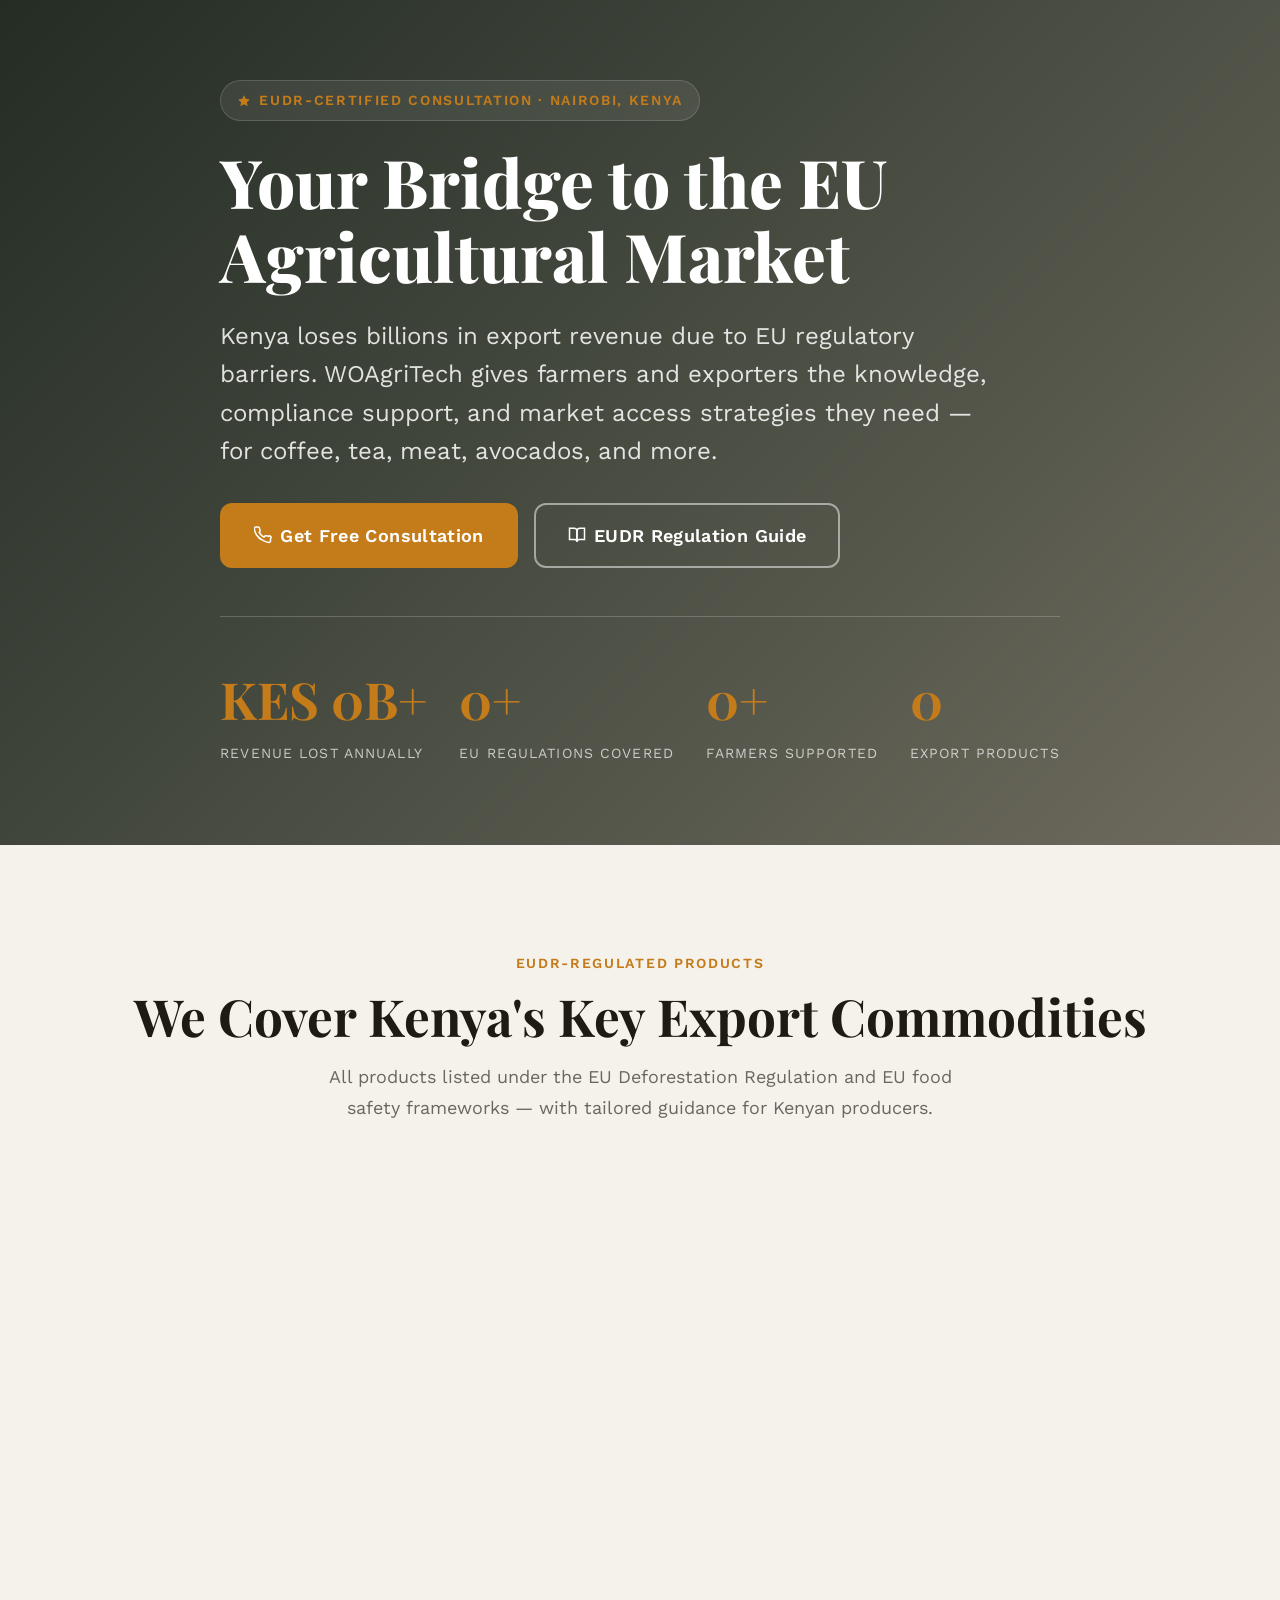
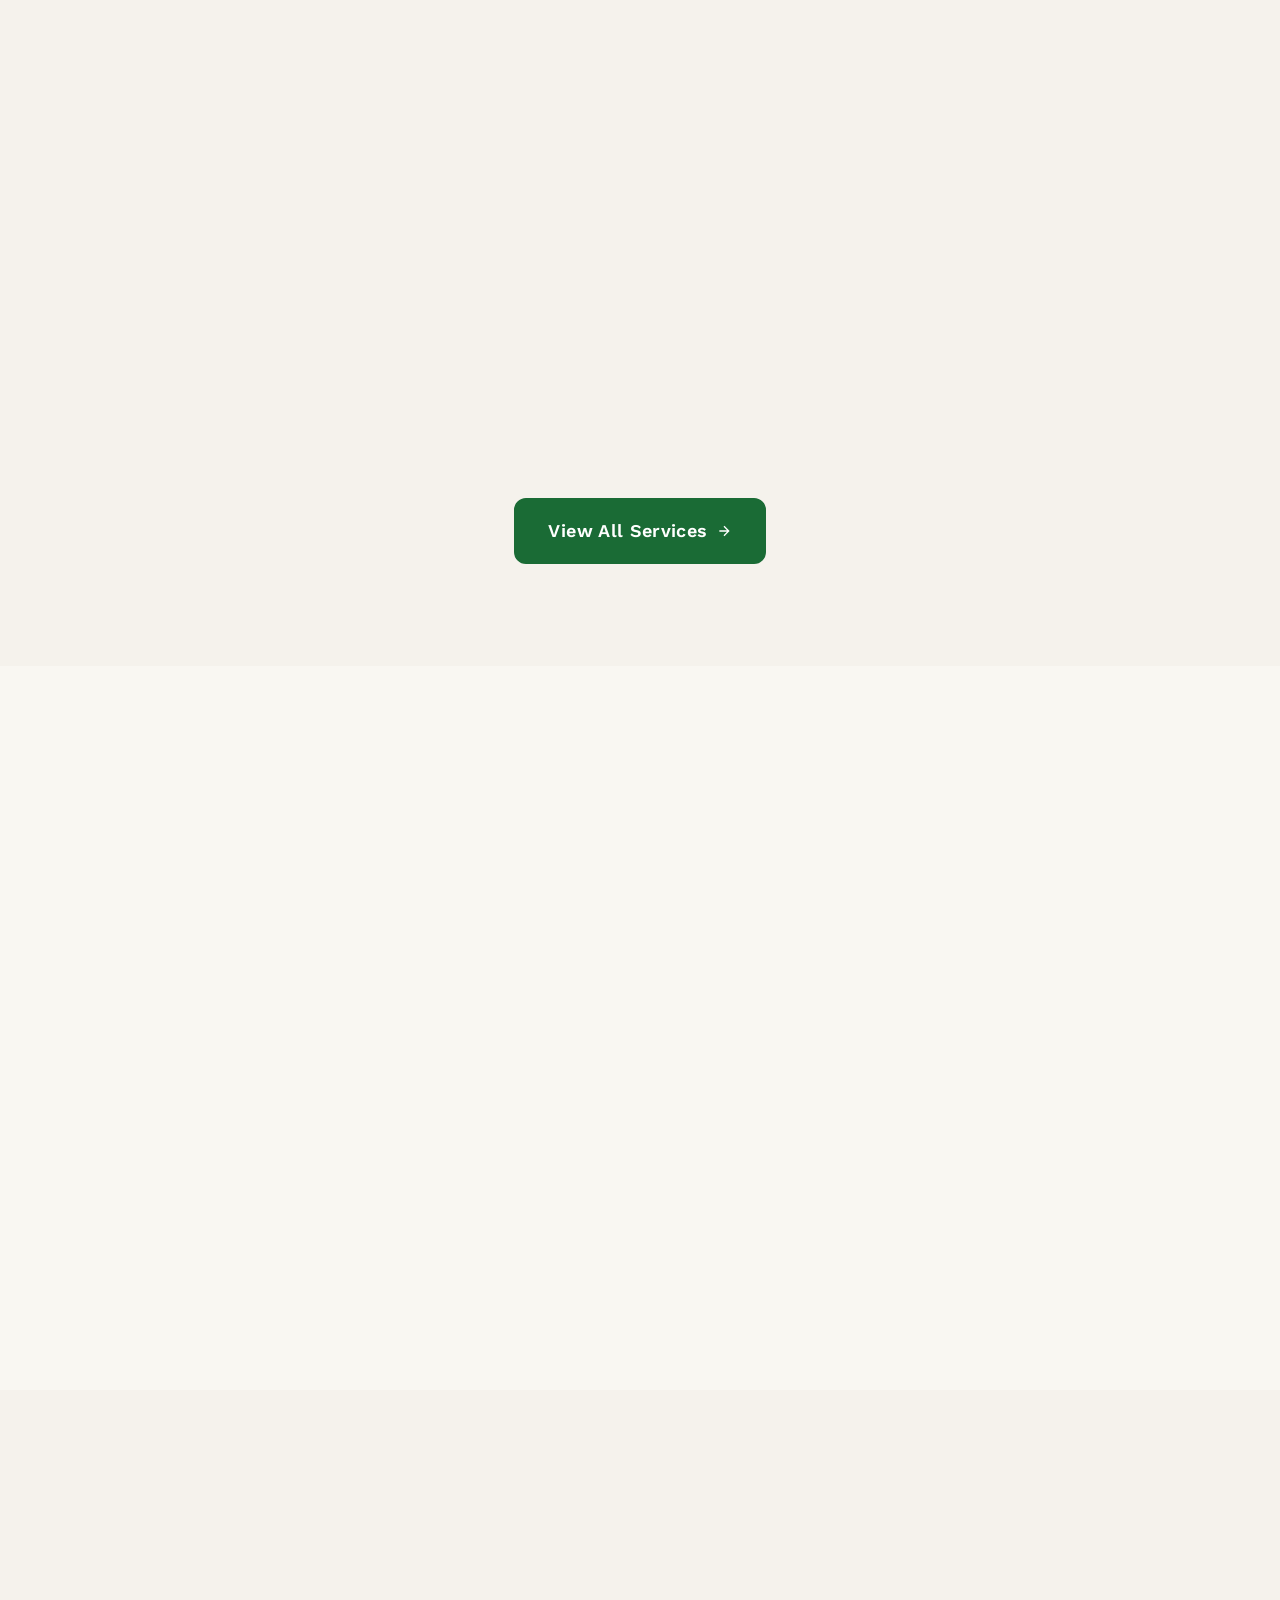
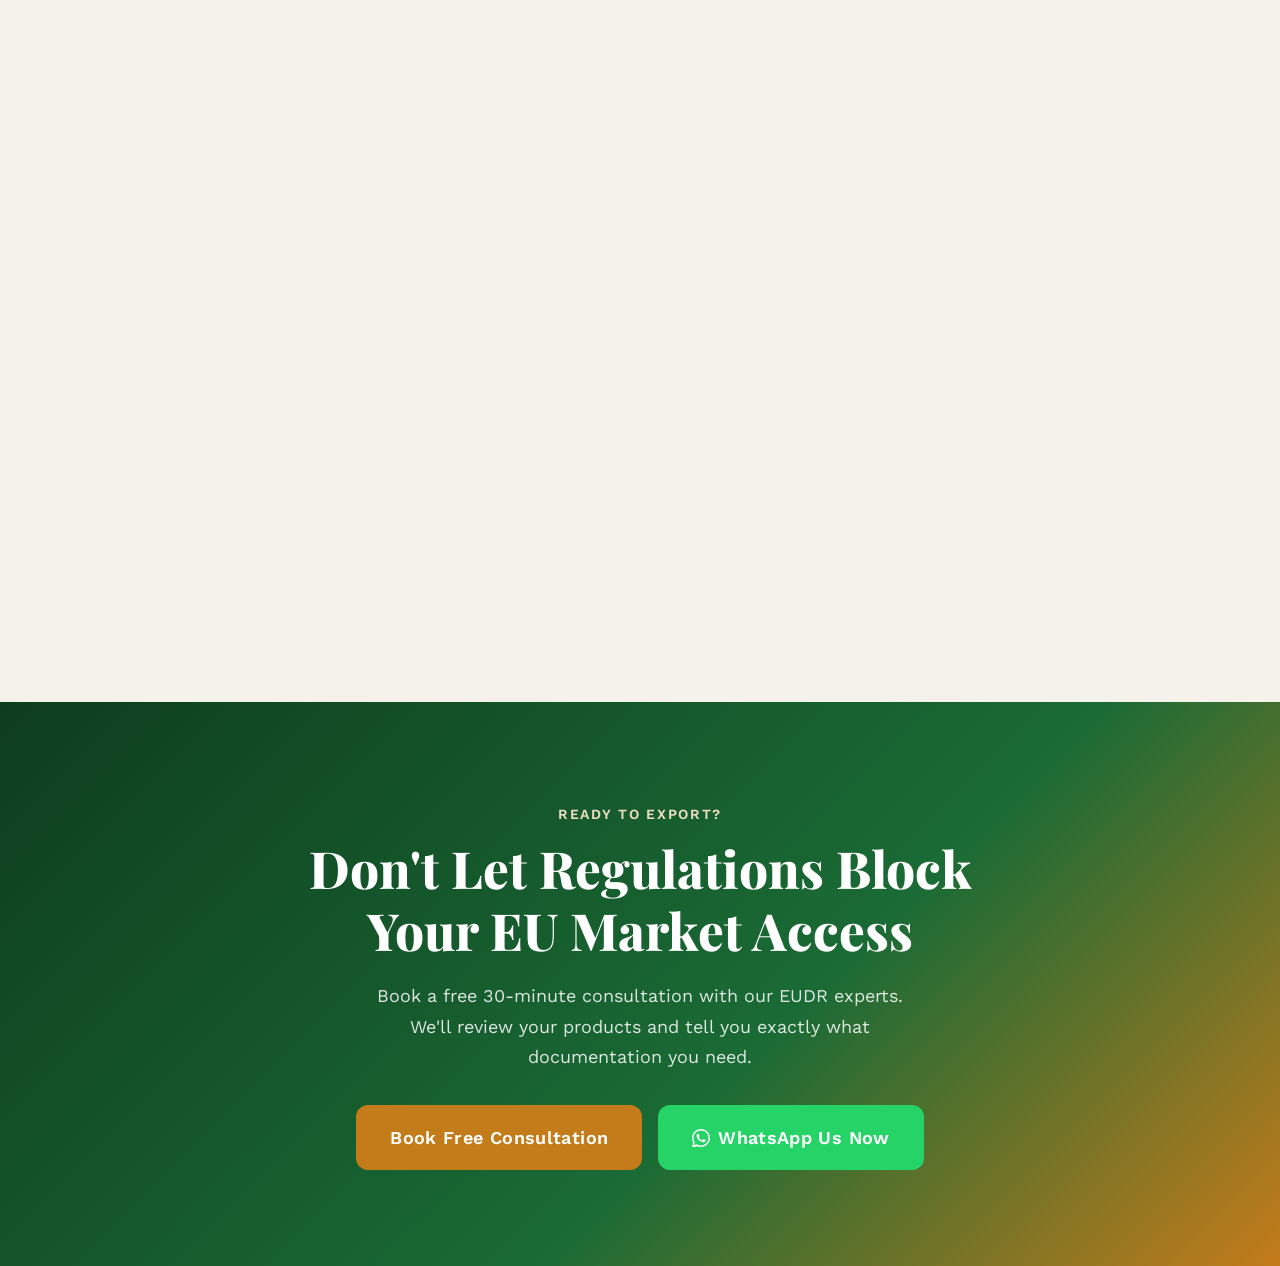
==== index.html @ 18e29d8b "Move index.html to repo root for GitHub Pages" ====
<!DOCTYPE html>
<!--
  ============================================================
  index.html — WOAgriTech Homepage
  ============================================================
  Page Sections:
    1. Hero — full-bleed with stats overlay
    2. Trusted By — partner/institution logos
    3. Why AgriEU — 3-col problem/solution intro
    4. Services Overview — 6-card grid
    5. EUDR Spotlight — split section
    6. Impact Stats Banner
    7. Featured Products — Coffee, Tea, Meat, Avocado
    8. Testimonials — farmer quotes
    9. Latest News
   10. CTA Banner — Get Consultation

  Maintenance:
    - Navigation/footer injected by js/nav.js
    - Styling via css/tokens.css, css/base.css, css/components.css
    - Interactions via js/main.js
  ============================================================
-->
<html lang="en">
<head>
  <meta charset="UTF-8"/>
  <meta name="viewport" content="width=device-width, initial-scale=1.0"/>
  <title>WOAgriTech — Kenya EU Market Access & EUDR Compliance</title>

  <!-- SEO Meta -->
  <meta name="description"
    content="WOAgriTech helps Kenyan farmers and exporters access the EU market by navigating EUDR regulations, food safety standards, and product certification for coffee, tea, meat, and more."/>
  <meta name="keywords"
    content="EUDR compliance Kenya, EU market access farmers, Kenya coffee export EU, deforestation regulation Kenya, agricultural export consultation"/>

  <!-- Open Graph -->
  <meta property="og:title" content="WOAgriTech — Kenya EU Market Access"/>
  <meta property="og:description"
    content="Expert consultation for Kenyan farmers on EU Deforestation Regulation (EUDR), food safety, and market entry."/>
  <meta property="og:type" content="website"/>
  <meta property="og:url" content="https://www.WOAgriTech.co.ke/"/>

  <!-- Favicon (inline SVG favicon) -->
  <link rel="icon" href="data:image/svg+xml,<svg xmlns='http://www.w3.org/2000/svg' viewBox='0 0 40 40'><circle cx='20' cy='20' r='20' fill='%231a6b35'/><path d='M20 8 C12 14 10 22 14 28 C18 34 26 32 28 24 C30 16 24 10 20 8Z' fill='white'/></svg>"/>

  <!-- Preconnect to font servers -->
  <link rel="preconnect" href="https://fonts.googleapis.com"/>
  <link rel="preconnect" href="https://fonts.gstatic.com" crossorigin/>

  <!-- Fonts: Playfair Display (display) + Work Sans (body) -->
  <link href="https://fonts.googleapis.com/css2?family=Playfair+Display:ital,wght@0,600;0,700;0,800;1,600&family=Work+Sans:wght@300;400;500;600;700&display=swap" rel="stylesheet"/>

  <!-- Stylesheets -->
  <link rel="stylesheet" href="css/tokens.css"/>
  <link rel="stylesheet" href="css/base.css"/>
  <link rel="stylesheet" href="css/components.css"/>

  <!-- JSON-LD Structured Data -->
  <script type="application/ld+json">
  {
    "@context": "https://schema.org",
    "@type": "Organization",
    "name": "WOAgriTech",
    "description": "Market consultation for Kenyan farmers exporting to the EU",
    "url": "https://www.WOAgriTech.co.ke",
    "telephone": "+254792818278",
    "address": { "@type": "PostalAddress", "addressLocality": "Nairobi", "addressCountry": "KE" },
    "sameAs": ["https://wa.me/254792818278"]
  }
  </script>

  <!-- nav.js runs first to inject shared navigation -->
  <script src="js/nav.js" defer></script>
  <script src="js/main.js" defer></script>
</head>

<body>
  <!--
    NOTE: The <header>, footer, and WhatsApp widget
    are injected by js/nav.js at runtime.
    All page-specific content is between here and <script data-pplx-inline-edit>
(function () {
  if (window === window.top) return;

  const allowedParentOrigins = ["https://www.perplexity.ai","https://perplexity.ai","https://testing.perplexity.ai","https://staging.perplexity.ai","https://*.preview.i.perplexity.ai","http://localhost:3000","http://127.0.0.1:3000","http://localhost:5173","http://127.0.0.1:5173"];
  const MAX_FONT_BYTES = 500 * 1024;
  const MAX_TOTAL_FONT_BYTES = 2 * 1024 * 1024;
  let scrollForwarding = false;
  let scrollRaf = 0;
  let trustedTopOrigin = null;

  // Allow entries like "https://*.preview.i.perplexity.ai" — the wildcard
  // matches a single DNS label (no dots), so "https://*.foo" cannot stretch
  // across multiple labels.
  function matchesAllowedOrigin(origin) {
    if (!origin) return false;
    for (const entry of allowedParentOrigins) {
      if (!entry.includes("*")) {
        if (entry === origin) return true;
        continue;
      }
      const pattern = new RegExp(
        "^" +
          entry.replace(/[.+?^${}()|[\]\\]/g, "\\$&").replace(/\*/g, "[^.]+") +
          "$",
      );
      if (pattern.test(origin)) return true;
    }
    return false;
  }

  // Trust decision: when the sender is same-origin-visible (event.origin is a
  // real origin like https://www.perplexity.ai) we trust event.origin directly.
  // When event.origin is "null" (opaque broker srcdoc), we fall back to the
  // broker's stamped `parentOrigin` to identify the top window. The fallback
  // is claim-only — we rely on the browser's native `targetOrigin` enforcement
  // on the response path (see postToTrustedTop) to ensure replies can't be
  // delivered to anyone but the actual top window of that claimed origin.
  function getTrustedParentOrigin(event) {
    const forwardedParentOrigin =
      typeof event.data.parentOrigin === "string" ? event.data.parentOrigin : null;
    const parentOrigin = event.origin === "null" ? forwardedParentOrigin : event.origin;
    return matchesAllowedOrigin(parentOrigin) ? parentOrigin : null;
  }

  // All responses go to window.top with targetOrigin = the allowlisted origin.
  // An attacker that iframes us inside their own null-origin broker can claim
  // any parentOrigin they like, but the browser will drop the reply whenever
  // the real top's origin doesn't match — so the screenshot never leaves.
  function postToTrustedTop(message) {
    if (!trustedTopOrigin) return;
    try {
      window.top.postMessage(message, trustedTopOrigin);
    } catch (_error) {}
  }

  function inlineAll(original, clone) {
    if (original.nodeType !== 1 || clone.nodeType !== 1) return;

    try {
      const computedStyle = getComputedStyle(original);
      // cssText on a computed style is the serialized declaration in modern
      // Chromium/Safari — a single read beats enumerating ~400 longhand
      // properties. Firefox returns "" here, so we fall back on empty.
      const serialized = computedStyle.cssText;
      if (serialized) {
        clone.style.cssText = serialized;
      } else {
        const parts = new Array(computedStyle.length);
        for (let index = 0; index < computedStyle.length; index += 1) {
          const property = computedStyle[index];
          parts[index] = `${property}:${computedStyle.getPropertyValue(property)};`;
        }
        clone.style.cssText = parts.join("");
      }
    } catch (_error) {}

    const originalChildren = original.children;
    const clonedChildren = clone.children;
    for (
      let index = 0;
      index < originalChildren.length && index < clonedChildren.length;
      index += 1
    ) {
      inlineAll(originalChildren[index], clonedChildren[index]);
    }
  }

  function extractFontUrl(srcValue) {
    const matches = [
      ...srcValue.matchAll(
        /url\(["']?([^"')]+)["']?\)(?:\s*format\(["']?([^"')]+)["']?\))?/gi,
      ),
    ];
    if (matches.length === 0) return null;
    const woff2 = matches.find((m) => m[2] && m[2].toLowerCase().includes("woff2"));
    if (woff2) return woff2[1];
    const woff = matches.find((m) => m[2] && m[2].toLowerCase().includes("woff"));
    if (woff) return woff[1];
    return matches[0][1];
  }

  // Cache resolved font URL -> data URI across captures. Fonts on a page
  // essentially never change, and a batch run emits multiple captures back to
  // back — without this we'd refetch + re-base64 every time.
  const fontDataUriCache = new Map();
  const SRC_DECLARATION_RE = /src\s*:\s*[^;}]+/i;

  async function fetchAsDataUri(url) {
    if (fontDataUriCache.has(url)) return fontDataUriCache.get(url);
    let dataUri = null;
    try {
      const response = await fetch(url, { mode: "cors", credentials: "omit" });
      if (response.ok) {
        const blob = await response.blob();
        if (blob.size <= MAX_FONT_BYTES) {
          dataUri = await new Promise((resolve) => {
            const reader = new FileReader();
            reader.onloadend = () =>
              resolve(typeof reader.result === "string" ? reader.result : null);
            reader.onerror = () => resolve(null);
            reader.readAsDataURL(blob);
          });
        }
      }
    } catch (_error) {
      dataUri = null;
    }
    fontDataUriCache.set(url, dataUri);
    return dataUri;
  }

  function collectFontFaceRuleTexts() {
    const rules = [];
    for (const sheet of document.styleSheets) {
      let cssRules;
      try {
        cssRules = sheet.cssRules;
      } catch (_error) {
        continue;
      }
      if (!cssRules) continue;
      for (const rule of cssRules) {
        const cssText = rule.cssText || "";
        if (cssText.startsWith("@font-face")) rules.push(cssText);
      }
    }
    return rules;
  }

  async function buildInlinedFontCss() {
    const ruleTexts = collectFontFaceRuleTexts();
    if (ruleTexts.length === 0) return null;

    const resolved = ruleTexts.map((cssText) => {
      if (!SRC_DECLARATION_RE.test(cssText)) return null;
      const srcMatch = cssText.match(/src\s*:\s*([^;}]+)[;}]/i);
      if (!srcMatch) return null;
      const url = extractFontUrl(srcMatch[1]);
      if (!url) return null;
      try {
        return { cssText, url: new URL(url, document.baseURI).href };
      } catch (_error) {
        return null;
      }
    });

    const dataUris = await Promise.all(
      resolved.map((entry) => (entry ? fetchAsDataUri(entry.url) : Promise.resolve(null))),
    );

    const inlined = [];
    let totalBytes = 0;
    for (let index = 0; index < resolved.length; index += 1) {
      const entry = resolved[index];
      const dataUri = dataUris[index];
      if (!entry || !dataUri) continue;
      const approxBytes = dataUri.length * 0.75;
      if (totalBytes + approxBytes > MAX_TOTAL_FONT_BYTES) break;
      totalBytes += approxBytes;
      inlined.push(entry.cssText.replace(SRC_DECLARATION_RE, `src: url("${dataUri}")`));
    }
    return inlined.length > 0 ? inlined.join("\n") : null;
  }

  function stripExternal(clone) {
    const images = clone.querySelectorAll("img");
    for (let index = 0; index < images.length; index += 1) {
      const src = images[index].getAttribute("src");
      if (src && !src.startsWith("data:")) images[index].removeAttribute("src");
    }

    const elements = clone.querySelectorAll("*");
    for (let index = 0; index < elements.length; index += 1) {
      const style = elements[index].style.cssText;
      if (style && style.includes("url(")) {
        elements[index].style.cssText = style.replace(
          /url\(["']?(?!data:)[^)"']*["']?\)/gi,
          "none",
        );
      }
    }
  }

  function emitScroll() {
    scrollRaf = 0;
    if (!scrollForwarding) return;
    postToTrustedTop({
      type: "INLINE_EDIT_SCROLL",
      scrollX: window.scrollX,
      scrollY: window.scrollY,
    });
  }

  window.addEventListener(
    "scroll",
    function () {
      if (!scrollForwarding || scrollRaf) return;
      scrollRaf = requestAnimationFrame(emitScroll);
    },
    { passive: true, capture: true },
  );

  async function handleCaptureRequest(event) {
    const requestId = event.data.requestId;
    const scrollX = window.scrollX;
    const scrollY = window.scrollY;
    const width = window.innerWidth;
    const height = window.innerHeight;

    function postResult(dataUrl) {
      postToTrustedTop({
        type: "INLINE_EDIT_SCREENSHOT_RESULT",
        requestId,
        dataUrl,
        scrollX,
        scrollY,
      });
    }

    try {
      // Wait for any pending web fonts to resolve so both inline metrics and
      // the @font-face inlining below see the same loaded faces.
      if (document.fonts && document.fonts.ready) {
        try {
          await document.fonts.ready;
        } catch (_error) {}
      }

      const clone = document.documentElement.cloneNode(true);
      inlineAll(document.documentElement, clone);

      const removedNodes = clone.querySelectorAll("script,link[rel=\"stylesheet\"],style");
      for (let index = 0; index < removedNodes.length; index += 1) {
        removedNodes[index].remove();
      }

      stripExternal(clone);

      // Re-embed web fonts as data-URI @font-face rules so the SVG rasterizer
      // can resolve them — external font URLs aren't fetched during
      // foreignObject rendering, which would otherwise force a fallback face
      // and change text metrics.
      const inlinedFontCss = await buildInlinedFontCss();
      if (inlinedFontCss) {
        const styleEl = document.createElement("style");
        styleEl.textContent = inlinedFontCss;
        const head = clone.querySelector("head");
        if (head) head.appendChild(styleEl);
        else clone.insertBefore(styleEl, clone.firstChild);
      }

      const html = new XMLSerializer().serializeToString(clone);
      const svg =
        `<svg xmlns="http://www.w3.org/2000/svg" width="${width}" height="${height}">` +
        '<foreignObject width="100%" height="100%">' +
        `<div xmlns="http://www.w3.org/1999/xhtml" style="width:${width}px;height:${height}px;overflow:hidden">` +
        `<div style="position:relative;left:-${scrollX}px;top:-${scrollY}px">` +
        html +
        "</div></div></foreignObject></svg>";
      const svgUrl = `data:image/svg+xml;charset=utf-8,${encodeURIComponent(svg)}`;
      const image = new Image();
      image.onload = function () {
        const canvas = document.createElement("canvas");
        canvas.width = width;
        canvas.height = height;
        canvas.getContext("2d").drawImage(image, 0, 0);
        postResult(canvas.toDataURL("image/png"));
      };
      image.onerror = function () {
        postResult(null);
      };
      image.src = svgUrl;
    } catch (_error) {
      postResult(null);
    }
  }

  window.addEventListener("message", function (event) {
    if (!event.data) return;
    // Only accept messages from the direct parent frame. Blocks sibling /
    // unrelated-window postMessage senders that could otherwise reach us.
    if (event.source !== window.parent) return;

    const trustedParentOrigin = getTrustedParentOrigin(event);
    if (!trustedParentOrigin) return;
    trustedTopOrigin = trustedParentOrigin;

    if (event.data.type === "INLINE_EDIT_SCROLL_START") {
      scrollForwarding = true;
      emitScroll();
      return;
    }

    if (event.data.type === "INLINE_EDIT_SCROLL_STOP") {
      scrollForwarding = false;
      if (scrollRaf) cancelAnimationFrame(scrollRaf);
      scrollRaf = 0;
      return;
    }

    if (event.data.type !== "INLINE_EDIT_CAPTURE_REQUEST") return;

    handleCaptureRequest(event);
  });
})();


</script></body>.
  -->

  <main id="main-content">

    <!-- ════════════════════════════════════════════════════
         SECTION 1: HERO
         Full-bleed with gradient overlay, headline, CTA and stats.
    ════════════════════════════════════════════════════════ -->
    <section class="hero" aria-label="Hero banner">
      <!-- Hero background: real Kenya coffee farm photograph -->
      <div class="hero-bg" style="
        position:absolute; inset:0; z-index:0;
        background-image: url('https://www.sustainableharvest.com/hubfs/_D9A5121-1.jpg');
        background-size: cover;
        background-position: center 40%;
        background-repeat: no-repeat;">
      </div>
      <div class="hero-overlay"></div>

      <!-- Hero Content -->
      <div class="hero-content container">
        <div class="hero-eyebrow">
          <svg width="14" height="14" viewBox="0 0 24 24" fill="currentColor">
            <path d="M12 2L15.09 8.26L22 9.27L17 14.14L18.18 21.02L12 17.77L5.82 21.02L7 14.14L2 9.27L8.91 8.26L12 2Z"/>
          </svg>
          EUDR-Certified Consultation · Nairobi, Kenya
        </div>

        <h1 class="hero-title">
          Your Bridge to the EU Agricultural Market
        </h1>

        <p class="hero-subtitle">
          Kenya loses billions in export revenue due to EU regulatory barriers. WOAgriTech gives farmers and exporters the knowledge, compliance support, and market access strategies they need — for coffee, tea, meat, avocados, and more.
        </p>

        <div class="hero-actions">
          <a href="pages/contact.html" class="btn btn-secondary btn-lg">
            <svg width="18" height="18" viewBox="0 0 24 24" fill="none" stroke="currentColor" stroke-width="2"><path d="M22 16.92v3a2 2 0 01-2.18 2 19.79 19.79 0 01-8.63-3.07A19.5 19.5 0 013.46 12 19.79 19.79 0 01.36 3.43 2 2 0 012.33 1.27h3a2 2 0 012 1.72 12.84 12.84 0 00.7 2.81 2 2 0 01-.45 2.11L6.91 8.4a16 16 0 006.29 6.29l1.2-1.2a2 2 0 012.11-.45 12.84 12.84 0 002.81.7A2 2 0 0122 16.92z"/></svg>
            Get Free Consultation
          </a>
          <a href="pages/library.html" class="btn btn-outline btn-lg"
             style="color:#fff;border-color:rgba(255,255,255,0.5)">
            <svg width="18" height="18" viewBox="0 0 24 24" fill="none" stroke="currentColor" stroke-width="2"><path d="M2 3h6a4 4 0 014 4v14a3 3 0 00-3-3H2z"/><path d="M22 3h-6a4 4 0 00-4 4v14a3 3 0 013-3h7z"/></svg>
            EUDR Regulation Guide
          </a>
        </div>

        <!-- Impact Stats -->
        <div class="hero-stats">
          <div>
            <div class="hero-stat-value">KES <span data-count="4000" data-suffix="B+">0B+</span></div>
            <div class="hero-stat-label">Revenue Lost Annually</div>
          </div>
          <div>
            <div class="hero-stat-value"><span data-count="47" data-suffix="+">0+</span></div>
            <div class="hero-stat-label">EU Regulations Covered</div>
          </div>
          <div>
            <div class="hero-stat-value"><span data-count="500" data-suffix="+">0+</span></div>
            <div class="hero-stat-label">Farmers Supported</div>
          </div>
          <div>
            <div class="hero-stat-value"><span data-count="8">0</span></div>
            <div class="hero-stat-label">Export Products</div>
          </div>
        </div>
      </div>
    </section>


    <!-- ════════════════════════════════════════════════════
         SECTION 2: PRODUCTS WE COVER
    ════════════════════════════════════════════════════════ -->
    <section class="section" aria-label="Products covered">
      <div class="container">
        <div class="section-header">
          <span class="section-overline">EUDR-Regulated Products</span>
          <h2 class="section-title">We Cover Kenya's Key Export Commodities</h2>
          <p class="section-subtitle">
            All products listed under the EU Deforestation Regulation and EU food safety frameworks — with tailored guidance for Kenyan producers.
          </p>
        </div>

        <!-- Product tiles grid — each card has a real photograph thumbnail -->
        <div class="grid-4 reveal-group">
          <!-- Coffee -->
          <div class="feature-card reveal" role="article">
            <!-- Card photo: Kenya coffee harvest -->
            <div class="feature-card-img" style="height:160px;overflow:hidden;border-radius:8px;margin-bottom:var(--space-4)">
              <img src="https://www.solaicoffee.com/web/image/12633-98e7b98e/Woman%20Picking%20Coffee.jpeg"
                   alt="Woman picking coffee in Kenya"
                   loading="lazy"
                   style="width:100%;height:100%;object-fit:cover;">
            </div>
            <div class="feature-icon" style="background:linear-gradient(135deg,#4e2800,#8b4513);color:#fff">
              <svg viewBox="0 0 24 24" fill="none" stroke="currentColor" stroke-width="1.5">
                <path d="M17 8h1a4 4 0 010 8h-1M3 8h14v9a4 4 0 01-4 4H7a4 4 0 01-4-4V8zM6 1v3M10 1v3M14 1v3"/>
              </svg>
            </div>
            <span class="badge badge-eu" style="margin-bottom:var(--space-3)">EUDR Listed</span>
            <h3 class="feature-title">Coffee</h3>
            <p class="feature-desc">
              Kenya Arabica and Robusta face strict deforestation-free sourcing requirements. We help producers obtain geo-location data, due diligence statements, and supply chain traceability documentation.
            </p>
            <a href="pages/library.html#coffee" class="btn btn-ghost" style="padding-left:0;margin-top:var(--space-3)">
              View requirements →
            </a>
          </div>

          <!-- Tea -->
          <div class="feature-card reveal" role="article">
            <!-- Card photo: African tea plantation -->
            <div class="feature-card-img" style="height:160px;overflow:hidden;border-radius:8px;margin-bottom:var(--space-4)">
              <img src="https://www.ahmadtea.com/wp-content/uploads/2020/07/Tea-plantation-Tanzania.jpg"
                   alt="Tea plantation in East Africa"
                   loading="lazy"
                   style="width:100%;height:100%;object-fit:cover;">
            </div>
            <div class="feature-icon" style="background:linear-gradient(135deg,#1a6b35,#4caf50);color:#fff">
              <svg viewBox="0 0 24 24" fill="none" stroke="currentColor" stroke-width="1.5">
                <path d="M17 8h1a4 4 0 010 8h-1M3 8h14v9a4 4 0 01-4 4H7a4 4 0 01-4-4V8z"/>
                <path d="M12 3C10 5 8 7 9 10c1 3 4 2 5 5"/>
              </svg>
            </div>
            <span class="badge badge-green" style="margin-bottom:var(--space-3)">EUDR Listed</span>
            <h3 class="feature-title">Tea</h3>
            <p class="feature-desc">
              The Kenyan tea sector — the world's largest black tea exporter — must now comply with deforestation-free evidence for EU buyers. We navigate Kenya Tea Development Agency requirements.
            </p>
            <a href="pages/library.html#tea" class="btn btn-ghost" style="padding-left:0;margin-top:var(--space-3)">
              View requirements →
            </a>
          </div>

          <!-- Meat -->
          <div class="feature-card reveal" role="article">
            <!-- Card photo: Kenya livestock farming -->
            <div class="feature-card-img" style="height:160px;overflow:hidden;border-radius:8px;margin-bottom:var(--space-4)">
              <img src="https://borgenproject.org/wp-content/uploads/sustainable_agriculture_in_Kenya-530x352.jpg"
                   alt="Sustainable agriculture in Kenya"
                   loading="lazy"
                   style="width:100%;height:100%;object-fit:cover;">
            </div>
            <div class="feature-icon" style="background:linear-gradient(135deg,#8b1a1a,#d32f2f);color:#fff">
              <svg viewBox="0 0 24 24" fill="none" stroke="currentColor" stroke-width="1.5">
                <circle cx="12" cy="12" r="10"/>
                <path d="M8 12s1-4 4-4 4 4 4 4-1 4-4 4-4-4-4-4z"/>
              </svg>
            </div>
            <span class="badge badge-red" style="margin-bottom:var(--space-3)">Strictly Regulated</span>
            <h3 class="feature-title">Meat &amp; Livestock</h3>
            <p class="feature-desc">
              Beef and other livestock products face both EUDR cattle grazing land requirements and EU veterinary health standards. We prepare export health certificates and audit farm documentation.
            </p>
            <a href="pages/library.html#meat" class="btn btn-ghost" style="padding-left:0;margin-top:var(--space-3)">
              View requirements →
            </a>
          </div>

          <!-- Avocado -->
          <div class="feature-card reveal" role="article">
            <!-- Card photo: Kenya avocado export farm -->
            <div class="feature-card-img" style="height:160px;overflow:hidden;border-radius:8px;margin-bottom:var(--space-4)">
              <img src="https://eu-images.contentstack.com/v3/assets/blt17bf506a5fa8d55b/blt0cf4f67b70203b4e/69f3eea34f86c99d6dc8f006/eosta-organic-raingrown-avocados-press-release-feature.png?width=800&auto=webp&quality=80"
                   alt="Organic avocados from Kenya"
                   loading="lazy"
                   style="width:100%;height:100%;object-fit:cover;">
            </div>
            <div class="feature-icon" style="background:linear-gradient(135deg,#1b4a1b,#388e3c);color:#fff">
              <svg viewBox="0 0 24 24" fill="none" stroke="currentColor" stroke-width="1.5">
                <ellipse cx="12" cy="13" rx="6" ry="8"/>
                <circle cx="12" cy="14" r="2.5" fill="none"/>
                <path d="M12 5 Q14 2 16 3"/>
              </svg>
            </div>
            <span class="badge badge-eu" style="margin-bottom:var(--space-3)">EUDR Listed</span>
            <h3 class="feature-title">Avocado</h3>
            <p class="feature-desc">
              Kenya is Africa's leading avocado exporter. EUDR requires proof that avocado farming does not drive deforestation. We map farms, gather satellite evidence, and prepare compliance reports.
            </p>
            <a href="pages/library.html#avocado" class="btn btn-ghost" style="padding-left:0;margin-top:var(--space-3)">
              View requirements →
            </a>
          </div>

          <!-- Soya / Palm -->
          <div class="feature-card reveal" role="article">
            <!-- Card photo: herb/spice farming for export Kenya -->
            <div class="feature-card-img" style="height:160px;overflow:hidden;border-radius:8px;margin-bottom:var(--space-4)">
              <img src="https://www.hortidaily.com/remote/https/agfstorage.blob.core.windows.net/misc/HD_com/2022/05/03/kenya2.jpg?preset=ContentFullSmall"
                   alt="Kenya herb farming for EU export"
                   loading="lazy"
                   style="width:100%;height:100%;object-fit:cover;">
            </div>
            <div class="feature-icon" style="background:linear-gradient(135deg,#c47b1a,#ff9800);color:#fff">
              <svg viewBox="0 0 24 24" fill="none" stroke="currentColor" stroke-width="1.5">
                <path d="M12 22V12M12 12C12 12 6 10 4 4c4 2 8 8 8 8zM12 12C12 12 18 10 20 4c-4 2-8 8-8 8z"/>
              </svg>
            </div>
            <span class="badge badge-amber" style="margin-bottom:var(--space-3)">EUDR Listed</span>
            <h3 class="feature-title">Soya &amp; Palm Oil</h3>
            <p class="feature-desc">
              Soy and palm products require full supply chain due diligence under EUDR Article 3. We help Kenyan processors and traders build their compliance documentation.
            </p>
            <a href="pages/library.html#soya" class="btn btn-ghost" style="padding-left:0;margin-top:var(--space-3)">
              View requirements →
            </a>
          </div>

          <!-- Cocoa -->
          <div class="feature-card reveal" role="article">
            <!-- Card photo: coffee farm (similar crop type) -->
            <div class="feature-card-img" style="height:160px;overflow:hidden;border-radius:8px;margin-bottom:var(--space-4)">
              <img src="https://assets-eu-01.kc-usercontent.com/4192440f-b944-0135-c768-e05d36ed3e93/5781e249-b267-4418-8d9d-8c6c4568de4e/KENYACOF18.jpg?w=800&h=600&fit=clip"
                   alt="Kenya agricultural produce for export"
                   loading="lazy"
                   style="width:100%;height:100%;object-fit:cover;">
            </div>
            <div class="feature-icon" style="background:linear-gradient(135deg,#3e1a00,#6d4c41);color:#fff">
              <svg viewBox="0 0 24 24" fill="none" stroke="currentColor" stroke-width="1.5">
                <rect x="3" y="3" width="18" height="18" rx="4"/>
                <path d="M3 9h18M3 15h18M9 3v18M15 3v18"/>
              </svg>
            </div>
            <span class="badge badge-eu" style="margin-bottom:var(--space-3)">EUDR Listed</span>
            <h3 class="feature-title">Cocoa</h3>
            <p class="feature-desc">
              Emerging Kenyan cocoa producers need early EUDR readiness. We provide farm mapping, certification guidance, and connections to EU buyers requiring compliant cocoa.
            </p>
            <a href="pages/library.html#cocoa" class="btn btn-ghost" style="padding-left:0;margin-top:var(--space-3)">
              View requirements →
            </a>
          </div>

          <!-- Wood & Timber -->
          <div class="feature-card reveal" role="article">
            <!-- Card photo: Kenyan agriculture export context -->
            <div class="feature-card-img" style="height:160px;overflow:hidden;border-radius:8px;margin-bottom:var(--space-4)">
              <img src="https://cdn.britannica.com/11/11-050-2F6A4D7A/workers-racks-coffee-Kenya-Nyeri.jpg"
                   alt="Workers processing coffee in Nyeri, Kenya"
                   loading="lazy"
                   style="width:100%;height:100%;object-fit:cover;">
            </div>
            <div class="feature-icon" style="background:linear-gradient(135deg,#3e2723,#795548);color:#fff">
              <svg viewBox="0 0 24 24" fill="none" stroke="currentColor" stroke-width="1.5">
                <path d="M12 22V2M12 2L4 10M12 2L20 10M8 22h8"/>
              </svg>
            </div>
            <span class="badge badge-eu" style="margin-bottom:var(--space-3)">EUDR Listed</span>
            <h3 class="feature-title">Wood &amp; Timber</h3>
            <p class="feature-desc">
              Kenyan timber exports to the EU require EUDR due diligence reports demonstrating legal and deforestation-free sourcing. We support forest concession documentation.
            </p>
            <a href="pages/library.html#wood" class="btn btn-ghost" style="padding-left:0;margin-top:var(--space-3)">
              View requirements →
            </a>
          </div>

          <!-- Horticulture -->
          <div class="feature-card reveal" role="article">
            <!-- Card photo: Kenya horticulture for export -->
            <div class="feature-card-img" style="height:160px;overflow:hidden;border-radius:8px;margin-bottom:var(--space-4)">
              <img src="https://www.hortidaily.com/remote/https/agfstorage.blob.core.windows.net/misc/HD_com/2022/05/03/kenya4.jpg?preset=ContentFullSmall"
                   alt="Horticulture crops for export in Kenya"
                   loading="lazy"
                   style="width:100%;height:100%;object-fit:cover;">
            </div>
            <div class="feature-icon" style="background:linear-gradient(135deg,#1a5c40,#26a69a);color:#fff">
              <svg viewBox="0 0 24 24" fill="none" stroke="currentColor" stroke-width="1.5">
                <path d="M12 22s-8-4.5-8-11.8A8 8 0 0112 2a8 8 0 018 8.2c0 7.3-8 11.8-8 11.8z"/>
              </svg>
            </div>
            <span class="badge badge-green" style="margin-bottom:var(--space-3)">Food Safety</span>
            <h3 class="feature-title">Horticulture &amp; Flowers</h3>
            <p class="feature-desc">
              Cut flowers, vegetables, and fresh produce face EU Maximum Residue Levels (MRL) and phytosanitary standards. We perform pre-export compliance checks and pesticide audits.
            </p>
            <a href="pages/library.html#horticulture" class="btn btn-ghost" style="padding-left:0;margin-top:var(--space-3)">
              View requirements →
            </a>
          </div>
        </div>
      </div>
    </section>


    <!-- ════════════════════════════════════════════════════
         SECTION 3: EUDR SPOTLIGHT — SPLIT SECTION
    ════════════════════════════════════════════════════════ -->
    <section class="section section--alt" aria-label="About EUDR">
      <div class="container">
        <div class="split-section">
          <!-- Text side -->
          <div class="reveal">
            <span class="section-overline">EU Deforestation Regulation</span>
            <h2 style="font-size:var(--text-xl);font-weight:800;margin-bottom:var(--space-5);line-height:1.15">
              What is EUDR and Why Does It Affect Kenyan Exporters?
            </h2>
            <p style="color:var(--color-text-muted);line-height:1.75;margin-bottom:var(--space-4)">
              The EU Deforestation Regulation (EU 2023/1115) — effective since June 2023 — requires that all products placed on the EU market are produced on land that has <strong>not been subject to deforestation or forest degradation</strong> after December 31, 2020.
            </p>
            <p style="color:var(--color-text-muted);line-height:1.75;margin-bottom:var(--space-6)">
              This affects 7 key commodity groups: cattle, cocoa, coffee, palm oil, soya, wood, and rubber — plus derived products. Kenyan exporters who fail to meet these requirements risk <strong>shipment rejection, financial penalties, and permanent market bans</strong> from the EU.
            </p>

            <!-- Key requirements list -->
            <ul style="list-style:none;display:flex;flex-direction:column;gap:var(--space-3);margin-bottom:var(--space-6)">
              <li style="display:flex;gap:var(--space-3);align-items:flex-start">
                <span style="color:var(--color-primary);flex-shrink:0;margin-top:2px">
                  <svg width="18" height="18" viewBox="0 0 24 24" fill="none" stroke="currentColor" stroke-width="2.5"><polyline points="20 6 9 17 4 12"/></svg>
                </span>
                <span style="font-size:var(--text-sm);color:var(--color-text-muted)">
                  <strong style="color:var(--color-text)">Geo-location data</strong> — exact GPS coordinates of the land where products were grown
                </span>
              </li>
              <li style="display:flex;gap:var(--space-3);align-items:flex-start">
                <span style="color:var(--color-primary);flex-shrink:0;margin-top:2px">
                  <svg width="18" height="18" viewBox="0 0 24 24" fill="none" stroke="currentColor" stroke-width="2.5"><polyline points="20 6 9 17 4 12"/></svg>
                </span>
                <span style="font-size:var(--text-sm);color:var(--color-text-muted)">
                  <strong style="color:var(--color-text)">Due diligence statement</strong> — submitted through the EU TRACES NT portal
                </span>
              </li>
              <li style="display:flex;gap:var(--space-3);align-items:flex-start">
                <span style="color:var(--color-primary);flex-shrink:0;margin-top:2px">
                  <svg width="18" height="18" viewBox="0 0 24 24" fill="none" stroke="currentColor" stroke-width="2.5"><polyline points="20 6 9 17 4 12"/></svg>
                </span>
                <span style="font-size:var(--text-sm);color:var(--color-text-muted)">
                  <strong style="color:var(--color-text)">Supply chain traceability</strong> — from farm to final product
                </span>
              </li>
              <li style="display:flex;gap:var(--space-3);align-items:flex-start">
                <span style="color:var(--color-primary);flex-shrink:0;margin-top:2px">
                  <svg width="18" height="18" viewBox="0 0 24 24" fill="none" stroke="currentColor" stroke-width="2.5"><polyline points="20 6 9 17 4 12"/></svg>
                </span>
                <span style="font-size:var(--text-sm);color:var(--color-text-muted)">
                  <strong style="color:var(--color-text)">Risk assessment</strong> — mitigation measures if risk of non-compliance is detected
                </span>
              </li>
            </ul>

            <a href="pages/library.html" class="btn btn-primary">
              Read Full EUDR Guide
              <svg width="16" height="16" viewBox="0 0 24 24" fill="none" stroke="currentColor" stroke-width="2"><path d="M5 12h14M12 5l7 7-7 7"/></svg>
            </a>
          </div>

          <!-- Visual side — EU Flag + Kenya Flag info card -->
          <div class="reveal" style="display:flex;flex-direction:column;gap:var(--space-4)">
            <!-- Alert box -->
            <div style="background:var(--color-eu-blue-highlight);border:2px solid var(--color-eu-blue);border-radius:var(--radius-xl);padding:var(--space-6)">
              <div style="display:flex;align-items:center;gap:var(--space-3);margin-bottom:var(--space-4)">
                <span style="font-size:1.8rem">🇪🇺</span>
                <div>
                  <p style="font-weight:700;font-size:var(--text-sm);color:var(--color-eu-blue)">EU Regulation 2023/1115</p>
                  <p style="font-size:var(--text-xs);color:var(--color-text-muted)">EU Deforestation Regulation (EUDR)</p>
                </div>
              </div>
              <p style="font-size:var(--text-sm);color:var(--color-text-muted);line-height:1.6;margin-bottom:var(--space-3)">
                Entered into force: <strong style="color:var(--color-text)">29 June 2023</strong><br/>
                Compliance deadline for large operators: <strong style="color:var(--color-text)">30 December 2024</strong><br/>
                For small operators: <strong style="color:var(--color-text)">30 June 2025</strong>
              </p>
              <div style="background:var(--color-error-highlight);border-radius:var(--radius-md);padding:var(--space-3) var(--space-4)">
                <p style="font-size:var(--text-xs);color:var(--color-error);font-weight:600">
                  ⚠ Non-compliance penalties: up to 4% of EU annual turnover + product seizure
                </p>
              </div>
            </div>

            <!-- Kenya impact card -->
            <div style="background:var(--color-surface);border:1px solid var(--color-border);border-radius:var(--radius-xl);padding:var(--space-6)">
              <div style="display:flex;align-items:center;gap:var(--space-3);margin-bottom:var(--space-4)">
                <span style="font-size:1.8rem">🇰🇪</span>
                <div>
                  <p style="font-weight:700;font-size:var(--text-sm)">Kenya's EU Export Exposure</p>
                  <p style="font-size:var(--text-xs);color:var(--color-text-muted)">At-risk product categories</p>
                </div>
              </div>
              <div style="display:grid;grid-template-columns:1fr 1fr;gap:var(--space-3)">
                <div style="background:var(--color-surface-offset);border-radius:var(--radius-md);padding:var(--space-3);text-align:center">
                  <p style="font-family:var(--font-display);font-size:var(--text-lg);font-weight:700;color:var(--color-primary)">42%</p>
                  <p style="font-size:var(--text-xs);color:var(--color-text-muted)">of tea exports to EU</p>
                </div>
                <div style="background:var(--color-surface-offset);border-radius:var(--radius-md);padding:var(--space-3);text-align:center">
                  <p style="font-family:var(--font-display);font-size:var(--text-lg);font-weight:700;color:var(--color-accent)">67%</p>
                  <p style="font-size:var(--text-xs);color:var(--color-text-muted)">of coffee exports to EU</p>
                </div>
                <div style="background:var(--color-surface-offset);border-radius:var(--radius-md);padding:var(--space-3);text-align:center">
                  <p style="font-family:var(--font-display);font-size:var(--text-lg);font-weight:700;color:var(--color-error)">89%</p>
                  <p style="font-size:var(--text-xs);color:var(--color-text-muted)">of avocados to EU</p>
                </div>
                <div style="background:var(--color-surface-offset);border-radius:var(--radius-md);padding:var(--space-3);text-align:center">
                  <p style="font-family:var(--font-display);font-size:var(--text-lg);font-weight:700;color:var(--color-warning)">31%</p>
                  <p style="font-size:var(--text-xs);color:var(--color-text-muted)">of flowers to EU</p>
                </div>
              </div>
            </div>
          </div>
        </div>
      </div>
    </section>


    <!-- ════════════════════════════════════════════════════
         SECTION 4: IMPACT STATS BANNER
    ════════════════════════════════════════════════════════ -->
    <div class="stats-banner" aria-label="Impact statistics">
      <div class="stats-grid">
        <div class="reveal">
          <span class="stat-number" data-count="500" data-suffix="+">0+</span>
          <span class="stat-label">Farmers Served</span>
        </div>
        <div class="reveal">
          <span class="stat-number" data-count="47" data-suffix="">0</span>
          <span class="stat-label">EU Regulations Tracked</span>
        </div>
        <div class="reveal">
          <span class="stat-number" data-count="12">0</span>
          <span class="stat-label">EU Member Markets</span>
        </div>
        <div class="reveal">
          <span class="stat-number" data-count="98" data-suffix="%">0%</span>
          <span class="stat-label">Client Compliance Rate</span>
        </div>
        <div class="reveal">
          <span class="stat-number" data-count="8">0</span>
          <span class="stat-label">Product Categories</span>
        </div>
      </div>
    </div>


    <!-- ════════════════════════════════════════════════════
         SECTION 5: SERVICES OVERVIEW
    ════════════════════════════════════════════════════════ -->
    <section class="section" aria-label="Our services">
      <div class="container">
        <div class="section-header reveal">
          <span class="section-overline">What We Do</span>
          <h2 class="section-title">Comprehensive EU Market Consultation</h2>
          <p class="section-subtitle">
            From EUDR compliance to food safety certifications — we provide end-to-end support for Kenyan agricultural exporters.
          </p>
        </div>

        <div class="grid-3 reveal-group">
          <div class="feature-card reveal">
            <div class="feature-icon">
              <svg viewBox="0 0 24 24" fill="none" stroke="currentColor" stroke-width="1.5"><path d="M9 12l2 2 4-4M7.835 4.697a3.42 3.42 0 001.946-.806 3.42 3.42 0 014.438 0 3.42 3.42 0 001.946.806 3.42 3.42 0 013.138 3.138 3.42 3.42 0 00.806 1.946 3.42 3.42 0 010 4.438 3.42 3.42 0 00-.806 1.946 3.42 3.42 0 01-3.138 3.138 3.42 3.42 0 00-1.946.806 3.42 3.42 0 01-4.438 0 3.42 3.42 0 00-1.946-.806 3.42 3.42 0 01-3.138-3.138 3.42 3.42 0 00-.806-1.946 3.42 3.42 0 010-4.438 3.42 3.42 0 00.806-1.946 3.42 3.42 0 013.138-3.138z"/></svg>
            </div>
            <h3 class="feature-title">EUDR Compliance Audit</h3>
            <p class="feature-desc">
              Full assessment of your farm or business against EUDR requirements. We identify compliance gaps and create a tailored action plan.
            </p>
          </div>

          <div class="feature-card reveal">
            <div class="feature-icon">
              <svg viewBox="0 0 24 24" fill="none" stroke="currentColor" stroke-width="1.5"><path d="M9 20l-5.447-2.724A1 1 0 013 16.382V5.618a1 1 0 011.447-.894L9 7m0 13l6-3m-6 3V7m6 10l4.553 2.276A1 1 0 0021 18.382V7.618a1 1 0 00-.553-.894L15 4m0 13V4m0 0L9 7"/></svg>
            </div>
            <h3 class="feature-title">Farm Geo-Mapping</h3>
            <p class="feature-desc">
              GPS polygon mapping of your agricultural land against satellite deforestation datasets (Hansen Global Forest Watch, Copernicus).
            </p>
          </div>

          <div class="feature-card reveal">
            <div class="feature-icon">
              <svg viewBox="0 0 24 24" fill="none" stroke="currentColor" stroke-width="1.5"><path d="M19 21H5a2 2 0 01-2-2V5a2 2 0 012-2h11l5 5v11a2 2 0 01-2 2z"/><polyline points="17 21 17 13 7 13 7 21"/><polyline points="7 3 7 8 15 8"/></svg>
            </div>
            <h3 class="feature-title">Due Diligence Statements</h3>
            <p class="feature-desc">
              We prepare and submit EUDR due diligence statements through the official EU Information System on behalf of your buyers.
            </p>
          </div>

          <div class="feature-card reveal">
            <div class="feature-icon" style="background:var(--color-accent-highlight);color:var(--color-accent)">
              <svg viewBox="0 0 24 24" fill="none" stroke="currentColor" stroke-width="1.5"><path d="M12 14l9-5-9-5-9 5 9 5z"/><path d="M12 14l6.16-3.422a12.083 12.083 0 01.665 6.479A11.952 11.952 0 0012 20.055a11.952 11.952 0 00-6.824-2.998 12.078 12.078 0 01.665-6.479L12 14z"/></svg>
            </div>
            <h3 class="feature-title">Farmer Training Programs</h3>
            <p class="feature-desc">
              Practical workshops — in English and Swahili — on EU regulations, sustainable farming practices, and documentation requirements.
            </p>
          </div>

          <div class="feature-card reveal">
            <div class="feature-icon" style="background:var(--color-accent-highlight);color:var(--color-accent)">
              <svg viewBox="0 0 24 24" fill="none" stroke="currentColor" stroke-width="1.5"><path d="M21 16V8a2 2 0 00-1-1.73l-7-4a2 2 0 00-2 0l-7 4A2 2 0 003 8v8a2 2 0 001 1.73l7 4a2 2 0 002 0l7-4A2 2 0 0021 16z"/><polyline points="3.27 6.96 12 12.01 20.73 6.96"/><line x1="12" y1="22.08" x2="12" y2="12"/></svg>
            </div>
            <h3 class="feature-title">Supply Chain Traceability</h3>
            <p class="feature-desc">
              Digital traceability system setup — from farm gate to port — using QR codes, batch tracking, and verified chain-of-custody records.
            </p>
          </div>

          <div class="feature-card reveal">
            <div class="feature-icon">
              <svg viewBox="0 0 24 24" fill="none" stroke="currentColor" stroke-width="1.5"><circle cx="12" cy="12" r="10"/><path d="M2 12h20M12 2a15.3 15.3 0 014 10 15.3 15.3 0 01-4 10 15.3 15.3 0 01-4-10 15.3 15.3 0 014-10z"/></svg>
            </div>
            <h3 class="feature-title">EU Buyer Matchmaking</h3>
            <p class="feature-desc">
              Connect with verified EU importers actively seeking EUDR-compliant Kenyan produce. We facilitate introductions and support contract negotiations.
            </p>
          </div>
        </div>

        <div style="text-align:center;margin-top:var(--space-10)">
          <a href="pages/services.html" class="btn btn-primary btn-lg">
            View All Services
            <svg width="16" height="16" viewBox="0 0 24 24" fill="none" stroke="currentColor" stroke-width="2"><path d="M5 12h14M12 5l7 7-7 7"/></svg>
          </a>
        </div>
      </div>
    </section>


    <!-- ════════════════════════════════════════════════════
         SECTION 6: TESTIMONIALS
    ════════════════════════════════════════════════════════ -->
    <section class="section section--alt" aria-label="Farmer testimonials">
      <div class="container">
        <div class="section-header reveal">
          <span class="section-overline">Farmer Stories</span>
          <h2 class="section-title">What Kenyan Farmers Say</h2>
        </div>

        <div class="grid-3 reveal-group">
          <div class="testimonial-card reveal">
            <p class="testimonial-text">
              "Before WOAgriTech, my coffee shipments were rejected twice at Rotterdam port. After their EUDR compliance training and geo-mapping service, I've been exporting successfully for 14 months."
            </p>
            <div class="testimonial-author">
              <div class="testimonial-author-img" style="display:flex;align-items:center;justify-content:center;font-weight:700;color:var(--color-primary)">JM</div>
              <div>
                <p class="testimonial-author-name">James Mwangi</p>
                <p class="testimonial-author-location">Coffee Farmer · Kiambu County</p>
              </div>
            </div>
          </div>

          <div class="testimonial-card reveal">
            <p class="testimonial-text">
              "The team explained the EUDR requirements in Swahili — that made all the difference. They prepared all our documentation and we passed the EU inspection with zero issues."
            </p>
            <div class="testimonial-author">
              <div class="testimonial-author-img" style="display:flex;align-items:center;justify-content:center;font-weight:700;color:var(--color-primary)">FW</div>
              <div>
                <p class="testimonial-author-name">Fatuma Wanjiru</p>
                <p class="testimonial-author-location">Tea Producer · Kericho County</p>
              </div>
            </div>
          </div>

          <div class="testimonial-card reveal">
            <p class="testimonial-text">
              "I export avocados to Germany. WOAgriTech's farm polygon mapping and their support with the EUDR due diligence statement saved my entire season. Highly recommended."
            </p>
            <div class="testimonial-author">
              <div class="testimonial-author-img" style="display:flex;align-items:center;justify-content:center;font-weight:700;color:var(--color-primary)">PK</div>
              <div>
                <p class="testimonial-author-name">Peter Kamau</p>
                <p class="testimonial-author-location">Avocado Exporter · Murang'a County</p>
              </div>
            </div>
          </div>
        </div>
      </div>
    </section>


    <!-- ════════════════════════════════════════════════════
         SECTION 7: LATEST NEWS
    ════════════════════════════════════════════════════════ -->
    <section class="section" aria-label="Latest news">
      <div class="container">
        <div style="display:flex;align-items:flex-end;justify-content:space-between;flex-wrap:wrap;gap:var(--space-4);margin-bottom:var(--space-10)">
          <div class="reveal">
            <span class="section-overline">News &amp; Updates</span>
            <h2 class="section-title" style="margin-bottom:0">Latest Regulatory News</h2>
          </div>
          <a href="pages/news.html" class="btn btn-outline reveal">View All News</a>
        </div>

        <div class="grid-3 reveal-group">
          <article class="card reveal">
            <!-- News card image: EU trade compliance -->
            <div class="card-img" style="overflow:hidden">
              <img src="https://images.newsfilecorp.com/files/8814/299674_8146815f74343a92_002full.jpg"
                   alt="EU DPP Registry for African Exporters"
                   loading="lazy"
                   style="width:100%;height:100%;object-fit:cover;">
            </div>
            <div class="card-body">
              <span class="card-tag">EUDR Update</span>
              <h3 class="card-title">EU Extends EUDR Deadline for Small Operators to June 2025</h3>
              <p class="card-excerpt">The European Commission has granted small and medium operators an additional 6-month grace period for EUDR compliance, effective from December 2024.</p>
              <div class="card-meta">
                <span>15 Nov 2024</span>
                <span>·</span>
                <span>3 min read</span>
              </div>
            </div>
          </article>

          <article class="card reveal">
            <!-- News card image: Kenya coffee harvest -->
            <div class="card-img" style="overflow:hidden">
              <img src="https://perfectdailygrind.com/wp-content/uploads/2022/07/image5-5.jpg"
                   alt="Kenya coffee farming"
                   loading="lazy"
                   style="width:100%;height:100%;object-fit:cover;">
            </div>
            <div class="card-body">
              <span class="card-tag">Coffee</span>
              <h3 class="card-title">Kenya Coffee Board Issues EUDR Guidance for Smallholder Farmers</h3>
              <p class="card-excerpt">The Kenya Coffee Board has released new guidelines to help smallholder farmers in Central Kenya meet EU Deforestation Regulation traceability requirements.</p>
              <div class="card-meta">
                <span>02 Dec 2024</span>
                <span>·</span>
                <span>4 min read</span>
              </div>
            </div>
          </article>

          <article class="card reveal">
            <!-- News card image: Kenya avocado export -->
            <div class="card-img" style="overflow:hidden">
              <img src="https://farmbizafrica.com/wp-content/uploads/2019/06/Avocado_photo_by_mt-kenya-avocado-farmer-1.jpg"
                   alt="Avocado farming in Kenya"
                   loading="lazy"
                   style="width:100%;height:100%;object-fit:cover;">
            </div>
            <div class="card-body">
              <span class="card-tag">Avocado</span>
              <h3 class="card-title">Kenyan Avocado Exporters Face First EUDR Compliance Checks in 2025</h3>
              <p class="card-excerpt">German and Dutch importers of Kenyan avocados have begun requesting EUDR due diligence documentation, putting pressure on exporters to prepare now.</p>
              <div class="card-meta">
                <span>18 Jan 2025</span>
                <span>·</span>
                <span>5 min read</span>
              </div>
            </div>
          </article>
        </div>
      </div>
    </section>


    <!-- ════════════════════════════════════════════════════
         SECTION 8: FINAL CTA BANNER
    ════════════════════════════════════════════════════════ -->
    <section style="
      background: linear-gradient(135deg, var(--color-primary-active) 0%, var(--color-primary) 60%, var(--color-accent) 100%);
      padding: clamp(var(--space-12), 8vw, var(--space-24)) var(--space-6);
      text-align: center;
      color: #fff;" aria-label="Call to action">
      <div class="container--narrow">
        <span class="section-overline" style="color:var(--color-accent-highlight)">Ready to Export?</span>
        <h2 style="font-size:var(--text-2xl);font-weight:800;color:#fff;margin-bottom:var(--space-5);max-width:20ch;margin-inline:auto">
          Don't Let Regulations Block Your EU Market Access
        </h2>
        <p style="font-size:var(--text-base);color:rgba(255,255,255,0.85);max-width:52ch;margin:0 auto var(--space-8);line-height:1.7">
          Book a free 30-minute consultation with our EUDR experts. We'll review your products and tell you exactly what documentation you need.
        </p>
        <div style="display:flex;flex-wrap:wrap;justify-content:center;gap:var(--space-4)">
          <a href="pages/contact.html" class="btn btn-secondary btn-lg">
            Book Free Consultation
          </a>
          <a href="https://wa.me/254792818278?text=Hello!%20I%20want%20a%20free%20EU%20market%20consultation."
             target="_blank" rel="noopener noreferrer"
             class="btn btn-lg" style="background:#25d366;color:#fff;border-color:#25d366">
            <svg width="18" height="18" viewBox="0 0 24 24" fill="currentColor"><path d="M17.472 14.382c-.297-.149-1.758-.867-2.03-.967-.273-.099-.471-.148-.67.15-.197.297-.767.966-.94 1.164-.173.199-.347.223-.644.075-.297-.15-1.255-.463-2.39-1.475-.883-.788-1.48-1.761-1.653-2.059-.173-.297-.018-.458.13-.606.134-.133.298-.347.446-.52.149-.174.198-.298.298-.497.099-.198.05-.371-.025-.52-.075-.149-.669-1.612-.916-2.207-.242-.579-.487-.5-.669-.51-.173-.008-.371-.01-.57-.01-.198 0-.52.074-.792.372-.272.297-1.04 1.016-1.04 2.479 0 1.462 1.065 2.875 1.213 3.074.149.198 2.096 3.2 5.077 4.487.709.306 1.262.489 1.694.625.712.227 1.36.195 1.871.118.571-.085 1.758-.719 2.006-1.413.248-.694.248-1.289.173-1.413-.074-.124-.272-.198-.57-.347zM12 0C5.373 0 0 5.373 0 12c0 2.124.558 4.122 1.535 5.856L.057 23.7a.75.75 0 00.916.917l5.896-1.476A11.954 11.954 0 0012 24c6.627 0 12-5.373 12-12S18.627 0 12 0zm0 22a9.96 9.96 0 01-5.186-1.449l-.371-.22-3.847.963.98-3.787-.242-.391A9.96 9.96 0 012 12c0-5.514 4.486-10 10-10s10 4.486 10 10-4.486 10-10 10z"/></svg>
            WhatsApp Us Now
          </a>
        </div>
      </div>
    </section>

  </main>

</body>
</html>
---- css/tokens.css ----
/*
 * ============================================================
 * tokens.css — WOAgriTech Design Tokens
 * ------------------------------------------------------------
 * Contains all CSS custom properties for the design system:
 * typography scale, spacing system, color palette (light+dark),
 * shadows, radii, transitions, and content widths.
 *
 * Maintenance: Update ONLY these tokens to rebrand the site.
 * Do NOT hardcode values anywhere else in the CSS.
 * ============================================================
 */

/* ── TYPE SCALE (fluid clamp) ─────────────────────────────── */
:root {
  --text-xs:   clamp(0.75rem, 0.7rem + 0.25vw, 0.875rem);  /* 12→14px */
  --text-sm:   clamp(0.875rem, 0.8rem + 0.35vw, 1rem);     /* 14→16px */
  --text-base: clamp(1rem, 0.95rem + 0.25vw, 1.125rem);    /* 16→18px */
  --text-lg:   clamp(1.125rem, 1rem + 0.75vw, 1.5rem);     /* 18→24px */
  --text-xl:   clamp(1.5rem, 1.2rem + 1.25vw, 2.25rem);    /* 24→36px */
  --text-2xl:  clamp(2rem, 1.2rem + 2.5vw, 3.5rem);        /* 32→56px */
  --text-3xl:  clamp(2.5rem, 1rem + 4vw, 5rem);            /* 40→80px */
  --text-hero: clamp(3rem, 0.5rem + 7vw, 8rem);            /* 48→128px */
}

/* ── SPACING (4px base unit) ──────────────────────────────── */
:root {
  --space-1:  0.25rem;  /*  4px */
  --space-2:  0.5rem;   /*  8px */
  --space-3:  0.75rem;  /* 12px */
  --space-4:  1rem;     /* 16px */
  --space-5:  1.25rem;  /* 20px */
  --space-6:  1.5rem;   /* 24px */
  --space-8:  2rem;     /* 32px */
  --space-10: 2.5rem;   /* 40px */
  --space-12: 3rem;     /* 48px */
  --space-16: 4rem;     /* 64px */
  --space-20: 5rem;     /* 80px */
  --space-24: 6rem;     /* 96px */
  --space-32: 8rem;     /* 128px */
}

/* ── BORDER RADIUS ────────────────────────────────────────── */
:root {
  --radius-sm:   0.375rem;
  --radius-md:   0.5rem;
  --radius-lg:   0.75rem;
  --radius-xl:   1rem;
  --radius-full: 9999px;
}

/* ── TRANSITIONS ──────────────────────────────────────────── */
:root {
  --transition-interactive: 180ms cubic-bezier(0.16, 1, 0.3, 1);
  --transition-slow: 400ms cubic-bezier(0.16, 1, 0.3, 1);
}

/* ── CONTENT WIDTHS ───────────────────────────────────────── */
:root {
  --content-narrow:  640px;
  --content-default: 960px;
  --content-wide:    1200px;
  --content-full:    100%;
}

/* ── FONTS ────────────────────────────────────────────────── */
:root {
  --font-display: 'Playfair Display', 'Georgia', serif;
  --font-body:    'Work Sans', 'Helvetica Neue', sans-serif;
}

/* ════════════════════════════════════════════════════════════
   LIGHT MODE PALETTE
   Primary green (#1a6b35) — Kenyan forest/agriculture signal
   Accent amber (#c47b1a)  — Coffee/wheat warmth
   Neutral warm beige surfaces
   ════════════════════════════════════════════════════════════ */
:root,
[data-theme='light'] {
  /* Surfaces */
  --color-bg:              #f5f2ec;
  --color-surface:         #f9f7f2;
  --color-surface-2:       #fdfcfa;
  --color-surface-offset:  #ede9e1;
  --color-surface-offset-2:#e5e0d6;
  --color-surface-dynamic: #dcd6ca;
  --color-divider:         #d3cdc3;
  --color-border:          #c8c2b6;

  /* Text */
  --color-text:        #1e1b14;
  --color-text-muted:  #6b6760;
  --color-text-faint:  #b0aca4;
  --color-text-inverse:#f8f5ef;

  /* Primary — Deep Forest Green */
  --color-primary:          #1a6b35;
  --color-primary-hover:    #145429;
  --color-primary-active:   #0e3d1e;
  --color-primary-highlight:#c8ddd0;

  /* Accent — Amber/Gold (coffee tones) */
  --color-accent:           #c47b1a;
  --color-accent-hover:     #a86315;
  --color-accent-active:    #8a4d10;
  --color-accent-highlight: #f0dfc3;

  /* Semantic */
  --color-success:          #2e7d32;
  --color-success-hover:    #1b5e20;
  --color-success-highlight:#c8e6c9;
  --color-warning:          #e65100;
  --color-warning-hover:    #bf360c;
  --color-warning-highlight:#ffe0b2;
  --color-error:            #b71c1c;
  --color-error-hover:      #7f0000;
  --color-error-highlight:  #ffcdd2;

  /* EU Blue (for EU flag/regulation callouts) */
  --color-eu-blue:          #003399;
  --color-eu-blue-highlight:#dce8ff;

  /* Shadows */
  --shadow-sm:  0 1px 2px oklch(0.2 0.02 80 / 0.06);
  --shadow-md:  0 4px 12px oklch(0.2 0.02 80 / 0.09);
  --shadow-lg:  0 12px 32px oklch(0.2 0.02 80 / 0.13);
  --shadow-xl:  0 24px 64px oklch(0.2 0.02 80 / 0.16);
}

/* ════════════════════════════════════════════════════════════
   DARK MODE PALETTE
   ════════════════════════════════════════════════════════════ */
[data-theme='dark'] {
  --color-bg:              #111410;
  --color-surface:         #161912;
  --color-surface-2:       #1a1e15;
  --color-surface-offset:  #1c2016;
  --color-surface-offset-2:#20241a;
  --color-surface-dynamic: #2a2f22;
  --color-divider:         #242920;
  --color-border:          #333928;
  --color-text:            #d4d9cc;
  --color-text-muted:      #7a7f70;
  --color-text-faint:      #585d50;
  --color-text-inverse:    #1a1d16;
  --color-primary:          #4fa96e;
  --color-primary-hover:    #2d8f51;
  --color-primary-active:   #1d6e3a;
  --color-primary-highlight:#1e3529;
  --color-accent:           #e8a04a;
  --color-accent-hover:     #d4882e;
  --color-accent-active:    #b86c1a;
  --color-accent-highlight: #3d2d14;
  --color-success:          #66bb6a;
  --color-success-hover:    #43a047;
  --color-success-highlight:#1b3a1c;
  --color-warning:          #ffa726;
  --color-warning-hover:    #fb8c00;
  --color-warning-highlight:#3d2200;
  --color-error:            #ef5350;
  --color-error-hover:      #e53935;
  --color-error-highlight:  #3d1010;
  --color-eu-blue:          #6b9fff;
  --color-eu-blue-highlight:#0d1e40;
  --shadow-sm:  0 1px 2px oklch(0 0 0 / 0.22);
  --shadow-md:  0 4px 12px oklch(0 0 0 / 0.32);
  --shadow-lg:  0 12px 32px oklch(0 0 0 / 0.42);
  --shadow-xl:  0 24px 64px oklch(0 0 0 / 0.52);
}

/* System preference auto-switch (fallback for no manual toggle) */
@media (prefers-color-scheme: dark) {
  :root:not([data-theme]) {
    --color-bg:              #111410;
    --color-surface:         #161912;
    --color-surface-2:       #1a1e15;
    --color-surface-offset:  #1c2016;
    --color-surface-offset-2:#20241a;
    --color-surface-dynamic: #2a2f22;
    --color-divider:         #242920;
    --color-border:          #333928;
    --color-text:            #d4d9cc;
    --color-text-muted:      #7a7f70;
    --color-text-faint:      #585d50;
    --color-text-inverse:    #1a1d16;
    --color-primary:          #4fa96e;
    --color-primary-hover:    #2d8f51;
    --color-primary-active:   #1d6e3a;
    --color-primary-highlight:#1e3529;
    --color-accent:           #e8a04a;
    --color-accent-hover:     #d4882e;
    --color-accent-active:    #b86c1a;
    --color-accent-highlight: #3d2d14;
    --color-eu-blue:          #6b9fff;
    --color-eu-blue-highlight:#0d1e40;
    --shadow-sm:  0 1px 2px oklch(0 0 0 / 0.22);
    --shadow-md:  0 4px 12px oklch(0 0 0 / 0.32);
    --shadow-lg:  0 12px 32px oklch(0 0 0 / 0.42);
    --shadow-xl:  0 24px 64px oklch(0 0 0 / 0.52);
  }
}
---- css/base.css ----
/*
 * ============================================================
 * base.css — WOAgriTech Global Reset & Base Styles
 * ------------------------------------------------------------
 * Universal reset, typography base, accessibility utilities,
 * and scroll behaviour. Loaded on every page.
 *
 * Maintenance: Avoid editing unless changing global behaviour.
 * Component-level styles live in components.css.
 * ============================================================
 */

/* ── BOX MODEL RESET ──────────────────────────────────────── */
*,
*::before,
*::after {
  box-sizing: border-box;
  margin: 0;
  padding: 0;
}

/* ── HTML ROOT ────────────────────────────────────────────── */
html {
  -moz-text-size-adjust: none;
  -webkit-text-size-adjust: none;
  text-size-adjust: none;
  -webkit-font-smoothing: antialiased;
  -moz-osx-font-smoothing: grayscale;
  text-rendering: optimizeLegibility;
  scroll-behavior: smooth;
  hanging-punctuation: first last;
  scroll-padding-top: var(--space-16);
}

/* ── BODY ─────────────────────────────────────────────────── */
body {
  min-height: 100dvh;
  line-height: 1.65;
  font-family: var(--font-body, sans-serif);
  font-size: var(--text-base);
  color: var(--color-text);
  background-color: var(--color-bg);
  transition: background-color var(--transition-slow),
              color var(--transition-slow);
}

/* ── MEDIA ────────────────────────────────────────────────── */
img, picture, video, canvas, svg {
  display: block;
  max-width: 100%;
  height: auto;
}

/* ── TYPOGRAPHY ───────────────────────────────────────────── */
h1, h2, h3, h4, h5, h6 {
  font-family: var(--font-display);
  text-wrap: balance;
  line-height: 1.2;
  color: var(--color-text);
}

p, li, figcaption {
  text-wrap: pretty;
  max-width: 72ch;
}

/* ── LINKS ────────────────────────────────────────────────── */
a {
  color: var(--color-primary);
  text-decoration: none;
  transition: color var(--transition-interactive);
}
a:hover { color: var(--color-primary-hover); }

/* ── LISTS ────────────────────────────────────────────────── */
ul[role='list'],
ol[role='list'] {
  list-style: none;
}

/* ── FORM ELEMENTS ────────────────────────────────────────── */
input, button, textarea, select {
  font: inherit;
  color: inherit;
}

/* ── BUTTONS ──────────────────────────────────────────────── */
button {
  cursor: pointer;
  background: none;
  border: none;
}

/* ── TABLE ────────────────────────────────────────────────── */
table {
  border-collapse: collapse;
  width: 100%;
}

/* ── INTERACTIVE TRANSITIONS ──────────────────────────────── */
a, button, [role='button'], [role='link'],
input, textarea, select {
  transition:
    color var(--transition-interactive),
    background var(--transition-interactive),
    border-color var(--transition-interactive),
    box-shadow var(--transition-interactive),
    opacity var(--transition-interactive);
}

/* ── FOCUS VISIBLE ────────────────────────────────────────── */
:focus-visible {
  outline: 2px solid var(--color-primary);
  outline-offset: 3px;
  border-radius: var(--radius-sm);
}

/* ── TEXT SELECTION ───────────────────────────────────────── */
::selection {
  background: var(--color-primary-highlight);
  color: var(--color-text);
}

/* ── REDUCED MOTION ───────────────────────────────────────── */
@media (prefers-reduced-motion: reduce) {
  *, *::before, *::after {
    animation-duration: 0.01ms !important;
    animation-iteration-count: 1 !important;
    transition-duration: 0.01ms !important;
    scroll-behavior: auto !important;
  }
}

/* ── SCREEN READER ONLY ───────────────────────────────────── */
/* Use .sr-only on text that describes elements visually for  */
/* screen readers but should not appear on screen.           */
.sr-only {
  position: absolute;
  width: 1px;
  height: 1px;
  padding: 0;
  margin: -1px;
  overflow: hidden;
  clip: rect(0, 0, 0, 0);
  white-space: nowrap;
  border-width: 0;
}
---- css/components.css ----
/*
 * ============================================================
 * components.css — WOAgriTech Shared UI Components
 * ------------------------------------------------------------
 * Reusable components used across all pages:
 *   - Navigation header & mobile menu
 *   - Footer
 *   - Buttons (primary, secondary, outline)
 *   - Cards
 *   - Badges & tags
 *   - Section wrappers
 *   - Hero section
 *   - Feature grid
 *   - Testimonials
 *   - WhatsApp chatbot widget
 *   - Breadcrumb
 *   - Dividers
 *
 * Maintenance: Each component block is clearly labelled.
 * Add new components at the bottom with a matching comment.
 * ============================================================
 */

/* ═══════════════════════════════════════════════════════════
   NAVIGATION
   ═══════════════════════════════════════════════════════════ */

/* Sticky header with blur backdrop */
.site-header {
  position: sticky;
  top: 0;
  z-index: 100;
  background: color-mix(in oklab, var(--color-bg) 90%, transparent);
  backdrop-filter: blur(14px);
  -webkit-backdrop-filter: blur(14px);
  border-bottom: 1px solid var(--color-divider);
  transition:
    box-shadow var(--transition-slow),
    transform var(--transition-slow);
}

.site-header.scrolled {
  box-shadow: var(--shadow-md);
}

/* Header inner layout */
.header-inner {
  display: flex;
  align-items: center;
  justify-content: space-between;
  max-width: var(--content-wide);
  margin: 0 auto;
  padding: var(--space-4) var(--space-6);
  gap: var(--space-4);
}

/* ── Logo ─────────────────────────────────────────────────── */
.site-logo {
  display: flex;
  align-items: center;
  gap: var(--space-3);
  text-decoration: none;
  color: var(--color-text);
  flex-shrink: 0;
}

.site-logo svg {
  width: 40px;
  height: 40px;
  flex-shrink: 0;
}

.logo-text {
  display: flex;
  flex-direction: column;
  line-height: 1;
}

.logo-name {
  font-family: var(--font-display);
  font-size: var(--text-lg);
  font-weight: 700;
  color: var(--color-primary);
  letter-spacing: -0.02em;
}

.logo-tagline {
  font-size: var(--text-xs);
  color: var(--color-text-muted);
  letter-spacing: 0.05em;
  text-transform: uppercase;
}

/* ── Primary Nav ──────────────────────────────────────────── */
.primary-nav {
  display: flex;
  align-items: center;
  gap: var(--space-1);
  list-style: none;
}

.primary-nav a {
  display: block;
  padding: var(--space-2) var(--space-3);
  font-size: var(--text-sm);
  font-weight: 500;
  color: var(--color-text-muted);
  border-radius: var(--radius-md);
  letter-spacing: 0.01em;
}

.primary-nav a:hover,
.primary-nav a.active {
  color: var(--color-primary);
  background: var(--color-primary-highlight);
}

/* ── Header Actions ───────────────────────────────────────── */
.header-actions {
  display: flex;
  align-items: center;
  gap: var(--space-3);
}

/* Dark mode toggle */
.theme-toggle {
  width: 36px;
  height: 36px;
  display: flex;
  align-items: center;
  justify-content: center;
  border-radius: var(--radius-full);
  color: var(--color-text-muted);
  background: transparent;
  border: 1px solid var(--color-border);
}

.theme-toggle:hover {
  color: var(--color-primary);
  border-color: var(--color-primary);
  background: var(--color-primary-highlight);
}

/* Mobile hamburger */
.nav-toggle {
  display: none;
  width: 40px;
  height: 40px;
  align-items: center;
  justify-content: center;
  border-radius: var(--radius-md);
  color: var(--color-text);
  background: transparent;
  border: 1px solid var(--color-border);
}

/* ── Mobile Nav ───────────────────────────────────────────── */
@media (max-width: 768px) {
  .nav-toggle { display: flex; }

  .primary-nav {
    display: none;
    position: absolute;
    top: 100%;
    left: 0;
    right: 0;
    flex-direction: column;
    background: var(--color-surface);
    border-bottom: 1px solid var(--color-border);
    padding: var(--space-4);
    gap: var(--space-1);
    box-shadow: var(--shadow-lg);
  }

  .primary-nav.open {
    display: flex;
  }

  .primary-nav a {
    width: 100%;
    padding: var(--space-3) var(--space-4);
    font-size: var(--text-base);
  }

  /* Hide CTA button on mobile nav — keep it in hamburger menu */
  .header-actions .btn-primary {
    display: none;
  }
}


/* ═══════════════════════════════════════════════════════════
   BUTTONS
   ═══════════════════════════════════════════════════════════ */

/* Base button styles shared by all variants */
.btn {
  display: inline-flex;
  align-items: center;
  justify-content: center;
  gap: var(--space-2);
  padding: var(--space-3) var(--space-6);
  font-size: var(--text-sm);
  font-weight: 600;
  border-radius: var(--radius-md);
  letter-spacing: 0.02em;
  text-decoration: none;
  border: 2px solid transparent;
  cursor: pointer;
  white-space: nowrap;
  transition:
    background var(--transition-interactive),
    color var(--transition-interactive),
    border-color var(--transition-interactive),
    box-shadow var(--transition-interactive),
    transform var(--transition-interactive);
}

.btn:hover { transform: translateY(-1px); }
.btn:active { transform: translateY(0); }

/* Primary — filled green */
.btn-primary {
  background: var(--color-primary);
  color: #fff;
  border-color: var(--color-primary);
}
.btn-primary:hover {
  background: var(--color-primary-hover);
  border-color: var(--color-primary-hover);
  box-shadow: var(--shadow-md);
  color: #fff;
}

/* Secondary — filled amber */
.btn-secondary {
  background: var(--color-accent);
  color: #fff;
  border-color: var(--color-accent);
}
.btn-secondary:hover {
  background: var(--color-accent-hover);
  border-color: var(--color-accent-hover);
  box-shadow: var(--shadow-md);
  color: #fff;
}

/* Outline — green border, transparent fill */
.btn-outline {
  background: transparent;
  color: var(--color-primary);
  border-color: var(--color-primary);
}
.btn-outline:hover {
  background: var(--color-primary-highlight);
  color: var(--color-primary-hover);
}

/* Ghost — no border, subtle hover */
.btn-ghost {
  background: transparent;
  color: var(--color-text-muted);
  border-color: transparent;
}
.btn-ghost:hover {
  background: var(--color-surface-offset);
  color: var(--color-text);
}

/* Size modifiers */
.btn-sm {
  padding: var(--space-2) var(--space-4);
  font-size: var(--text-xs);
}

.btn-lg {
  padding: var(--space-4) var(--space-8);
  font-size: var(--text-base);
  border-radius: var(--radius-lg);
}


/* ═══════════════════════════════════════════════════════════
   SECTION WRAPPER
   ═══════════════════════════════════════════════════════════ */

/* Standard section wrapper used on every page section */
.section {
  padding-block: clamp(var(--space-12), 8vw, var(--space-32));
}

/* Constrained content container */
.container {
  max-width: var(--content-wide);
  margin: 0 auto;
  padding-inline: var(--space-6);
}

.container--narrow {
  max-width: var(--content-default);
  margin: 0 auto;
  padding-inline: var(--space-6);
}

/* Section header with overline + title + subtitle */
.section-header {
  text-align: center;
  margin-bottom: clamp(var(--space-10), 5vw, var(--space-20));
}

.section-overline {
  display: inline-block;
  font-size: var(--text-xs);
  font-weight: 600;
  letter-spacing: 0.12em;
  text-transform: uppercase;
  color: var(--color-accent);
  margin-bottom: var(--space-3);
}

.section-title {
  font-size: var(--text-2xl);
  font-weight: 700;
  line-height: 1.15;
  color: var(--color-text);
  margin-bottom: var(--space-4);
}

.section-subtitle {
  font-size: var(--text-base);
  color: var(--color-text-muted);
  max-width: 60ch;
  margin: 0 auto;
  line-height: 1.7;
}

/* Alternate surface sections (for visual rhythm) */
.section--alt {
  background: var(--color-surface);
}

.section--dark {
  background: var(--color-primary);
  color: #fff;
}

.section--dark .section-title,
.section--dark .section-subtitle {
  color: #fff;
}

.section--dark .section-overline {
  color: var(--color-accent-highlight);
}


/* ═══════════════════════════════════════════════════════════
   CARDS
   ═══════════════════════════════════════════════════════════ */

/* Base card */
.card {
  background: var(--color-surface);
  border: 1px solid var(--color-border);
  border-radius: var(--radius-lg);
  overflow: hidden;
  transition:
    box-shadow var(--transition-interactive),
    transform var(--transition-interactive),
    border-color var(--transition-interactive);
}

.card:hover {
  box-shadow: var(--shadow-lg);
  transform: translateY(-3px);
  border-color: var(--color-primary-highlight);
}

.card-img {
  width: 100%;
  aspect-ratio: 16 / 9;
  object-fit: cover;
}

.card-body {
  padding: var(--space-6);
}

.card-tag {
  display: inline-block;
  font-size: var(--text-xs);
  font-weight: 600;
  letter-spacing: 0.08em;
  text-transform: uppercase;
  color: var(--color-accent);
  margin-bottom: var(--space-2);
}

.card-title {
  font-size: var(--text-lg);
  font-weight: 700;
  margin-bottom: var(--space-3);
  line-height: 1.3;
}

.card-excerpt {
  font-size: var(--text-sm);
  color: var(--color-text-muted);
  line-height: 1.65;
  margin-bottom: var(--space-4);
}

.card-meta {
  display: flex;
  align-items: center;
  gap: var(--space-3);
  font-size: var(--text-xs);
  color: var(--color-text-faint);
}

/* Feature icon card (services page) */
.feature-card {
  background: var(--color-surface);
  border: 1px solid var(--color-border);
  border-radius: var(--radius-xl);
  padding: var(--space-8);
  transition:
    box-shadow var(--transition-interactive),
    transform var(--transition-interactive),
    border-color var(--transition-interactive);
}

.feature-card:hover {
  box-shadow: var(--shadow-lg);
  transform: translateY(-4px);
  border-color: var(--color-primary);
}

.feature-icon {
  width: 56px;
  height: 56px;
  background: var(--color-primary-highlight);
  border-radius: var(--radius-lg);
  display: flex;
  align-items: center;
  justify-content: center;
  margin-bottom: var(--space-5);
  color: var(--color-primary);
}

.feature-icon svg {
  width: 28px;
  height: 28px;
}

.feature-title {
  font-size: var(--text-lg);
  font-weight: 700;
  margin-bottom: var(--space-3);
}

.feature-desc {
  font-size: var(--text-sm);
  color: var(--color-text-muted);
  line-height: 1.7;
}


/* ═══════════════════════════════════════════════════════════
   BADGES & TAGS
   ═══════════════════════════════════════════════════════════ */

.badge {
  display: inline-flex;
  align-items: center;
  gap: var(--space-1);
  padding: var(--space-1) var(--space-3);
  font-size: var(--text-xs);
  font-weight: 600;
  border-radius: var(--radius-full);
  letter-spacing: 0.05em;
}

.badge-green {
  background: var(--color-success-highlight);
  color: var(--color-success);
}

.badge-amber {
  background: var(--color-accent-highlight);
  color: var(--color-accent);
}

.badge-eu {
  background: var(--color-eu-blue-highlight);
  color: var(--color-eu-blue);
}

.badge-red {
  background: var(--color-error-highlight);
  color: var(--color-error);
}


/* ═══════════════════════════════════════════════════════════
   HERO SECTION
   ═══════════════════════════════════════════════════════════ */

/* Full-height hero with background overlay */
.hero {
  position: relative;
  min-height: 80vh;
  display: flex;
  align-items: center;
  overflow: hidden;
}

.hero-bg {
  position: absolute;
  inset: 0;
  object-fit: cover;
  width: 100%;
  height: 100%;
  z-index: 0;
}

/* Dark gradient overlay for text legibility */
.hero-overlay {
  position: absolute;
  inset: 0;
  background: linear-gradient(
    135deg,
    oklch(0.12 0.05 140 / 0.85) 0%,
    oklch(0.18 0.04 100 / 0.60) 100%
  );
  z-index: 1;
}

.hero-content {
  position: relative;
  z-index: 2;
  max-width: var(--content-wide);
  margin: 0 auto;
  padding: var(--space-20) var(--space-6);
  color: #fff;
}

.hero-eyebrow {
  display: inline-flex;
  align-items: center;
  gap: var(--space-2);
  font-size: var(--text-xs);
  font-weight: 600;
  letter-spacing: 0.12em;
  text-transform: uppercase;
  color: var(--color-accent);
  background: oklch(1 0 0 / 0.08);
  border: 1px solid oklch(1 0 0 / 0.15);
  padding: var(--space-2) var(--space-4);
  border-radius: var(--radius-full);
  margin-bottom: var(--space-6);
}

.hero-title {
  font-size: var(--text-3xl);
  font-weight: 800;
  line-height: 1.1;
  color: #fff;
  margin-bottom: var(--space-6);
  max-width: 18ch;
}

.hero-subtitle {
  font-size: var(--text-lg);
  color: oklch(1 0 0 / 0.85);
  max-width: 52ch;
  line-height: 1.6;
  margin-bottom: var(--space-8);
}

.hero-actions {
  display: flex;
  flex-wrap: wrap;
  gap: var(--space-4);
}

/* Stats row inside hero */
.hero-stats {
  display: flex;
  flex-wrap: wrap;
  gap: var(--space-8);
  margin-top: var(--space-12);
  padding-top: var(--space-10);
  border-top: 1px solid oklch(1 0 0 / 0.2);
}

.hero-stat-value {
  font-family: var(--font-display);
  font-size: var(--text-2xl);
  font-weight: 700;
  color: var(--color-accent);
}

.hero-stat-label {
  font-size: var(--text-xs);
  color: oklch(1 0 0 / 0.7);
  text-transform: uppercase;
  letter-spacing: 0.08em;
}


/* ═══════════════════════════════════════════════════════════
   PAGE HERO (interior pages — smaller than full hero)
   ═══════════════════════════════════════════════════════════ */

.page-hero {
  /* Base: gradient — overridden per-page via inline background-image.
     Pseudo-element overlay keeps text legible on top of photos. */
  position: relative;
  background: linear-gradient(135deg, var(--color-primary) 0%, var(--color-primary-active) 100%);
  background-size: cover;
  background-position: center;
  color: #fff;
  padding: clamp(var(--space-12), 6vw, var(--space-20)) var(--space-6);
  text-align: center;
  overflow: hidden;
}

/* Dark overlay so text remains readable over photos */
.page-hero::before {
  content: '';
  position: absolute;
  inset: 0;
  background: linear-gradient(135deg,
    rgba(10, 61, 31, 0.78) 0%,
    rgba(26, 107, 53, 0.70) 100%);
  z-index: 0;
}

/* All child content floats above the overlay */
.page-hero > * {
  position: relative;
  z-index: 1;
}

.page-hero-title {
  font-size: var(--text-2xl);
  font-weight: 800;
  color: #fff;
  margin-bottom: var(--space-3);
}

.page-hero-subtitle {
  font-size: var(--text-base);
  color: oklch(1 0 0 / 0.82);
  max-width: 60ch;
  margin: 0 auto;
}


/* ═══════════════════════════════════════════════════════════
   GRID LAYOUTS
   ═══════════════════════════════════════════════════════════ */

/* 3-column auto-fit card grid */
.grid-3 {
  display: grid;
  grid-template-columns: repeat(auto-fit, minmax(280px, 1fr));
  gap: var(--space-6);
}

/* 2-column grid for larger items */
.grid-2 {
  display: grid;
  grid-template-columns: repeat(auto-fit, minmax(340px, 1fr));
  gap: var(--space-8);
}

/* 4-column stats or icon grid */
.grid-4 {
  display: grid;
  grid-template-columns: repeat(auto-fit, minmax(200px, 1fr));
  gap: var(--space-6);
}

/* Two-col split (text + image) */
.split-section {
  display: grid;
  grid-template-columns: 1fr 1fr;
  gap: clamp(var(--space-8), 5vw, var(--space-16));
  align-items: center;
}

.split-section.reverse {
  direction: rtl;
}

.split-section.reverse > * {
  direction: ltr;
}

@media (max-width: 768px) {
  .split-section,
  .split-section.reverse {
    grid-template-columns: 1fr;
    direction: ltr;
  }
}


/* ═══════════════════════════════════════════════════════════
   TEAM MEMBER CARD
   ═══════════════════════════════════════════════════════════ */

.team-card {
  background: var(--color-surface);
  border: 1px solid var(--color-border);
  border-radius: var(--radius-xl);
  overflow: hidden;
  text-align: center;
  transition:
    box-shadow var(--transition-interactive),
    transform var(--transition-interactive);
}

.team-card:hover {
  box-shadow: var(--shadow-lg);
  transform: translateY(-4px);
}

.team-avatar {
  width: 100%;
  aspect-ratio: 3 / 4;
  object-fit: cover;
  background: var(--color-surface-offset);
}

.team-avatar-placeholder {
  width: 100%;
  aspect-ratio: 3 / 4;
  background: linear-gradient(135deg, var(--color-primary-highlight), var(--color-surface-offset));
  display: flex;
  align-items: center;
  justify-content: center;
}

.team-avatar-initials {
  font-family: var(--font-display);
  font-size: var(--text-2xl);
  font-weight: 700;
  color: var(--color-primary);
}

.team-info {
  padding: var(--space-5) var(--space-5) var(--space-6);
}

.team-name {
  font-size: var(--text-lg);
  font-weight: 700;
  margin-bottom: var(--space-1);
}

.team-role {
  font-size: var(--text-xs);
  font-weight: 600;
  color: var(--color-accent);
  text-transform: uppercase;
  letter-spacing: 0.08em;
  margin-bottom: var(--space-3);
}

.team-bio {
  font-size: var(--text-sm);
  color: var(--color-text-muted);
  line-height: 1.6;
}


/* ═══════════════════════════════════════════════════════════
   TESTIMONIALS
   ═══════════════════════════════════════════════════════════ */

.testimonial-card {
  background: var(--color-surface);
  border: 1px solid var(--color-border);
  border-radius: var(--radius-xl);
  padding: var(--space-8);
  position: relative;
}

.testimonial-card::before {
  content: '"';
  font-family: var(--font-display);
  font-size: 5rem;
  line-height: 1;
  color: var(--color-primary);
  opacity: 0.15;
  position: absolute;
  top: var(--space-4);
  left: var(--space-6);
}

.testimonial-text {
  font-size: var(--text-base);
  line-height: 1.75;
  color: var(--color-text-muted);
  margin-bottom: var(--space-5);
  font-style: italic;
}

.testimonial-author {
  display: flex;
  align-items: center;
  gap: var(--space-3);
}

.testimonial-author-img {
  width: 44px;
  height: 44px;
  border-radius: var(--radius-full);
  object-fit: cover;
  background: var(--color-primary-highlight);
}

.testimonial-author-name {
  font-size: var(--text-sm);
  font-weight: 700;
}

.testimonial-author-location {
  font-size: var(--text-xs);
  color: var(--color-text-muted);
}


/* ═══════════════════════════════════════════════════════════
   STATS BANNER
   ═══════════════════════════════════════════════════════════ */

.stats-banner {
  background: var(--color-primary);
  color: #fff;
  padding: clamp(var(--space-10), 6vw, var(--space-20)) var(--space-6);
}

.stats-grid {
  display: grid;
  grid-template-columns: repeat(auto-fit, minmax(160px, 1fr));
  gap: var(--space-8);
  max-width: var(--content-wide);
  margin: 0 auto;
  text-align: center;
}

.stat-number {
  font-family: var(--font-display);
  font-size: var(--text-2xl);
  font-weight: 800;
  color: var(--color-accent);
  display: block;
}

.stat-label {
  font-size: var(--text-xs);
  color: oklch(1 0 0 / 0.75);
  text-transform: uppercase;
  letter-spacing: 0.1em;
  margin-top: var(--space-1);
}


/* ═══════════════════════════════════════════════════════════
   BREADCRUMB
   ═══════════════════════════════════════════════════════════ */

.breadcrumb {
  display: flex;
  align-items: center;
  flex-wrap: wrap;
  gap: var(--space-2);
  list-style: none;
  font-size: var(--text-xs);
  color: var(--color-text-muted);
  padding: var(--space-3) 0;
}

.breadcrumb li + li::before {
  content: '/';
  color: var(--color-text-faint);
  margin-right: var(--space-2);
}

.breadcrumb a {
  color: var(--color-text-muted);
}

.breadcrumb a:hover {
  color: var(--color-primary);
}


/* ═══════════════════════════════════════════════════════════
   WHATSAPP CHATBOT WIDGET
   ═══════════════════════════════════════════════════════════ */

/* Floating launcher button (bottom-right fixed) */
.whatsapp-widget {
  position: fixed;
  bottom: var(--space-6);
  right: var(--space-6);
  z-index: 999;
  display: flex;
  flex-direction: column;
  align-items: flex-end;
  gap: var(--space-3);
}

/* Tooltip label */
.whatsapp-label {
  background: var(--color-surface);
  color: var(--color-text);
  border: 1px solid var(--color-border);
  border-radius: var(--radius-lg);
  padding: var(--space-2) var(--space-4);
  font-size: var(--text-xs);
  font-weight: 600;
  box-shadow: var(--shadow-md);
  white-space: nowrap;
  opacity: 0;
  transform: translateX(8px);
  transition:
    opacity var(--transition-interactive),
    transform var(--transition-interactive);
  pointer-events: none;
}

.whatsapp-widget:hover .whatsapp-label {
  opacity: 1;
  transform: translateX(0);
}

/* The circular green button */
.whatsapp-btn {
  width: 60px;
  height: 60px;
  background: #25d366;
  border-radius: var(--radius-full);
  display: flex;
  align-items: center;
  justify-content: center;
  box-shadow: 0 4px 16px rgba(37, 211, 102, 0.45);
  text-decoration: none;
  color: #fff;
  transition:
    transform var(--transition-interactive),
    box-shadow var(--transition-interactive);
  animation: whatsapp-pulse 2.5s infinite;
}

.whatsapp-btn:hover {
  transform: scale(1.1);
  box-shadow: 0 6px 24px rgba(37, 211, 102, 0.6);
  color: #fff;
}

.whatsapp-btn svg {
  width: 32px;
  height: 32px;
}

/* Subtle pulse ring */
@keyframes whatsapp-pulse {
  0%, 100% { box-shadow: 0 4px 16px rgba(37, 211, 102, 0.45), 0 0 0 0 rgba(37, 211, 102, 0.3); }
  50% { box-shadow: 0 4px 16px rgba(37, 211, 102, 0.45), 0 0 0 12px rgba(37, 211, 102, 0); }
}

/* Notification dot (unread indicator) */
.whatsapp-dot {
  position: absolute;
  top: 2px;
  right: 2px;
  width: 16px;
  height: 16px;
  background: #f44336;
  border-radius: var(--radius-full);
  border: 2px solid var(--color-bg);
  font-size: 9px;
  font-weight: 700;
  color: #fff;
  display: flex;
  align-items: center;
  justify-content: center;
}

/* Chat popup window */
.whatsapp-popup {
  position: absolute;
  bottom: calc(100% + var(--space-3));
  right: 0;
  width: 320px;
  background: var(--color-surface);
  border: 1px solid var(--color-border);
  border-radius: var(--radius-xl);
  box-shadow: var(--shadow-xl);
  overflow: hidden;
  display: none;
  flex-direction: column;
}

.whatsapp-popup.open {
  display: flex;
}

.wp-header {
  background: #128c7e;
  color: #fff;
  padding: var(--space-4) var(--space-5);
  display: flex;
  align-items: center;
  gap: var(--space-3);
}

.wp-avatar {
  width: 42px;
  height: 42px;
  background: #25d366;
  border-radius: var(--radius-full);
  display: flex;
  align-items: center;
  justify-content: center;
  flex-shrink: 0;
}

.wp-name {
  font-weight: 700;
  font-size: var(--text-sm);
  line-height: 1.2;
}

.wp-status {
  font-size: var(--text-xs);
  opacity: 0.85;
}

.wp-close {
  margin-left: auto;
  color: #fff;
  opacity: 0.8;
  background: transparent;
  border: none;
  font-size: 1.2rem;
  line-height: 1;
  cursor: pointer;
}

.wp-close:hover { opacity: 1; }

.wp-body {
  padding: var(--space-5);
  background: #e5ddd5;
  flex: 1;
}

.wp-bubble {
  background: #fff;
  border-radius: var(--radius-lg);
  border-bottom-left-radius: 4px;
  padding: var(--space-3) var(--space-4);
  font-size: var(--text-sm);
  line-height: 1.55;
  color: #111;
  box-shadow: 0 1px 2px rgba(0,0,0,0.08);
  max-width: 85%;
}

.wp-time {
  font-size: 10px;
  color: #888;
  text-align: right;
  margin-top: var(--space-1);
}

.wp-footer {
  padding: var(--space-4) var(--space-5);
  border-top: 1px solid var(--color-divider);
}

.wp-footer a {
  display: flex;
  align-items: center;
  justify-content: center;
  gap: var(--space-2);
  width: 100%;
  background: #25d366;
  color: #fff;
  font-size: var(--text-sm);
  font-weight: 700;
  padding: var(--space-3) var(--space-4);
  border-radius: var(--radius-md);
  text-decoration: none;
  transition: background var(--transition-interactive);
}

.wp-footer a:hover {
  background: #128c7e;
  color: #fff;
}


/* ═══════════════════════════════════════════════════════════
   FOOTER
   ═══════════════════════════════════════════════════════════ */

.site-footer {
  background: var(--color-surface-offset);
  border-top: 1px solid var(--color-border);
  padding-top: clamp(var(--space-12), 6vw, var(--space-20));
}

.footer-grid {
  display: grid;
  grid-template-columns: 2fr repeat(3, 1fr);
  gap: var(--space-10);
  max-width: var(--content-wide);
  margin: 0 auto;
  padding-inline: var(--space-6);
  padding-bottom: var(--space-12);
}

.footer-brand p {
  font-size: var(--text-sm);
  color: var(--color-text-muted);
  line-height: 1.7;
  margin-top: var(--space-4);
  max-width: 32ch;
}

.footer-heading {
  font-size: var(--text-xs);
  font-weight: 700;
  letter-spacing: 0.1em;
  text-transform: uppercase;
  color: var(--color-text-faint);
  margin-bottom: var(--space-4);
}

.footer-links {
  list-style: none;
  display: flex;
  flex-direction: column;
  gap: var(--space-2);
}

.footer-links a {
  font-size: var(--text-sm);
  color: var(--color-text-muted);
}

.footer-links a:hover {
  color: var(--color-primary);
}

.footer-contact-item {
  display: flex;
  align-items: flex-start;
  gap: var(--space-3);
  font-size: var(--text-sm);
  color: var(--color-text-muted);
  margin-bottom: var(--space-3);
}

.footer-contact-item svg {
  flex-shrink: 0;
  color: var(--color-primary);
  margin-top: 2px;
}

/* Footer bottom bar */
.footer-bottom {
  border-top: 1px solid var(--color-border);
  padding: var(--space-5) var(--space-6);
  max-width: var(--content-wide);
  margin: 0 auto;
  display: flex;
  align-items: center;
  justify-content: space-between;
  flex-wrap: wrap;
  gap: var(--space-3);
}

.footer-copy {
  font-size: var(--text-xs);
  color: var(--color-text-faint);
}

.footer-social {
  display: flex;
  gap: var(--space-3);
}

.footer-social a {
  width: 34px;
  height: 34px;
  border-radius: var(--radius-full);
  border: 1px solid var(--color-border);
  display: flex;
  align-items: center;
  justify-content: center;
  color: var(--color-text-muted);
}

.footer-social a:hover {
  color: var(--color-primary);
  border-color: var(--color-primary);
  background: var(--color-primary-highlight);
}

@media (max-width: 768px) {
  .footer-grid {
    grid-template-columns: 1fr 1fr;
  }

  .footer-brand {
    grid-column: 1 / -1;
  }
}

@media (max-width: 480px) {
  .footer-grid {
    grid-template-columns: 1fr;
  }
}


/* ═══════════════════════════════════════════════════════════
   ALERT BANNER (EU regulation notice)
   ═══════════════════════════════════════════════════════════ */

.alert-banner {
  background: var(--color-eu-blue);
  color: #fff;
  text-align: center;
  padding: var(--space-2) var(--space-6);
  font-size: var(--text-xs);
  font-weight: 600;
  letter-spacing: 0.03em;
}

.alert-banner a {
  color: #ffd700;
  text-decoration: underline;
}


/* ═══════════════════════════════════════════════════════════
   FORMS
   ═══════════════════════════════════════════════════════════ */

.form-group {
  display: flex;
  flex-direction: column;
  gap: var(--space-2);
  margin-bottom: var(--space-5);
}

.form-label {
  font-size: var(--text-sm);
  font-weight: 600;
  color: var(--color-text);
}

.form-input,
.form-select,
.form-textarea {
  width: 100%;
  padding: var(--space-3) var(--space-4);
  font-size: var(--text-sm);
  background: var(--color-surface);
  border: 1.5px solid var(--color-border);
  border-radius: var(--radius-md);
  color: var(--color-text);
  transition:
    border-color var(--transition-interactive),
    box-shadow var(--transition-interactive);
}

.form-input:focus,
.form-select:focus,
.form-textarea:focus {
  outline: none;
  border-color: var(--color-primary);
  box-shadow: 0 0 0 3px var(--color-primary-highlight);
}

.form-textarea {
  min-height: 120px;
  resize: vertical;
}

.form-hint {
  font-size: var(--text-xs);
  color: var(--color-text-muted);
}


/* ═══════════════════════════════════════════════════════════
   ACCORDION (FAQ / Library)
   ═══════════════════════════════════════════════════════════ */

.accordion-item {
  border: 1px solid var(--color-border);
  border-radius: var(--radius-lg);
  overflow: hidden;
  margin-bottom: var(--space-3);
  background: var(--color-surface);
}

.accordion-trigger {
  width: 100%;
  text-align: left;
  padding: var(--space-5) var(--space-6);
  font-size: var(--text-base);
  font-weight: 600;
  color: var(--color-text);
  background: transparent;
  display: flex;
  align-items: center;
  justify-content: space-between;
  gap: var(--space-3);
  cursor: pointer;
  border: none;
}

.accordion-trigger:hover {
  background: var(--color-surface-offset);
  color: var(--color-primary);
}

.accordion-icon {
  flex-shrink: 0;
  width: 20px;
  height: 20px;
  color: var(--color-text-muted);
  transition: transform var(--transition-interactive);
}

.accordion-item.open .accordion-icon {
  transform: rotate(180deg);
  color: var(--color-primary);
}

.accordion-body {
  display: none;
  padding: 0 var(--space-6) var(--space-5);
  font-size: var(--text-sm);
  color: var(--color-text-muted);
  line-height: 1.7;
}

.accordion-item.open .accordion-body {
  display: block;
}


/* ═══════════════════════════════════════════════════════════
   PRODUCT COMPLIANCE TABLE (library / services)
   ═══════════════════════════════════════════════════════════ */

.compliance-table-wrapper {
  overflow-x: auto;
  border-radius: var(--radius-lg);
  border: 1px solid var(--color-border);
}

.compliance-table {
  width: 100%;
  border-collapse: collapse;
  font-size: var(--text-sm);
  min-width: 600px;
}

.compliance-table th {
  background: var(--color-surface-offset);
  color: var(--color-text-muted);
  font-size: var(--text-xs);
  font-weight: 700;
  letter-spacing: 0.08em;
  text-transform: uppercase;
  padding: var(--space-4) var(--space-5);
  text-align: left;
  border-bottom: 2px solid var(--color-border);
}

.compliance-table td {
  padding: var(--space-4) var(--space-5);
  border-bottom: 1px solid var(--color-divider);
  color: var(--color-text);
}

.compliance-table tr:last-child td {
  border-bottom: none;
}

.compliance-table tr:hover td {
  background: var(--color-surface-offset);
}


/* ═══════════════════════════════════════════════════════════
   SCROLL ANIMATION UTILITY
   ═══════════════════════════════════════════════════════════ */

/* Elements with .reveal start invisible and animate in on scroll */
.reveal {
  opacity: 0;
  transform: translateY(24px);
  transition:
    opacity 0.6s cubic-bezier(0.16, 1, 0.3, 1),
    transform 0.6s cubic-bezier(0.16, 1, 0.3, 1);
}

.reveal.visible {
  opacity: 1;
  transform: translateY(0);
}

/* Stagger child reveals with CSS delays */
.reveal-group .reveal:nth-child(1) { transition-delay: 0ms; }
.reveal-group .reveal:nth-child(2) { transition-delay: 100ms; }
.reveal-group .reveal:nth-child(3) { transition-delay: 200ms; }
.reveal-group .reveal:nth-child(4) { transition-delay: 300ms; }
.reveal-group .reveal:nth-child(5) { transition-delay: 400ms; }
.reveal-group .reveal:nth-child(6) { transition-delay: 500ms; }
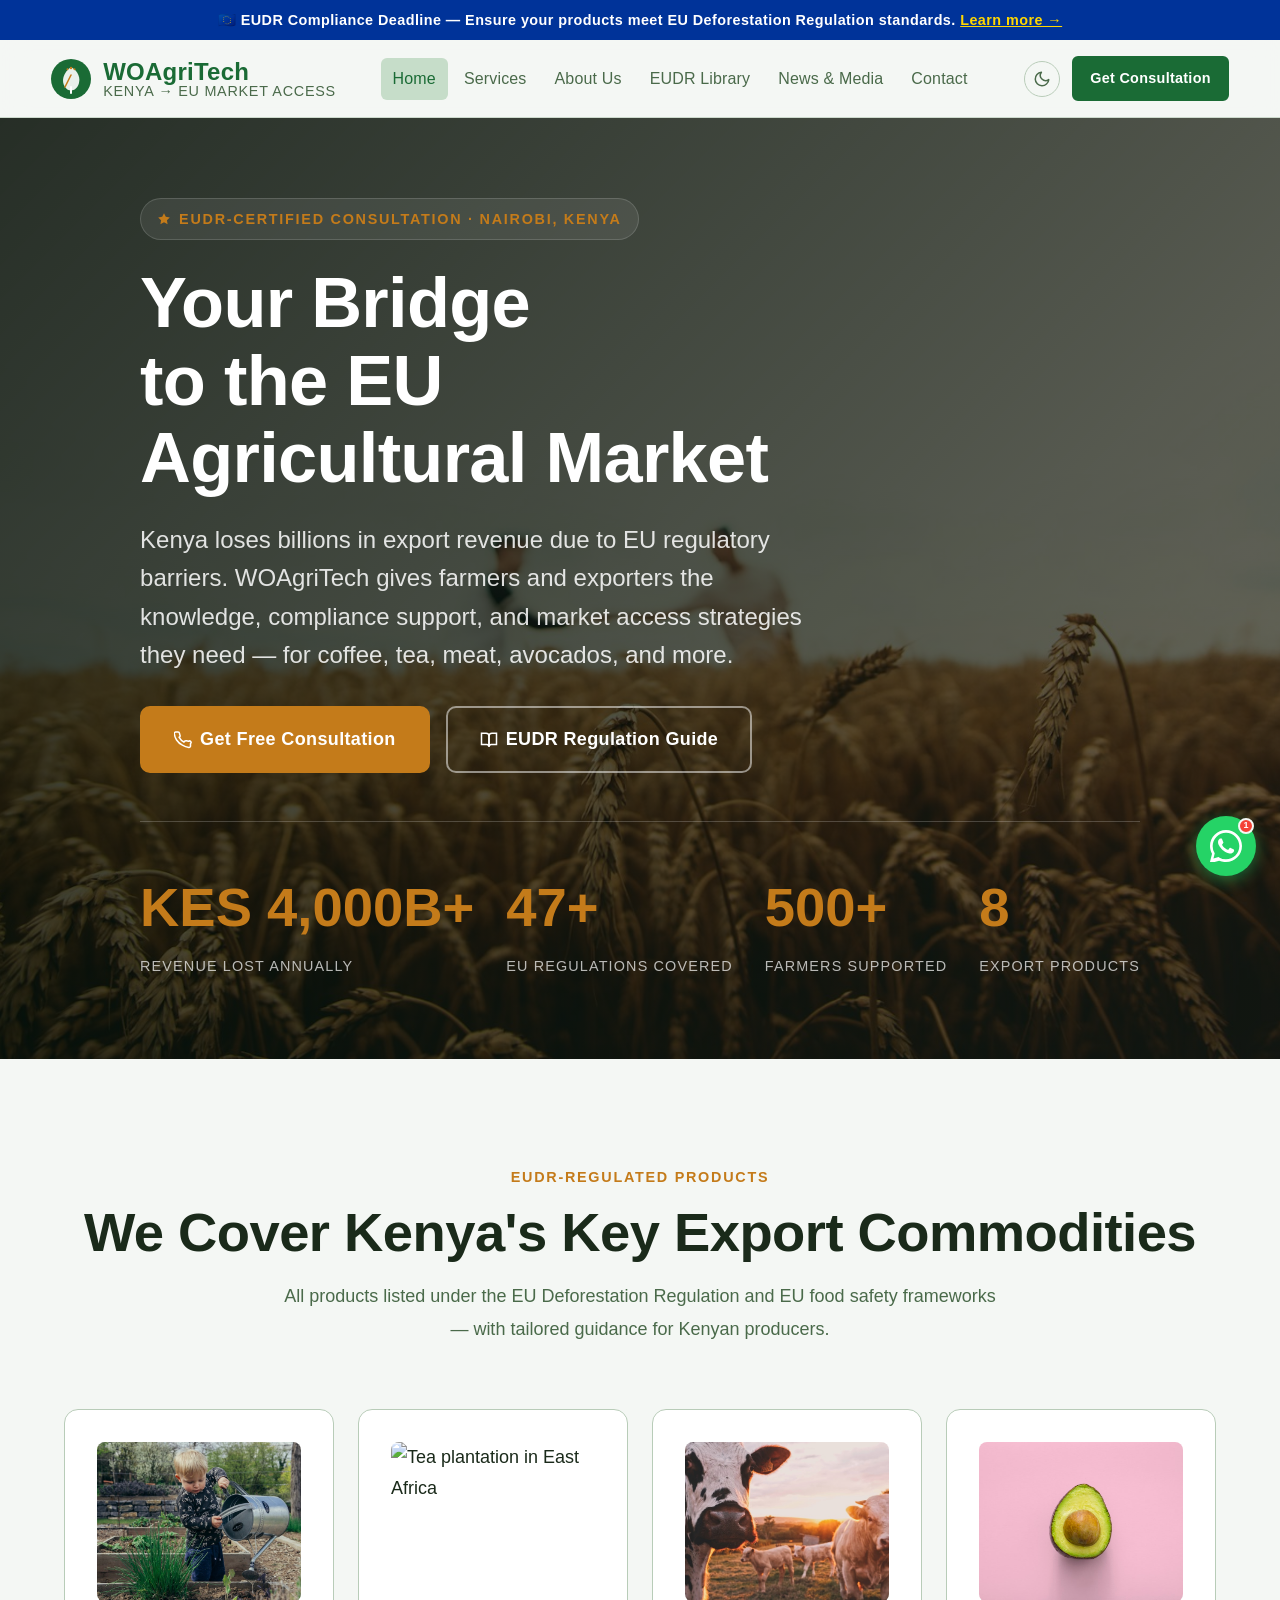
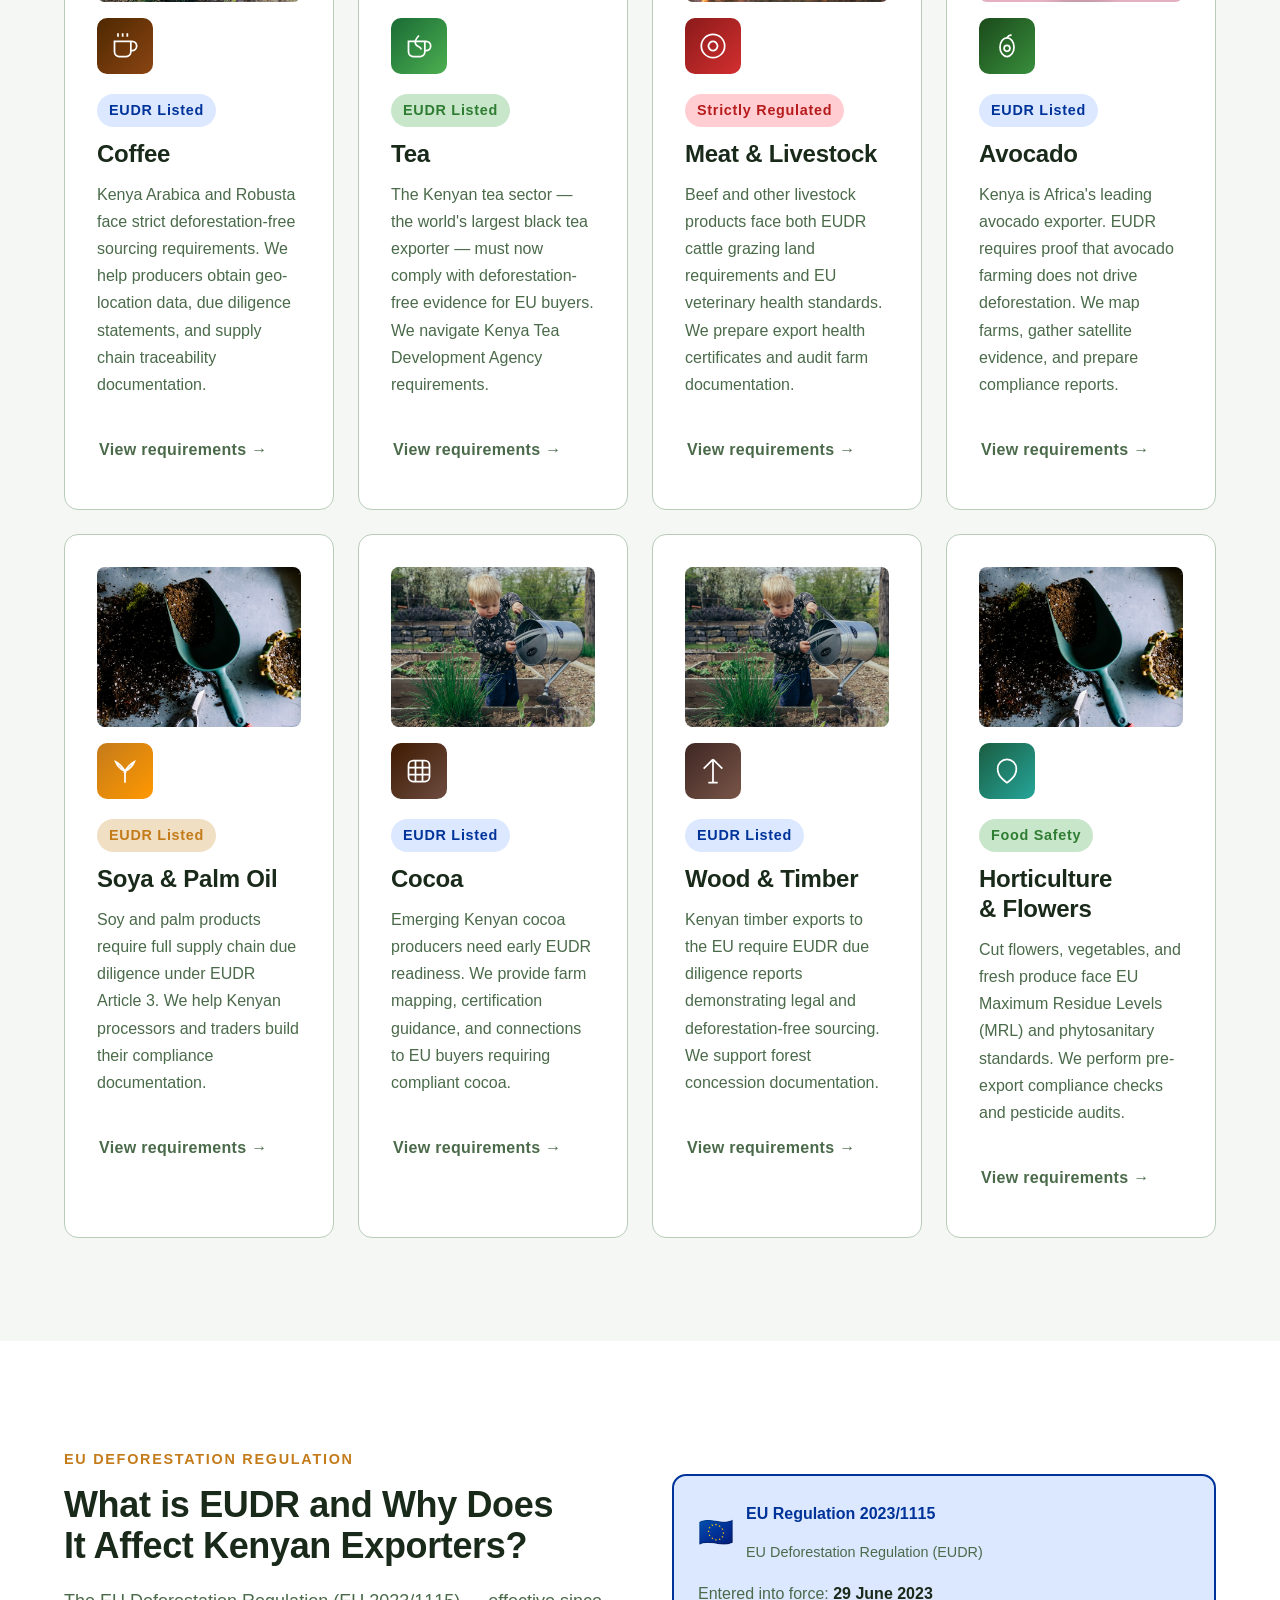
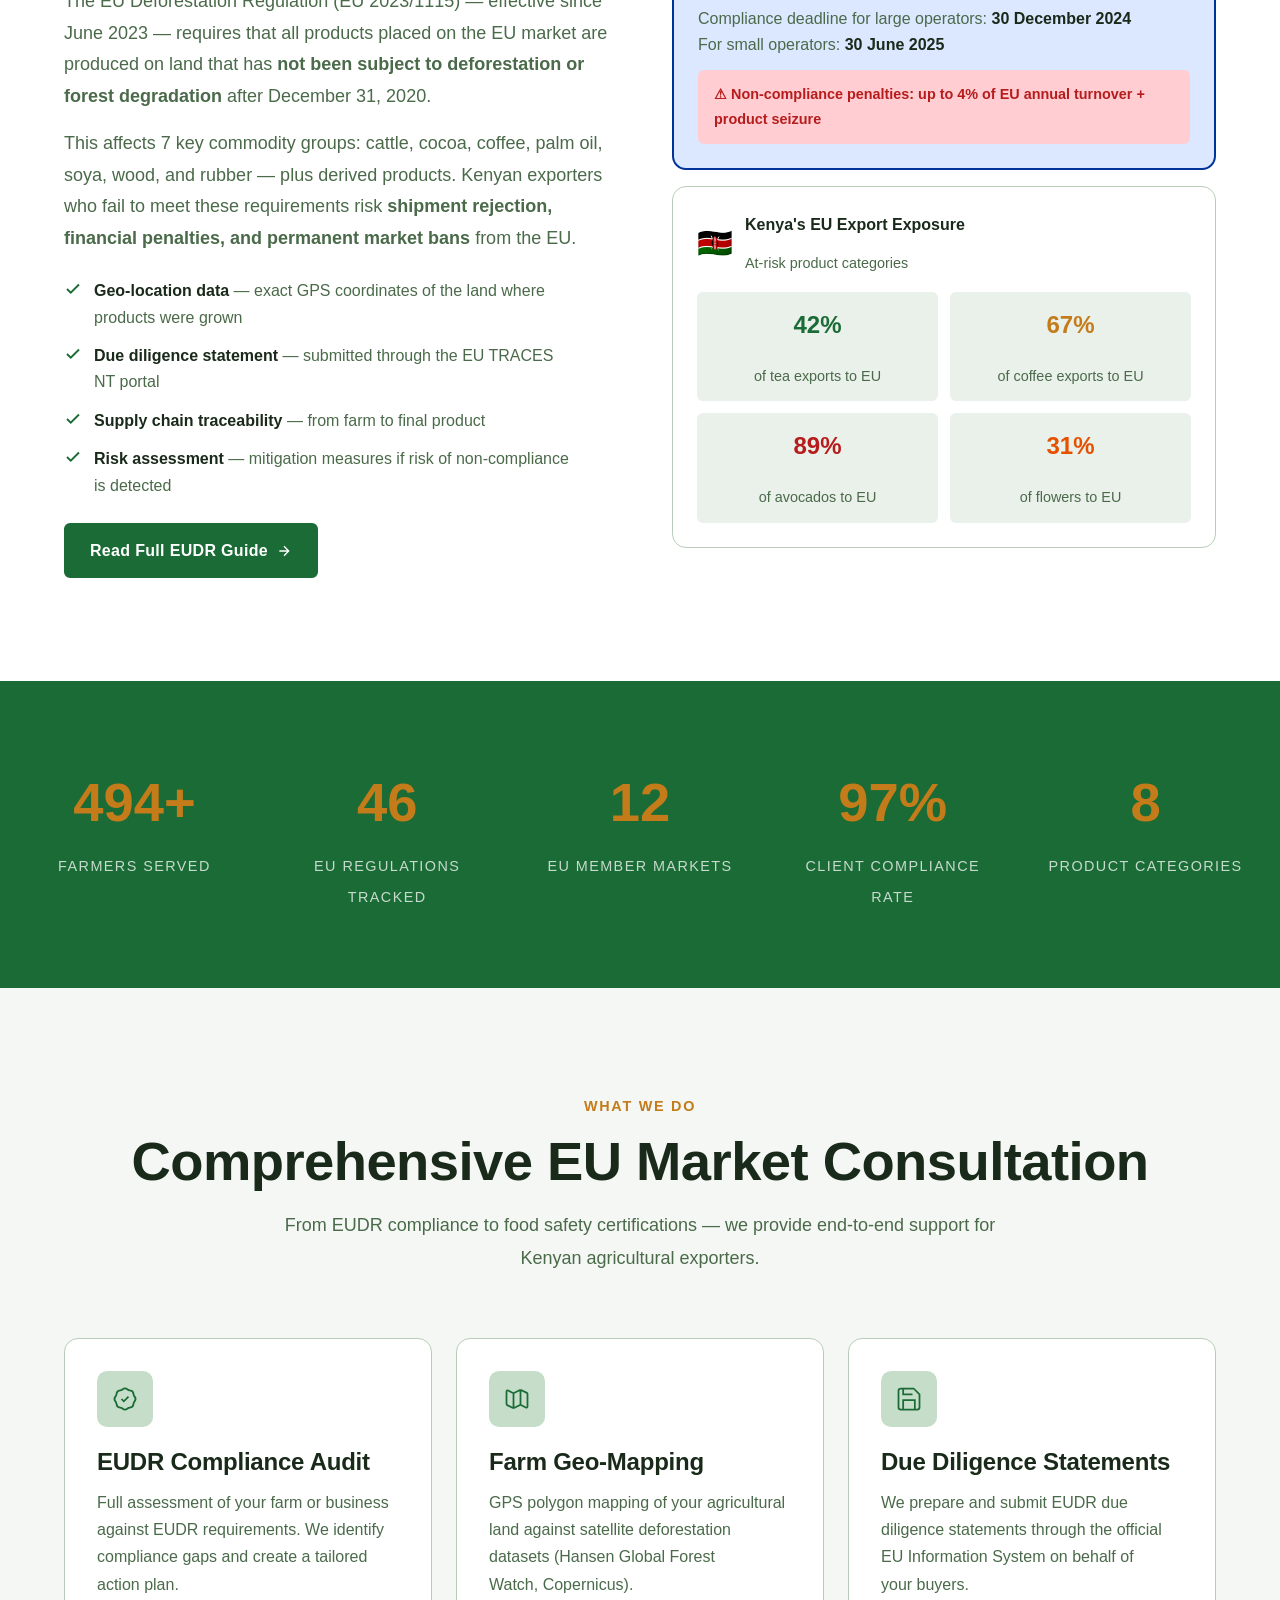
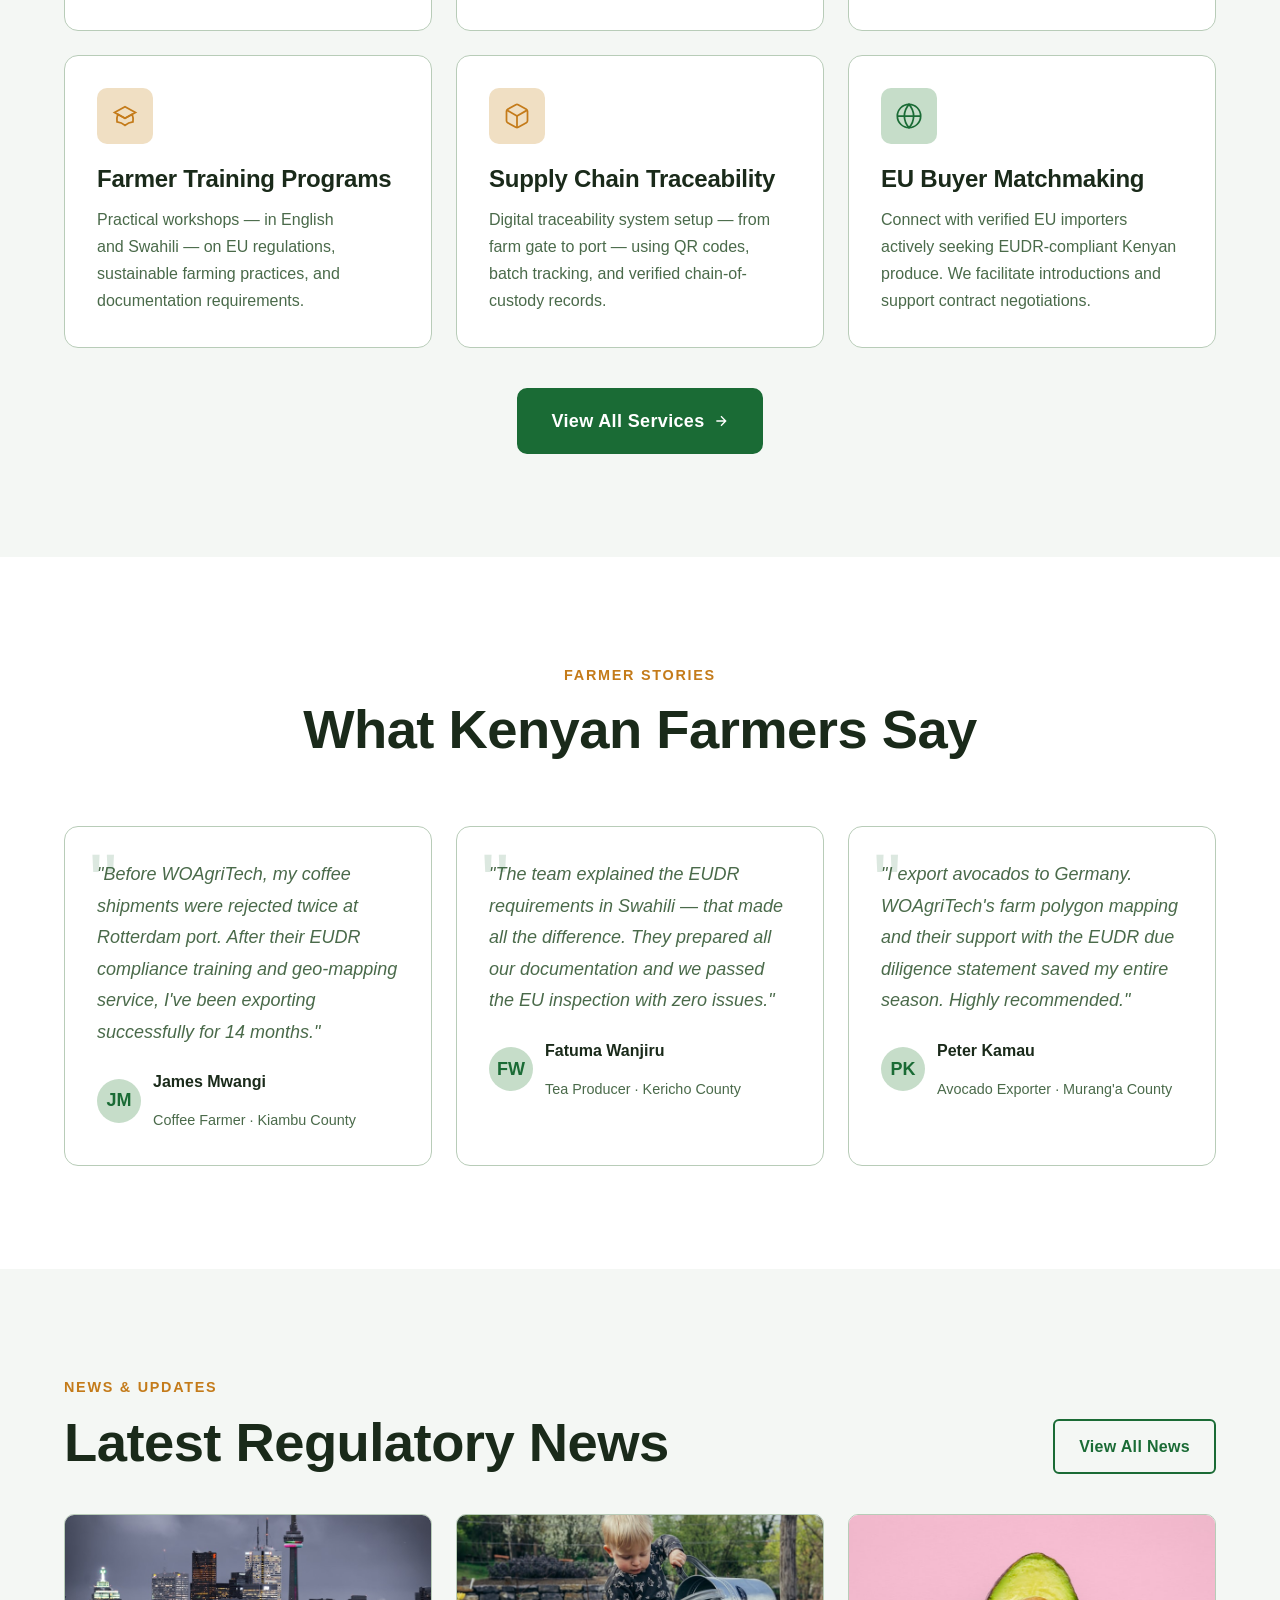
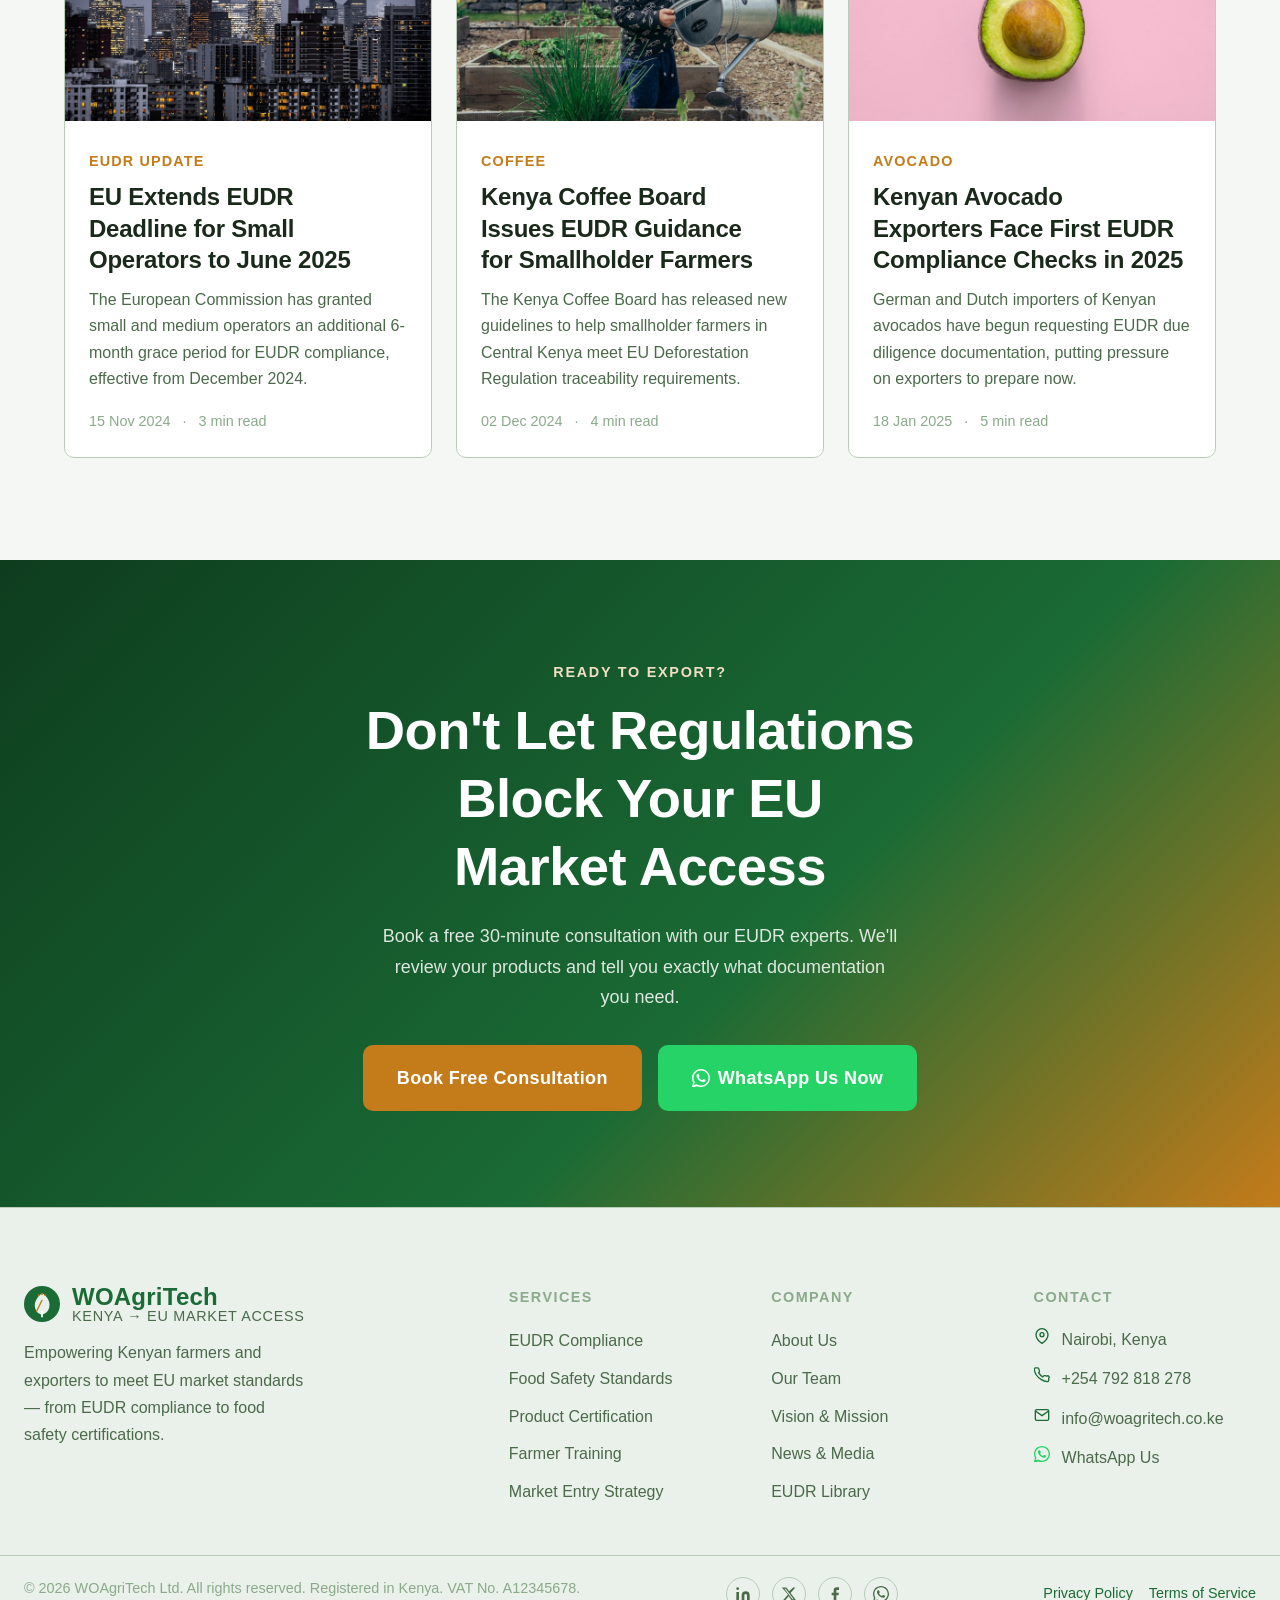
==== commit 46b245f1: "WOAgriTech v2: full rebrand, wide layout, Calibri font, 18 local images - Company renamed from AgriE" ====
--- a/index.html
+++ b/index.html
@@ -6,7 +6,7 @@
   Page Sections:
     1. Hero — full-bleed with stats overlay
     2. Trusted By — partner/institution logos
-    3. Why AgriEU — 3-col problem/solution intro
+    3. Why WOAgriTech — 3-col problem/solution intro
     4. Services Overview — 6-card grid
     5. EUDR Spotlight — split section
     6. Impact Stats Banner
@@ -25,7 +25,7 @@
 <head>
   <meta charset="UTF-8"/>
   <meta name="viewport" content="width=device-width, initial-scale=1.0"/>
-  <title>WOAgriTech — Kenya EU Market Access & EUDR Compliance</title>
+  <title>WOAgriTech — Kenya EU Agricultural Technology Solutions & EUDR Compliance</title>
 
   <!-- SEO Meta -->
   <meta name="description"
@@ -34,22 +34,14 @@
     content="EUDR compliance Kenya, EU market access farmers, Kenya coffee export EU, deforestation regulation Kenya, agricultural export consultation"/>
 
   <!-- Open Graph -->
-  <meta property="og:title" content="WOAgriTech — Kenya EU Market Access"/>
+  <meta property="og:title" content="WOAgriTech — Kenya EU Agricultural Technology Solutions"/>
   <meta property="og:description"
     content="Expert consultation for Kenyan farmers on EU Deforestation Regulation (EUDR), food safety, and market entry."/>
   <meta property="og:type" content="website"/>
-  <meta property="og:url" content="https://www.WOAgriTech.co.ke/"/>
+  <meta property="og:url" content="https://www.woagritech.co.ke/"/>
 
   <!-- Favicon (inline SVG favicon) -->
   <link rel="icon" href="data:image/svg+xml,<svg xmlns='http://www.w3.org/2000/svg' viewBox='0 0 40 40'><circle cx='20' cy='20' r='20' fill='%231a6b35'/><path d='M20 8 C12 14 10 22 14 28 C18 34 26 32 28 24 C30 16 24 10 20 8Z' fill='white'/></svg>"/>
-
-  <!-- Preconnect to font servers -->
-  <link rel="preconnect" href="https://fonts.googleapis.com"/>
-  <link rel="preconnect" href="https://fonts.gstatic.com" crossorigin/>
-
-  <!-- Fonts: Playfair Display (display) + Work Sans (body) -->
-  <link href="https://fonts.googleapis.com/css2?family=Playfair+Display:ital,wght@0,600;0,700;0,800;1,600&family=Work+Sans:wght@300;400;500;600;700&display=swap" rel="stylesheet"/>
-
   <!-- Stylesheets -->
   <link rel="stylesheet" href="css/tokens.css"/>
   <link rel="stylesheet" href="css/base.css"/>
@@ -62,7 +54,7 @@
     "@type": "Organization",
     "name": "WOAgriTech",
     "description": "Market consultation for Kenyan farmers exporting to the EU",
-    "url": "https://www.WOAgriTech.co.ke",
+    "url": "https://www.woagritech.co.ke",
     "telephone": "+254792818278",
     "address": { "@type": "PostalAddress", "addressLocality": "Nairobi", "addressCountry": "KE" },
     "sameAs": ["https://wa.me/254792818278"]
@@ -78,335 +70,7 @@
   <!--
     NOTE: The <header>, footer, and WhatsApp widget
     are injected by js/nav.js at runtime.
-    All page-specific content is between here and <script data-pplx-inline-edit>
-(function () {
-  if (window === window.top) return;
-
-  const allowedParentOrigins = ["https://www.perplexity.ai","https://perplexity.ai","https://testing.perplexity.ai","https://staging.perplexity.ai","https://*.preview.i.perplexity.ai","http://localhost:3000","http://127.0.0.1:3000","http://localhost:5173","http://127.0.0.1:5173"];
-  const MAX_FONT_BYTES = 500 * 1024;
-  const MAX_TOTAL_FONT_BYTES = 2 * 1024 * 1024;
-  let scrollForwarding = false;
-  let scrollRaf = 0;
-  let trustedTopOrigin = null;
-
-  // Allow entries like "https://*.preview.i.perplexity.ai" — the wildcard
-  // matches a single DNS label (no dots), so "https://*.foo" cannot stretch
-  // across multiple labels.
-  function matchesAllowedOrigin(origin) {
-    if (!origin) return false;
-    for (const entry of allowedParentOrigins) {
-      if (!entry.includes("*")) {
-        if (entry === origin) return true;
-        continue;
-      }
-      const pattern = new RegExp(
-        "^" +
-          entry.replace(/[.+?^${}()|[\]\\]/g, "\\$&").replace(/\*/g, "[^.]+") +
-          "$",
-      );
-      if (pattern.test(origin)) return true;
-    }
-    return false;
-  }
-
-  // Trust decision: when the sender is same-origin-visible (event.origin is a
-  // real origin like https://www.perplexity.ai) we trust event.origin directly.
-  // When event.origin is "null" (opaque broker srcdoc), we fall back to the
-  // broker's stamped `parentOrigin` to identify the top window. The fallback
-  // is claim-only — we rely on the browser's native `targetOrigin` enforcement
-  // on the response path (see postToTrustedTop) to ensure replies can't be
-  // delivered to anyone but the actual top window of that claimed origin.
-  function getTrustedParentOrigin(event) {
-    const forwardedParentOrigin =
-      typeof event.data.parentOrigin === "string" ? event.data.parentOrigin : null;
-    const parentOrigin = event.origin === "null" ? forwardedParentOrigin : event.origin;
-    return matchesAllowedOrigin(parentOrigin) ? parentOrigin : null;
-  }
-
-  // All responses go to window.top with targetOrigin = the allowlisted origin.
-  // An attacker that iframes us inside their own null-origin broker can claim
-  // any parentOrigin they like, but the browser will drop the reply whenever
-  // the real top's origin doesn't match — so the screenshot never leaves.
-  function postToTrustedTop(message) {
-    if (!trustedTopOrigin) return;
-    try {
-      window.top.postMessage(message, trustedTopOrigin);
-    } catch (_error) {}
-  }
-
-  function inlineAll(original, clone) {
-    if (original.nodeType !== 1 || clone.nodeType !== 1) return;
-
-    try {
-      const computedStyle = getComputedStyle(original);
-      // cssText on a computed style is the serialized declaration in modern
-      // Chromium/Safari — a single read beats enumerating ~400 longhand
-      // properties. Firefox returns "" here, so we fall back on empty.
-      const serialized = computedStyle.cssText;
-      if (serialized) {
-        clone.style.cssText = serialized;
-      } else {
-        const parts = new Array(computedStyle.length);
-        for (let index = 0; index < computedStyle.length; index += 1) {
-          const property = computedStyle[index];
-          parts[index] = `${property}:${computedStyle.getPropertyValue(property)};`;
-        }
-        clone.style.cssText = parts.join("");
-      }
-    } catch (_error) {}
-
-    const originalChildren = original.children;
-    const clonedChildren = clone.children;
-    for (
-      let index = 0;
-      index < originalChildren.length && index < clonedChildren.length;
-      index += 1
-    ) {
-      inlineAll(originalChildren[index], clonedChildren[index]);
-    }
-  }
-
-  function extractFontUrl(srcValue) {
-    const matches = [
-      ...srcValue.matchAll(
-        /url\(["']?([^"')]+)["']?\)(?:\s*format\(["']?([^"')]+)["']?\))?/gi,
-      ),
-    ];
-    if (matches.length === 0) return null;
-    const woff2 = matches.find((m) => m[2] && m[2].toLowerCase().includes("woff2"));
-    if (woff2) return woff2[1];
-    const woff = matches.find((m) => m[2] && m[2].toLowerCase().includes("woff"));
-    if (woff) return woff[1];
-    return matches[0][1];
-  }
-
-  // Cache resolved font URL -> data URI across captures. Fonts on a page
-  // essentially never change, and a batch run emits multiple captures back to
-  // back — without this we'd refetch + re-base64 every time.
-  const fontDataUriCache = new Map();
-  const SRC_DECLARATION_RE = /src\s*:\s*[^;}]+/i;
-
-  async function fetchAsDataUri(url) {
-    if (fontDataUriCache.has(url)) return fontDataUriCache.get(url);
-    let dataUri = null;
-    try {
-      const response = await fetch(url, { mode: "cors", credentials: "omit" });
-      if (response.ok) {
-        const blob = await response.blob();
-        if (blob.size <= MAX_FONT_BYTES) {
-          dataUri = await new Promise((resolve) => {
-            const reader = new FileReader();
-            reader.onloadend = () =>
-              resolve(typeof reader.result === "string" ? reader.result : null);
-            reader.onerror = () => resolve(null);
-            reader.readAsDataURL(blob);
-          });
-        }
-      }
-    } catch (_error) {
-      dataUri = null;
-    }
-    fontDataUriCache.set(url, dataUri);
-    return dataUri;
-  }
-
-  function collectFontFaceRuleTexts() {
-    const rules = [];
-    for (const sheet of document.styleSheets) {
-      let cssRules;
-      try {
-        cssRules = sheet.cssRules;
-      } catch (_error) {
-        continue;
-      }
-      if (!cssRules) continue;
-      for (const rule of cssRules) {
-        const cssText = rule.cssText || "";
-        if (cssText.startsWith("@font-face")) rules.push(cssText);
-      }
-    }
-    return rules;
-  }
-
-  async function buildInlinedFontCss() {
-    const ruleTexts = collectFontFaceRuleTexts();
-    if (ruleTexts.length === 0) return null;
-
-    const resolved = ruleTexts.map((cssText) => {
-      if (!SRC_DECLARATION_RE.test(cssText)) return null;
-      const srcMatch = cssText.match(/src\s*:\s*([^;}]+)[;}]/i);
-      if (!srcMatch) return null;
-      const url = extractFontUrl(srcMatch[1]);
-      if (!url) return null;
-      try {
-        return { cssText, url: new URL(url, document.baseURI).href };
-      } catch (_error) {
-        return null;
-      }
-    });
-
-    const dataUris = await Promise.all(
-      resolved.map((entry) => (entry ? fetchAsDataUri(entry.url) : Promise.resolve(null))),
-    );
-
-    const inlined = [];
-    let totalBytes = 0;
-    for (let index = 0; index < resolved.length; index += 1) {
-      const entry = resolved[index];
-      const dataUri = dataUris[index];
-      if (!entry || !dataUri) continue;
-      const approxBytes = dataUri.length * 0.75;
-      if (totalBytes + approxBytes > MAX_TOTAL_FONT_BYTES) break;
-      totalBytes += approxBytes;
-      inlined.push(entry.cssText.replace(SRC_DECLARATION_RE, `src: url("${dataUri}")`));
-    }
-    return inlined.length > 0 ? inlined.join("\n") : null;
-  }
-
-  function stripExternal(clone) {
-    const images = clone.querySelectorAll("img");
-    for (let index = 0; index < images.length; index += 1) {
-      const src = images[index].getAttribute("src");
-      if (src && !src.startsWith("data:")) images[index].removeAttribute("src");
-    }
-
-    const elements = clone.querySelectorAll("*");
-    for (let index = 0; index < elements.length; index += 1) {
-      const style = elements[index].style.cssText;
-      if (style && style.includes("url(")) {
-        elements[index].style.cssText = style.replace(
-          /url\(["']?(?!data:)[^)"']*["']?\)/gi,
-          "none",
-        );
-      }
-    }
-  }
-
-  function emitScroll() {
-    scrollRaf = 0;
-    if (!scrollForwarding) return;
-    postToTrustedTop({
-      type: "INLINE_EDIT_SCROLL",
-      scrollX: window.scrollX,
-      scrollY: window.scrollY,
-    });
-  }
-
-  window.addEventListener(
-    "scroll",
-    function () {
-      if (!scrollForwarding || scrollRaf) return;
-      scrollRaf = requestAnimationFrame(emitScroll);
-    },
-    { passive: true, capture: true },
-  );
-
-  async function handleCaptureRequest(event) {
-    const requestId = event.data.requestId;
-    const scrollX = window.scrollX;
-    const scrollY = window.scrollY;
-    const width = window.innerWidth;
-    const height = window.innerHeight;
-
-    function postResult(dataUrl) {
-      postToTrustedTop({
-        type: "INLINE_EDIT_SCREENSHOT_RESULT",
-        requestId,
-        dataUrl,
-        scrollX,
-        scrollY,
-      });
-    }
-
-    try {
-      // Wait for any pending web fonts to resolve so both inline metrics and
-      // the @font-face inlining below see the same loaded faces.
-      if (document.fonts && document.fonts.ready) {
-        try {
-          await document.fonts.ready;
-        } catch (_error) {}
-      }
-
-      const clone = document.documentElement.cloneNode(true);
-      inlineAll(document.documentElement, clone);
-
-      const removedNodes = clone.querySelectorAll("script,link[rel=\"stylesheet\"],style");
-      for (let index = 0; index < removedNodes.length; index += 1) {
-        removedNodes[index].remove();
-      }
-
-      stripExternal(clone);
-
-      // Re-embed web fonts as data-URI @font-face rules so the SVG rasterizer
-      // can resolve them — external font URLs aren't fetched during
-      // foreignObject rendering, which would otherwise force a fallback face
-      // and change text metrics.
-      const inlinedFontCss = await buildInlinedFontCss();
-      if (inlinedFontCss) {
-        const styleEl = document.createElement("style");
-        styleEl.textContent = inlinedFontCss;
-        const head = clone.querySelector("head");
-        if (head) head.appendChild(styleEl);
-        else clone.insertBefore(styleEl, clone.firstChild);
-      }
-
-      const html = new XMLSerializer().serializeToString(clone);
-      const svg =
-        `<svg xmlns="http://www.w3.org/2000/svg" width="${width}" height="${height}">` +
-        '<foreignObject width="100%" height="100%">' +
-        `<div xmlns="http://www.w3.org/1999/xhtml" style="width:${width}px;height:${height}px;overflow:hidden">` +
-        `<div style="position:relative;left:-${scrollX}px;top:-${scrollY}px">` +
-        html +
-        "</div></div></foreignObject></svg>";
-      const svgUrl = `data:image/svg+xml;charset=utf-8,${encodeURIComponent(svg)}`;
-      const image = new Image();
-      image.onload = function () {
-        const canvas = document.createElement("canvas");
-        canvas.width = width;
-        canvas.height = height;
-        canvas.getContext("2d").drawImage(image, 0, 0);
-        postResult(canvas.toDataURL("image/png"));
-      };
-      image.onerror = function () {
-        postResult(null);
-      };
-      image.src = svgUrl;
-    } catch (_error) {
-      postResult(null);
-    }
-  }
-
-  window.addEventListener("message", function (event) {
-    if (!event.data) return;
-    // Only accept messages from the direct parent frame. Blocks sibling /
-    // unrelated-window postMessage senders that could otherwise reach us.
-    if (event.source !== window.parent) return;
-
-    const trustedParentOrigin = getTrustedParentOrigin(event);
-    if (!trustedParentOrigin) return;
-    trustedTopOrigin = trustedParentOrigin;
-
-    if (event.data.type === "INLINE_EDIT_SCROLL_START") {
-      scrollForwarding = true;
-      emitScroll();
-      return;
-    }
-
-    if (event.data.type === "INLINE_EDIT_SCROLL_STOP") {
-      scrollForwarding = false;
-      if (scrollRaf) cancelAnimationFrame(scrollRaf);
-      scrollRaf = 0;
-      return;
-    }
-
-    if (event.data.type !== "INLINE_EDIT_CAPTURE_REQUEST") return;
-
-    handleCaptureRequest(event);
-  });
-})();
-
-
-</script></body>.
+    All page-specific content is between here and </body>.
   -->
 
   <main id="main-content">
@@ -419,7 +83,7 @@
       <!-- Hero background: real Kenya coffee farm photograph -->
       <div class="hero-bg" style="
         position:absolute; inset:0; z-index:0;
-        background-image: url('https://www.sustainableharvest.com/hubfs/_D9A5121-1.jpg');
+        background-image: url('images/hero-farm.jpg');
         background-size: cover;
         background-position: center 40%;
         background-repeat: no-repeat;">
@@ -497,7 +161,7 @@
           <div class="feature-card reveal" role="article">
             <!-- Card photo: Kenya coffee harvest -->
             <div class="feature-card-img" style="height:160px;overflow:hidden;border-radius:8px;margin-bottom:var(--space-4)">
-              <img src="https://www.solaicoffee.com/web/image/12633-98e7b98e/Woman%20Picking%20Coffee.jpeg"
+              <img src="images/coffee-farm.jpg"
                    alt="Woman picking coffee in Kenya"
                    loading="lazy"
                    style="width:100%;height:100%;object-fit:cover;">
@@ -521,7 +185,7 @@
           <div class="feature-card reveal" role="article">
             <!-- Card photo: African tea plantation -->
             <div class="feature-card-img" style="height:160px;overflow:hidden;border-radius:8px;margin-bottom:var(--space-4)">
-              <img src="https://www.ahmadtea.com/wp-content/uploads/2020/07/Tea-plantation-Tanzania.jpg"
+              <img src="images/tea-farm.jpg"
                    alt="Tea plantation in East Africa"
                    loading="lazy"
                    style="width:100%;height:100%;object-fit:cover;">
@@ -546,7 +210,7 @@
           <div class="feature-card reveal" role="article">
             <!-- Card photo: Kenya livestock farming -->
             <div class="feature-card-img" style="height:160px;overflow:hidden;border-radius:8px;margin-bottom:var(--space-4)">
-              <img src="https://borgenproject.org/wp-content/uploads/sustainable_agriculture_in_Kenya-530x352.jpg"
+              <img src="images/meat-livestock.jpg"
                    alt="Sustainable agriculture in Kenya"
                    loading="lazy"
                    style="width:100%;height:100%;object-fit:cover;">
@@ -571,7 +235,7 @@
           <div class="feature-card reveal" role="article">
             <!-- Card photo: Kenya avocado export farm -->
             <div class="feature-card-img" style="height:160px;overflow:hidden;border-radius:8px;margin-bottom:var(--space-4)">
-              <img src="https://eu-images.contentstack.com/v3/assets/blt17bf506a5fa8d55b/blt0cf4f67b70203b4e/69f3eea34f86c99d6dc8f006/eosta-organic-raingrown-avocados-press-release-feature.png?width=800&auto=webp&quality=80"
+              <img src="images/avocado-farm.jpg"
                    alt="Organic avocados from Kenya"
                    loading="lazy"
                    style="width:100%;height:100%;object-fit:cover;">
@@ -597,7 +261,7 @@
           <div class="feature-card reveal" role="article">
             <!-- Card photo: herb/spice farming for export Kenya -->
             <div class="feature-card-img" style="height:160px;overflow:hidden;border-radius:8px;margin-bottom:var(--space-4)">
-              <img src="https://www.hortidaily.com/remote/https/agfstorage.blob.core.windows.net/misc/HD_com/2022/05/03/kenya2.jpg?preset=ContentFullSmall"
+              <img src="images/horticulture.jpg"
                    alt="Kenya herb farming for EU export"
                    loading="lazy"
                    style="width:100%;height:100%;object-fit:cover;">
@@ -621,7 +285,7 @@
           <div class="feature-card reveal" role="article">
             <!-- Card photo: coffee farm (similar crop type) -->
             <div class="feature-card-img" style="height:160px;overflow:hidden;border-radius:8px;margin-bottom:var(--space-4)">
-              <img src="https://assets-eu-01.kc-usercontent.com/4192440f-b944-0135-c768-e05d36ed3e93/5781e249-b267-4418-8d9d-8c6c4568de4e/KENYACOF18.jpg?w=800&h=600&fit=clip"
+              <img src="images/coffee-farm.jpg"
                    alt="Kenya agricultural produce for export"
                    loading="lazy"
                    style="width:100%;height:100%;object-fit:cover;">
@@ -646,7 +310,7 @@
           <div class="feature-card reveal" role="article">
             <!-- Card photo: Kenyan agriculture export context -->
             <div class="feature-card-img" style="height:160px;overflow:hidden;border-radius:8px;margin-bottom:var(--space-4)">
-              <img src="https://cdn.britannica.com/11/11-050-2F6A4D7A/workers-racks-coffee-Kenya-Nyeri.jpg"
+              <img src="images/coffee-farm.jpg"
                    alt="Workers processing coffee in Nyeri, Kenya"
                    loading="lazy"
                    style="width:100%;height:100%;object-fit:cover;">
@@ -670,7 +334,7 @@
           <div class="feature-card reveal" role="article">
             <!-- Card photo: Kenya horticulture for export -->
             <div class="feature-card-img" style="height:160px;overflow:hidden;border-radius:8px;margin-bottom:var(--space-4)">
-              <img src="https://www.hortidaily.com/remote/https/agfstorage.blob.core.windows.net/misc/HD_com/2022/05/03/kenya4.jpg?preset=ContentFullSmall"
+              <img src="images/horticulture.jpg"
                    alt="Horticulture crops for export in Kenya"
                    loading="lazy"
                    style="width:100%;height:100%;object-fit:cover;">
@@ -997,7 +661,7 @@
           <article class="card reveal">
             <!-- News card image: EU trade compliance -->
             <div class="card-img" style="overflow:hidden">
-              <img src="https://images.newsfilecorp.com/files/8814/299674_8146815f74343a92_002full.jpg"
+              <img src="images/eu-trade.jpg"
                    alt="EU DPP Registry for African Exporters"
                    loading="lazy"
                    style="width:100%;height:100%;object-fit:cover;">
@@ -1017,7 +681,7 @@
           <article class="card reveal">
             <!-- News card image: Kenya coffee harvest -->
             <div class="card-img" style="overflow:hidden">
-              <img src="https://perfectdailygrind.com/wp-content/uploads/2022/07/image5-5.jpg"
+              <img src="images/coffee-farm.jpg"
                    alt="Kenya coffee farming"
                    loading="lazy"
                    style="width:100%;height:100%;object-fit:cover;">
@@ -1037,7 +701,7 @@
           <article class="card reveal">
             <!-- News card image: Kenya avocado export -->
             <div class="card-img" style="overflow:hidden">
-              <img src="https://farmbizafrica.com/wp-content/uploads/2019/06/Avocado_photo_by_mt-kenya-avocado-farmer-1.jpg"
+              <img src="images/avocado-farm.jpg"
                    alt="Avocado farming in Kenya"
                    loading="lazy"
                    style="width:100%;height:100%;object-fit:cover;">
--- a/css/tokens.css
+++ b/css/tokens.css
@@ -2,110 +2,104 @@
  * ============================================================
  * tokens.css — WOAgriTech Design Tokens
  * ------------------------------------------------------------
- * Contains all CSS custom properties for the design system:
- * typography scale, spacing system, color palette (light+dark),
- * shadows, radii, transitions, and content widths.
- *
- * Maintenance: Update ONLY these tokens to rebrand the site.
- * Do NOT hardcode values anywhere else in the CSS.
+ * Updated: June 2026
+ *  - Company rebranded to WOAgriTech
+ *  - Font changed to Calibri (system font, no Google Fonts needed)
+ *  - Content widths expanded to fill wide screens
+ *  - Slightly warmer, more natural spacing
  * ============================================================
  */
 
 /* ── TYPE SCALE (fluid clamp) ─────────────────────────────── */
 :root {
-  --text-xs:   clamp(0.75rem, 0.7rem + 0.25vw, 0.875rem);  /* 12→14px */
-  --text-sm:   clamp(0.875rem, 0.8rem + 0.35vw, 1rem);     /* 14→16px */
-  --text-base: clamp(1rem, 0.95rem + 0.25vw, 1.125rem);    /* 16→18px */
-  --text-lg:   clamp(1.125rem, 1rem + 0.75vw, 1.5rem);     /* 18→24px */
-  --text-xl:   clamp(1.5rem, 1.2rem + 1.25vw, 2.25rem);    /* 24→36px */
-  --text-2xl:  clamp(2rem, 1.2rem + 2.5vw, 3.5rem);        /* 32→56px */
-  --text-3xl:  clamp(2.5rem, 1rem + 4vw, 5rem);            /* 40→80px */
-  --text-hero: clamp(3rem, 0.5rem + 7vw, 8rem);            /* 48→128px */
+  --text-xs:   clamp(0.8rem, 0.75rem + 0.2vw, 0.9rem);
+  --text-sm:   clamp(0.9rem, 0.85rem + 0.25vw, 1rem);
+  --text-base: clamp(1rem, 0.95rem + 0.25vw, 1.125rem);
+  --text-lg:   clamp(1.15rem, 1rem + 0.75vw, 1.5rem);
+  --text-xl:   clamp(1.5rem, 1.1rem + 1.5vw, 2.25rem);
+  --text-2xl:  clamp(2rem, 1rem + 3vw, 3.5rem);
+  --text-3xl:  clamp(2.5rem, 0.8rem + 4.5vw, 5rem);
+  --text-hero: clamp(2.8rem, 0.5rem + 6vw, 6rem);
 }
 
 /* ── SPACING (4px base unit) ──────────────────────────────── */
 :root {
-  --space-1:  0.25rem;  /*  4px */
-  --space-2:  0.5rem;   /*  8px */
-  --space-3:  0.75rem;  /* 12px */
-  --space-4:  1rem;     /* 16px */
-  --space-5:  1.25rem;  /* 20px */
-  --space-6:  1.5rem;   /* 24px */
-  --space-8:  2rem;     /* 32px */
-  --space-10: 2.5rem;   /* 40px */
-  --space-12: 3rem;     /* 48px */
-  --space-16: 4rem;     /* 64px */
-  --space-20: 5rem;     /* 80px */
-  --space-24: 6rem;     /* 96px */
-  --space-32: 8rem;     /* 128px */
+  --space-1:  0.25rem;
+  --space-2:  0.5rem;
+  --space-3:  0.75rem;
+  --space-4:  1rem;
+  --space-5:  1.25rem;
+  --space-6:  1.5rem;
+  --space-8:  2rem;
+  --space-10: 2.5rem;
+  --space-12: 3rem;
+  --space-16: 4rem;
+  --space-20: 5rem;
+  --space-24: 6rem;
+  --space-32: 8rem;
 }
 
 /* ── BORDER RADIUS ────────────────────────────────────────── */
 :root {
-  --radius-sm:   0.375rem;
-  --radius-md:   0.5rem;
-  --radius-lg:   0.75rem;
-  --radius-xl:   1rem;
+  --radius-sm:   4px;
+  --radius-md:   6px;
+  --radius-lg:   10px;
+  --radius-xl:   14px;
   --radius-full: 9999px;
 }
 
 /* ── TRANSITIONS ──────────────────────────────────────────── */
 :root {
-  --transition-interactive: 180ms cubic-bezier(0.16, 1, 0.3, 1);
-  --transition-slow: 400ms cubic-bezier(0.16, 1, 0.3, 1);
+  --transition-interactive: 200ms ease;
+  --transition-slow: 350ms ease;
 }
 
-/* ── CONTENT WIDTHS ───────────────────────────────────────── */
+/* ── CONTENT WIDTHS — expanded to fill wide screens ───────── */
 :root {
-  --content-narrow:  640px;
-  --content-default: 960px;
-  --content-wide:    1200px;
+  --content-narrow:  760px;
+  --content-default: 1100px;
+  --content-wide:    1480px;   /* was 1200px — now fills 1440p+ screens */
   --content-full:    100%;
 }
 
-/* ── FONTS ────────────────────────────────────────────────── */
+/* ── FONTS — Calibri system stack ─────────────────────────── */
 :root {
-  --font-display: 'Playfair Display', 'Georgia', serif;
-  --font-body:    'Work Sans', 'Helvetica Neue', sans-serif;
+  /* Calibri is a Microsoft system font; we stack humanist sans alternatives
+     so it renders on all platforms: Calibri → Candara → Optima → system */
+  --font-display: 'Calibri', 'Candara', 'Optima', 'Trebuchet MS', sans-serif;
+  --font-body:    'Calibri', 'Candara', 'Gill Sans', 'Trebuchet MS', sans-serif;
 }
 
 /* ════════════════════════════════════════════════════════════
-   LIGHT MODE PALETTE
-   Primary green (#1a6b35) — Kenyan forest/agriculture signal
-   Accent amber (#c47b1a)  — Coffee/wheat warmth
-   Neutral warm beige surfaces
+   LIGHT MODE PALETTE — WOAgriTech brand
+   Deep forest green + amber/gold accent
    ════════════════════════════════════════════════════════════ */
 :root,
 [data-theme='light'] {
-  /* Surfaces */
-  --color-bg:              #f5f2ec;
-  --color-surface:         #f9f7f2;
-  --color-surface-2:       #fdfcfa;
-  --color-surface-offset:  #ede9e1;
-  --color-surface-offset-2:#e5e0d6;
-  --color-surface-dynamic: #dcd6ca;
-  --color-divider:         #d3cdc3;
-  --color-border:          #c8c2b6;
+  --color-bg:              #f4f7f4;
+  --color-surface:         #ffffff;
+  --color-surface-2:       #f9fbf9;
+  --color-surface-offset:  #eaf0ea;
+  --color-surface-offset-2:#e0ebe0;
+  --color-surface-dynamic: #d5e3d5;
+  --color-divider:         #cddacd;
+  --color-border:          #b8ccb8;
 
-  /* Text */
-  --color-text:        #1e1b14;
-  --color-text-muted:  #6b6760;
-  --color-text-faint:  #b0aca4;
-  --color-text-inverse:#f8f5ef;
+  --color-text:        #1a2a1a;
+  --color-text-muted:  #4a6a4a;
+  --color-text-faint:  #8aaa8a;
+  --color-text-inverse:#f0f7f0;
 
-  /* Primary — Deep Forest Green */
   --color-primary:          #1a6b35;
   --color-primary-hover:    #145429;
   --color-primary-active:   #0e3d1e;
-  --color-primary-highlight:#c8ddd0;
+  --color-primary-highlight:#c6ddc9;
 
-  /* Accent — Amber/Gold (coffee tones) */
   --color-accent:           #c47b1a;
   --color-accent-hover:     #a86315;
   --color-accent-active:    #8a4d10;
   --color-accent-highlight: #f0dfc3;
 
-  /* Semantic */
   --color-success:          #2e7d32;
   --color-success-hover:    #1b5e20;
   --color-success-highlight:#c8e6c9;
@@ -115,87 +109,74 @@
   --color-error:            #b71c1c;
   --color-error-hover:      #7f0000;
   --color-error-highlight:  #ffcdd2;
-
-  /* EU Blue (for EU flag/regulation callouts) */
   --color-eu-blue:          #003399;
   --color-eu-blue-highlight:#dce8ff;
 
-  /* Shadows */
-  --shadow-sm:  0 1px 2px oklch(0.2 0.02 80 / 0.06);
-  --shadow-md:  0 4px 12px oklch(0.2 0.02 80 / 0.09);
-  --shadow-lg:  0 12px 32px oklch(0.2 0.02 80 / 0.13);
-  --shadow-xl:  0 24px 64px oklch(0.2 0.02 80 / 0.16);
+  --shadow-sm:  0 1px 3px rgba(30,60,30,0.08);
+  --shadow-md:  0 4px 14px rgba(30,60,30,0.11);
+  --shadow-lg:  0 12px 36px rgba(30,60,30,0.14);
+  --shadow-xl:  0 24px 64px rgba(30,60,30,0.18);
 }
 
 /* ════════════════════════════════════════════════════════════
    DARK MODE PALETTE
    ════════════════════════════════════════════════════════════ */
 [data-theme='dark'] {
-  --color-bg:              #111410;
-  --color-surface:         #161912;
-  --color-surface-2:       #1a1e15;
-  --color-surface-offset:  #1c2016;
-  --color-surface-offset-2:#20241a;
-  --color-surface-dynamic: #2a2f22;
-  --color-divider:         #242920;
-  --color-border:          #333928;
-  --color-text:            #d4d9cc;
-  --color-text-muted:      #7a7f70;
-  --color-text-faint:      #585d50;
-  --color-text-inverse:    #1a1d16;
+  --color-bg:              #0f1710;
+  --color-surface:         #141e15;
+  --color-surface-2:       #182019;
+  --color-surface-offset:  #1c241d;
+  --color-surface-offset-2:#202820;
+  --color-surface-dynamic: #2a342b;
+  --color-divider:         #243025;
+  --color-border:          #30403a;
+  --color-text:            #cdd8cc;
+  --color-text-muted:      #78907a;
+  --color-text-faint:      #506052;
+  --color-text-inverse:    #182018;
   --color-primary:          #4fa96e;
   --color-primary-hover:    #2d8f51;
   --color-primary-active:   #1d6e3a;
-  --color-primary-highlight:#1e3529;
+  --color-primary-highlight:#1e3829;
   --color-accent:           #e8a04a;
   --color-accent-hover:     #d4882e;
   --color-accent-active:    #b86c1a;
   --color-accent-highlight: #3d2d14;
-  --color-success:          #66bb6a;
-  --color-success-hover:    #43a047;
-  --color-success-highlight:#1b3a1c;
-  --color-warning:          #ffa726;
-  --color-warning-hover:    #fb8c00;
-  --color-warning-highlight:#3d2200;
-  --color-error:            #ef5350;
-  --color-error-hover:      #e53935;
-  --color-error-highlight:  #3d1010;
   --color-eu-blue:          #6b9fff;
   --color-eu-blue-highlight:#0d1e40;
-  --shadow-sm:  0 1px 2px oklch(0 0 0 / 0.22);
-  --shadow-md:  0 4px 12px oklch(0 0 0 / 0.32);
-  --shadow-lg:  0 12px 32px oklch(0 0 0 / 0.42);
-  --shadow-xl:  0 24px 64px oklch(0 0 0 / 0.52);
+  --shadow-sm:  0 1px 3px rgba(0,0,0,0.25);
+  --shadow-md:  0 4px 14px rgba(0,0,0,0.35);
+  --shadow-lg:  0 12px 36px rgba(0,0,0,0.45);
+  --shadow-xl:  0 24px 64px rgba(0,0,0,0.55);
 }
 
-/* System preference auto-switch (fallback for no manual toggle) */
 @media (prefers-color-scheme: dark) {
   :root:not([data-theme]) {
-    --color-bg:              #111410;
-    --color-surface:         #161912;
-    --color-surface-2:       #1a1e15;
-    --color-surface-offset:  #1c2016;
-    --color-surface-offset-2:#20241a;
-    --color-surface-dynamic: #2a2f22;
-    --color-divider:         #242920;
-    --color-border:          #333928;
-    --color-text:            #d4d9cc;
-    --color-text-muted:      #7a7f70;
-    --color-text-faint:      #585d50;
-    --color-text-inverse:    #1a1d16;
+    --color-bg:              #0f1710;
+    --color-surface:         #141e15;
+    --color-surface-2:       #182019;
+    --color-surface-offset:  #1c241d;
+    --color-surface-offset-2:#202820;
+    --color-surface-dynamic: #2a342b;
+    --color-divider:         #243025;
+    --color-border:          #30403a;
+    --color-text:            #cdd8cc;
+    --color-text-muted:      #78907a;
+    --color-text-faint:      #506052;
+    --color-text-inverse:    #182018;
     --color-primary:          #4fa96e;
     --color-primary-hover:    #2d8f51;
     --color-primary-active:   #1d6e3a;
-    --color-primary-highlight:#1e3529;
+    --color-primary-highlight:#1e3829;
     --color-accent:           #e8a04a;
     --color-accent-hover:     #d4882e;
     --color-accent-active:    #b86c1a;
     --color-accent-highlight: #3d2d14;
     --color-eu-blue:          #6b9fff;
     --color-eu-blue-highlight:#0d1e40;
-    --shadow-sm:  0 1px 2px oklch(0 0 0 / 0.22);
-    --shadow-md:  0 4px 12px oklch(0 0 0 / 0.32);
-    --shadow-lg:  0 12px 32px oklch(0 0 0 / 0.42);
-    --shadow-xl:  0 24px 64px oklch(0 0 0 / 0.52);
+    --shadow-sm:  0 1px 3px rgba(0,0,0,0.25);
+    --shadow-md:  0 4px 14px rgba(0,0,0,0.35);
+    --shadow-lg:  0 12px 36px rgba(0,0,0,0.45);
+    --shadow-xl:  0 24px 64px rgba(0,0,0,0.55);
   }
 }
--- a/css/base.css
+++ b/css/base.css
@@ -2,11 +2,10 @@
  * ============================================================
  * base.css — WOAgriTech Global Reset & Base Styles
  * ------------------------------------------------------------
- * Universal reset, typography base, accessibility utilities,
- * and scroll behaviour. Loaded on every page.
- *
- * Maintenance: Avoid editing unless changing global behaviour.
- * Component-level styles live in components.css.
+ * Updated June 2026:
+ *  - Font is now Calibri (system font — no web font import needed)
+ *  - Humanised line-heights and paragraph spacing
+ *  - Layout fills full viewport width on all screen sizes
  * ============================================================
  */
 
@@ -21,27 +20,31 @@
 
 /* ── HTML ROOT ────────────────────────────────────────────── */
 html {
-  -moz-text-size-adjust: none;
   -webkit-text-size-adjust: none;
   text-size-adjust: none;
-  -webkit-font-smoothing: antialiased;
-  -moz-osx-font-smoothing: grayscale;
+  /* Calibri renders crisply without aggressive subpixel smoothing */
+  -webkit-font-smoothing: subpixel-antialiased;
+  -moz-osx-font-smoothing: auto;
   text-rendering: optimizeLegibility;
   scroll-behavior: smooth;
-  hanging-punctuation: first last;
   scroll-padding-top: var(--space-16);
 }
 
-/* ── BODY ─────────────────────────────────────────────────── */
+/* ── BODY — full width, Calibri ───────────────────────────── */
 body {
   min-height: 100dvh;
-  line-height: 1.65;
-  font-family: var(--font-body, sans-serif);
+  width: 100%;
+  /* Natural paragraph line-height for Calibri */
+  line-height: 1.7;
+  font-family: var(--font-body, 'Calibri', sans-serif);
   font-size: var(--text-base);
+  font-weight: 400;
   color: var(--color-text);
   background-color: var(--color-bg);
   transition: background-color var(--transition-slow),
               color var(--transition-slow);
+  /* Prevent horizontal scroll on small devices */
+  overflow-x: hidden;
 }
 
 /* ── MEDIA ────────────────────────────────────────────────── */
@@ -51,17 +54,29 @@
   height: auto;
 }
 
-/* ── TYPOGRAPHY ───────────────────────────────────────────── */
+/* ── TYPOGRAPHY — Calibri humanised ──────────────────────── */
 h1, h2, h3, h4, h5, h6 {
-  font-family: var(--font-display);
+  font-family: var(--font-display, 'Calibri', sans-serif);
+  /* Calibri headings look best slightly tighter */
+  line-height: 1.25;
+  font-weight: 700;
+  letter-spacing: -0.01em;
   text-wrap: balance;
-  line-height: 1.2;
   color: var(--color-text);
 }
 
-p, li, figcaption {
+/* Slightly looser body text — more natural reading feel */
+p {
   text-wrap: pretty;
-  max-width: 72ch;
+  line-height: 1.75;
+  margin-bottom: 0.75em;
+}
+
+p:last-child { margin-bottom: 0; }
+
+li, figcaption {
+  text-wrap: pretty;
+  line-height: 1.65;
 }
 
 /* ── LINKS ────────────────────────────────────────────────── */
@@ -70,7 +85,7 @@
   text-decoration: none;
   transition: color var(--transition-interactive);
 }
-a:hover { color: var(--color-primary-hover); }
+a:hover { color: var(--color-primary-hover); text-decoration: underline; }
 
 /* ── LISTS ────────────────────────────────────────────────── */
 ul[role='list'],
@@ -132,8 +147,6 @@
 }
 
 /* ── SCREEN READER ONLY ───────────────────────────────────── */
-/* Use .sr-only on text that describes elements visually for  */
-/* screen readers but should not appear on screen.           */
 .sr-only {
   position: absolute;
   width: 1px;
--- a/css/components.css
+++ b/css/components.css
@@ -48,9 +48,9 @@
   display: flex;
   align-items: center;
   justify-content: space-between;
-  max-width: var(--content-wide);
+  max-width: 100%;
   margin: 0 auto;
-  padding: var(--space-4) var(--space-6);
+  padding: var(--space-4) clamp(var(--space-6), 4vw, var(--space-16));
   gap: var(--space-4);
 }
 
@@ -79,9 +79,9 @@
 .logo-name {
   font-family: var(--font-display);
   font-size: var(--text-lg);
-  font-weight: 700;
+  font-weight: 800;
   color: var(--color-primary);
-  letter-spacing: -0.02em;
+  letter-spacing: 0.01em;
 }
 
 .logo-tagline {
@@ -291,15 +291,16 @@
 
 /* Constrained content container */
 .container {
-  max-width: var(--content-wide);
+  /* Full viewport width with comfortable fluid gutters */
+  max-width: 100%;
   margin: 0 auto;
-  padding-inline: var(--space-6);
+  padding-inline: clamp(var(--space-6), 5vw, var(--space-20));
 }
 
 .container--narrow {
   max-width: var(--content-default);
   margin: 0 auto;
-  padding-inline: var(--space-6);
+  padding-inline: clamp(var(--space-6), 5vw, var(--space-20));
 }
 
 /* Section header with overline + title + subtitle */
@@ -329,9 +330,9 @@
 .section-subtitle {
   font-size: var(--text-base);
   color: var(--color-text-muted);
-  max-width: 60ch;
+  max-width: 72ch;
   margin: 0 auto;
-  line-height: 1.7;
+  line-height: 1.8;
 }
 
 /* Alternate surface sections (for visual rhythm) */
@@ -665,21 +666,22 @@
 /* 3-column auto-fit card grid */
 .grid-3 {
   display: grid;
-  grid-template-columns: repeat(auto-fit, minmax(280px, 1fr));
+  grid-template-columns: repeat(auto-fill, minmax(300px, 1fr));
   gap: var(--space-6);
 }
 
 /* 2-column grid for larger items */
 .grid-2 {
   display: grid;
-  grid-template-columns: repeat(auto-fit, minmax(340px, 1fr));
+  grid-template-columns: repeat(auto-fill, minmax(380px, 1fr));
   gap: var(--space-8);
 }
 
 /* 4-column stats or icon grid */
 .grid-4 {
   display: grid;
-  grid-template-columns: repeat(auto-fit, minmax(200px, 1fr));
+  /* 4 columns on wide screens, gracefully collapses */
+  grid-template-columns: repeat(auto-fill, minmax(220px, 1fr));
   gap: var(--space-6);
 }
 
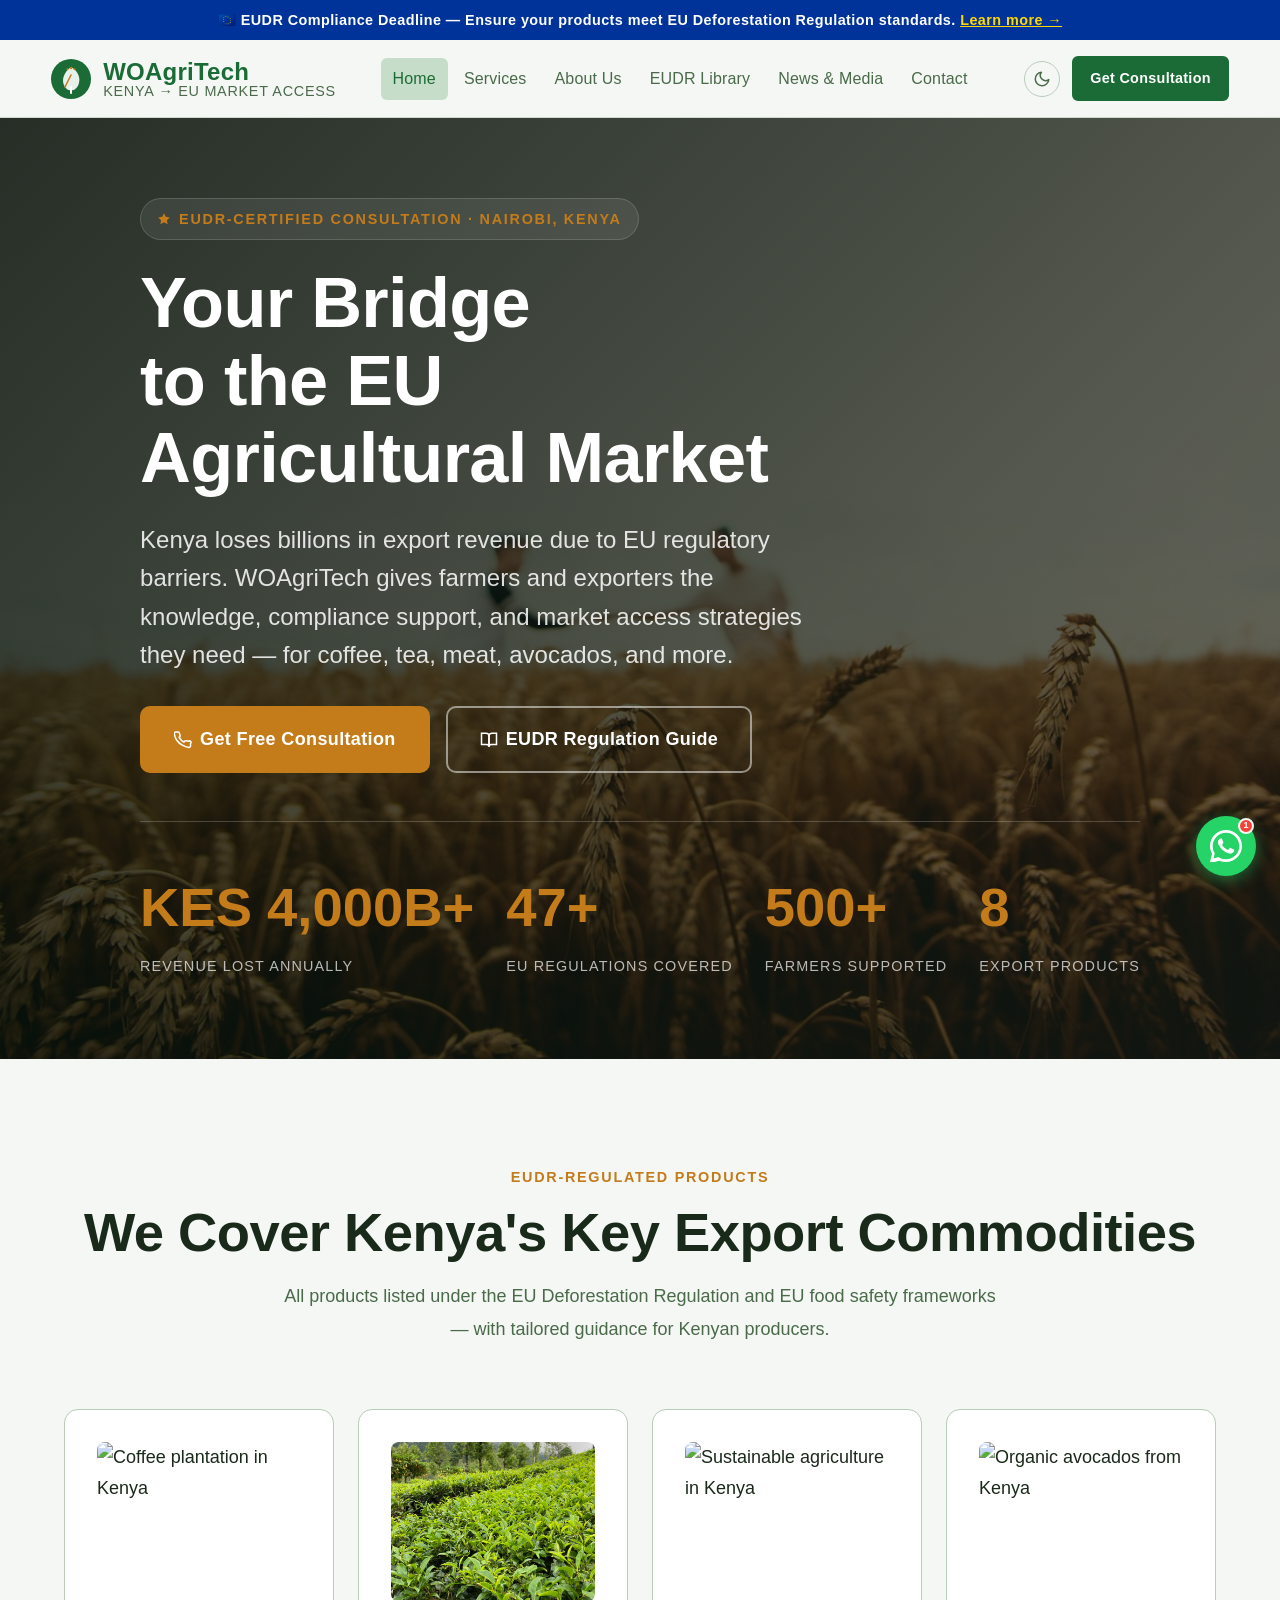
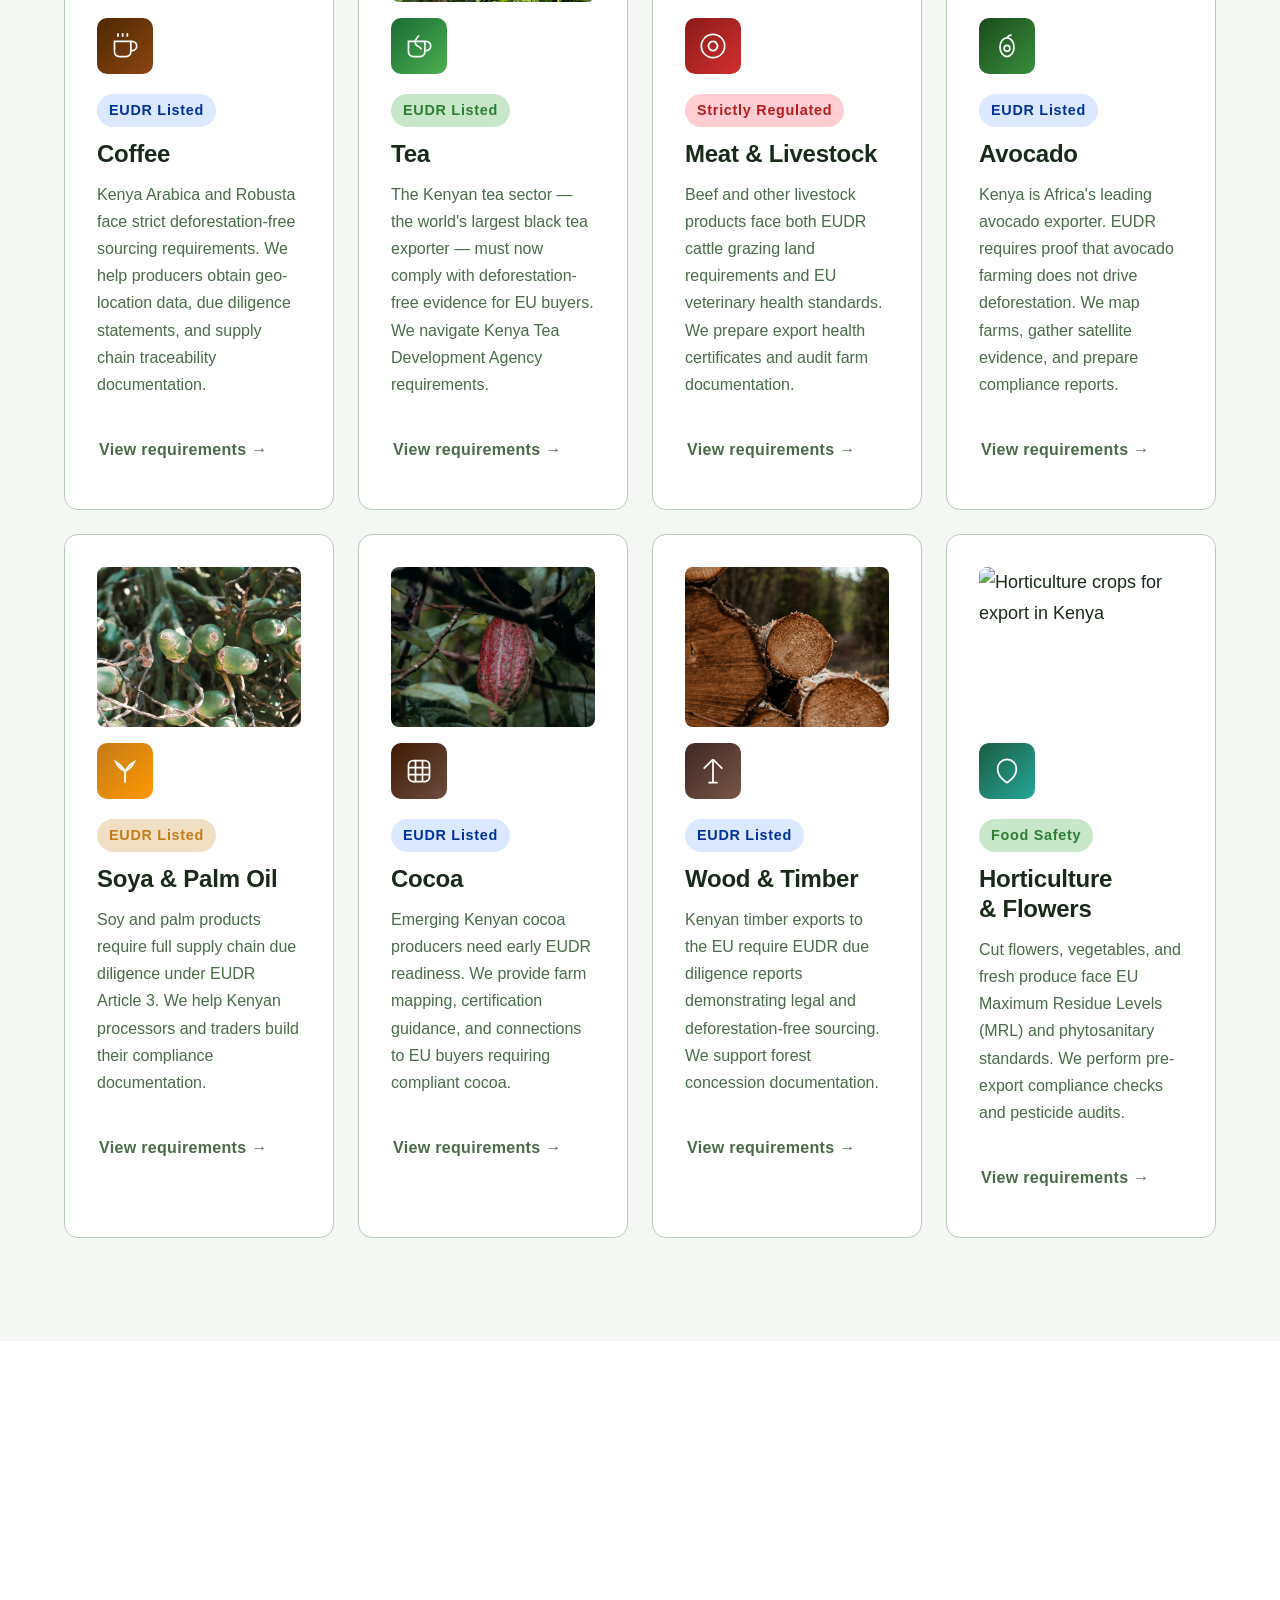
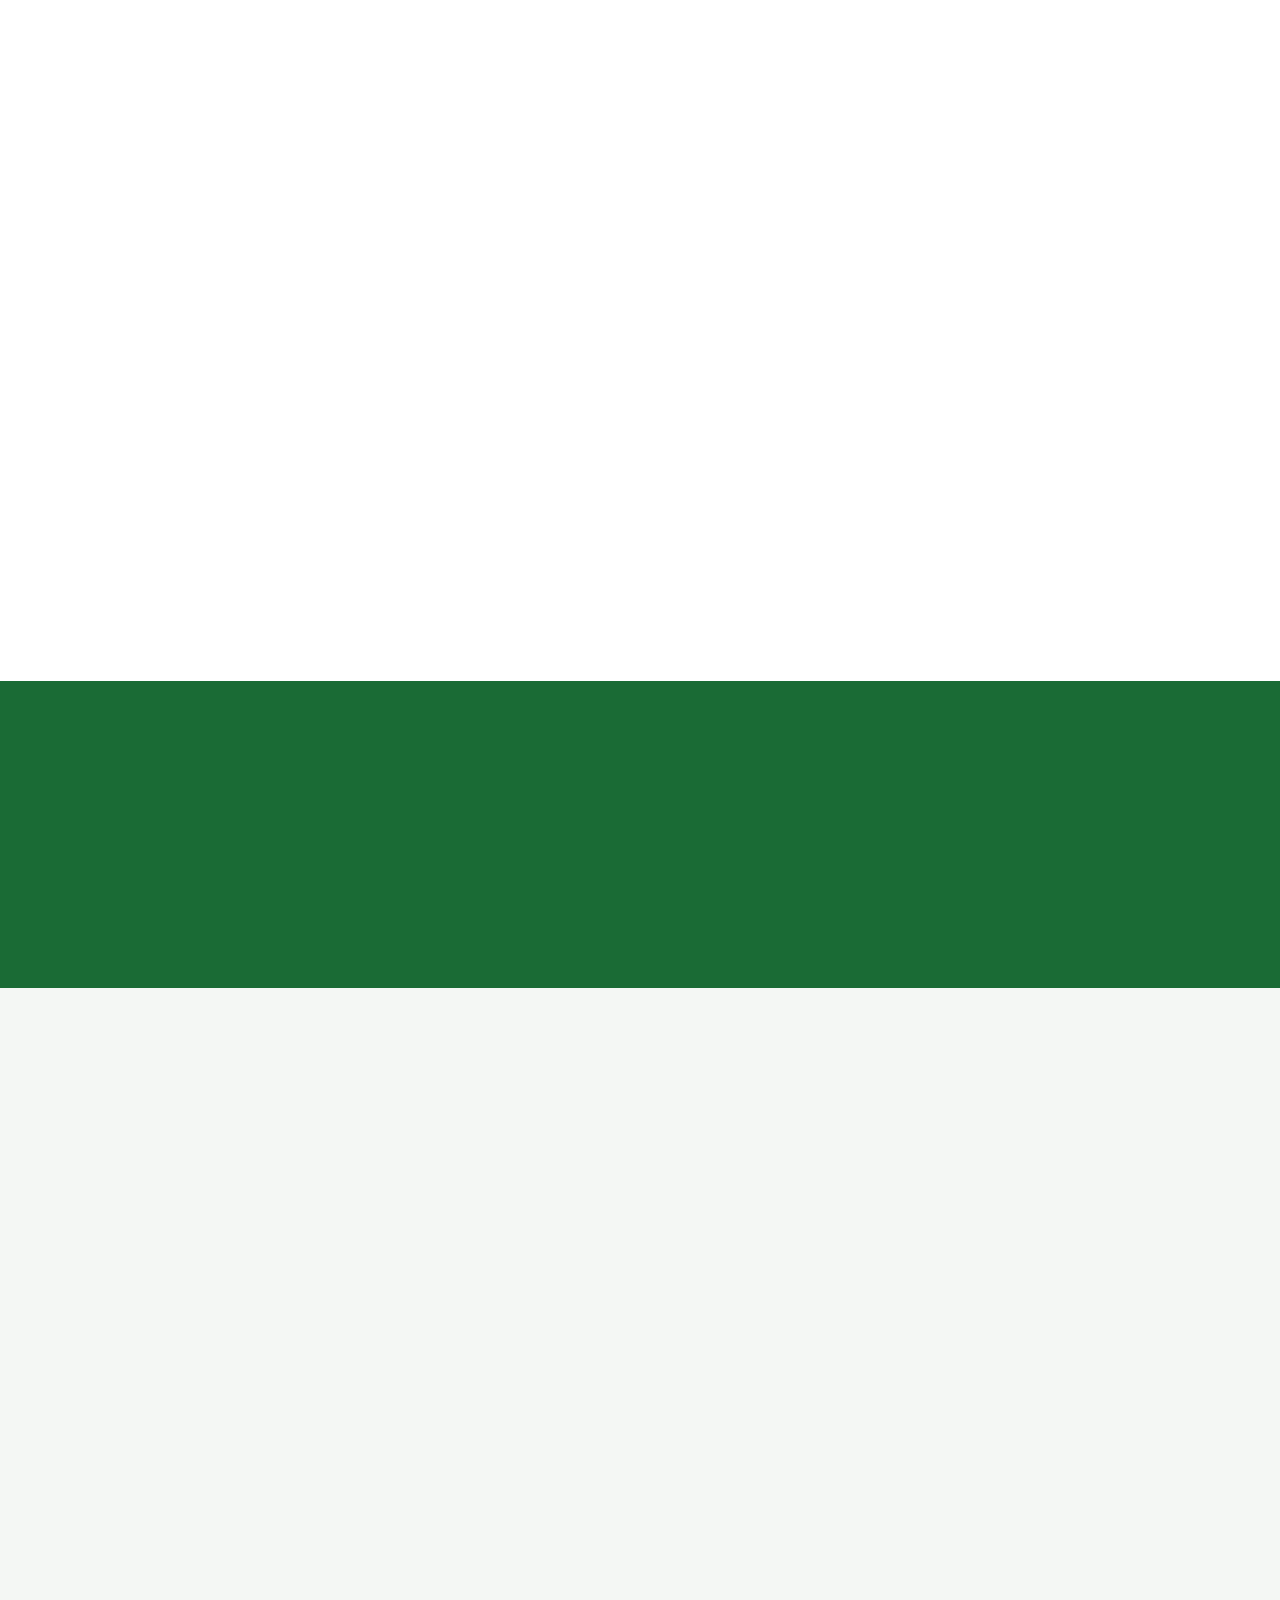
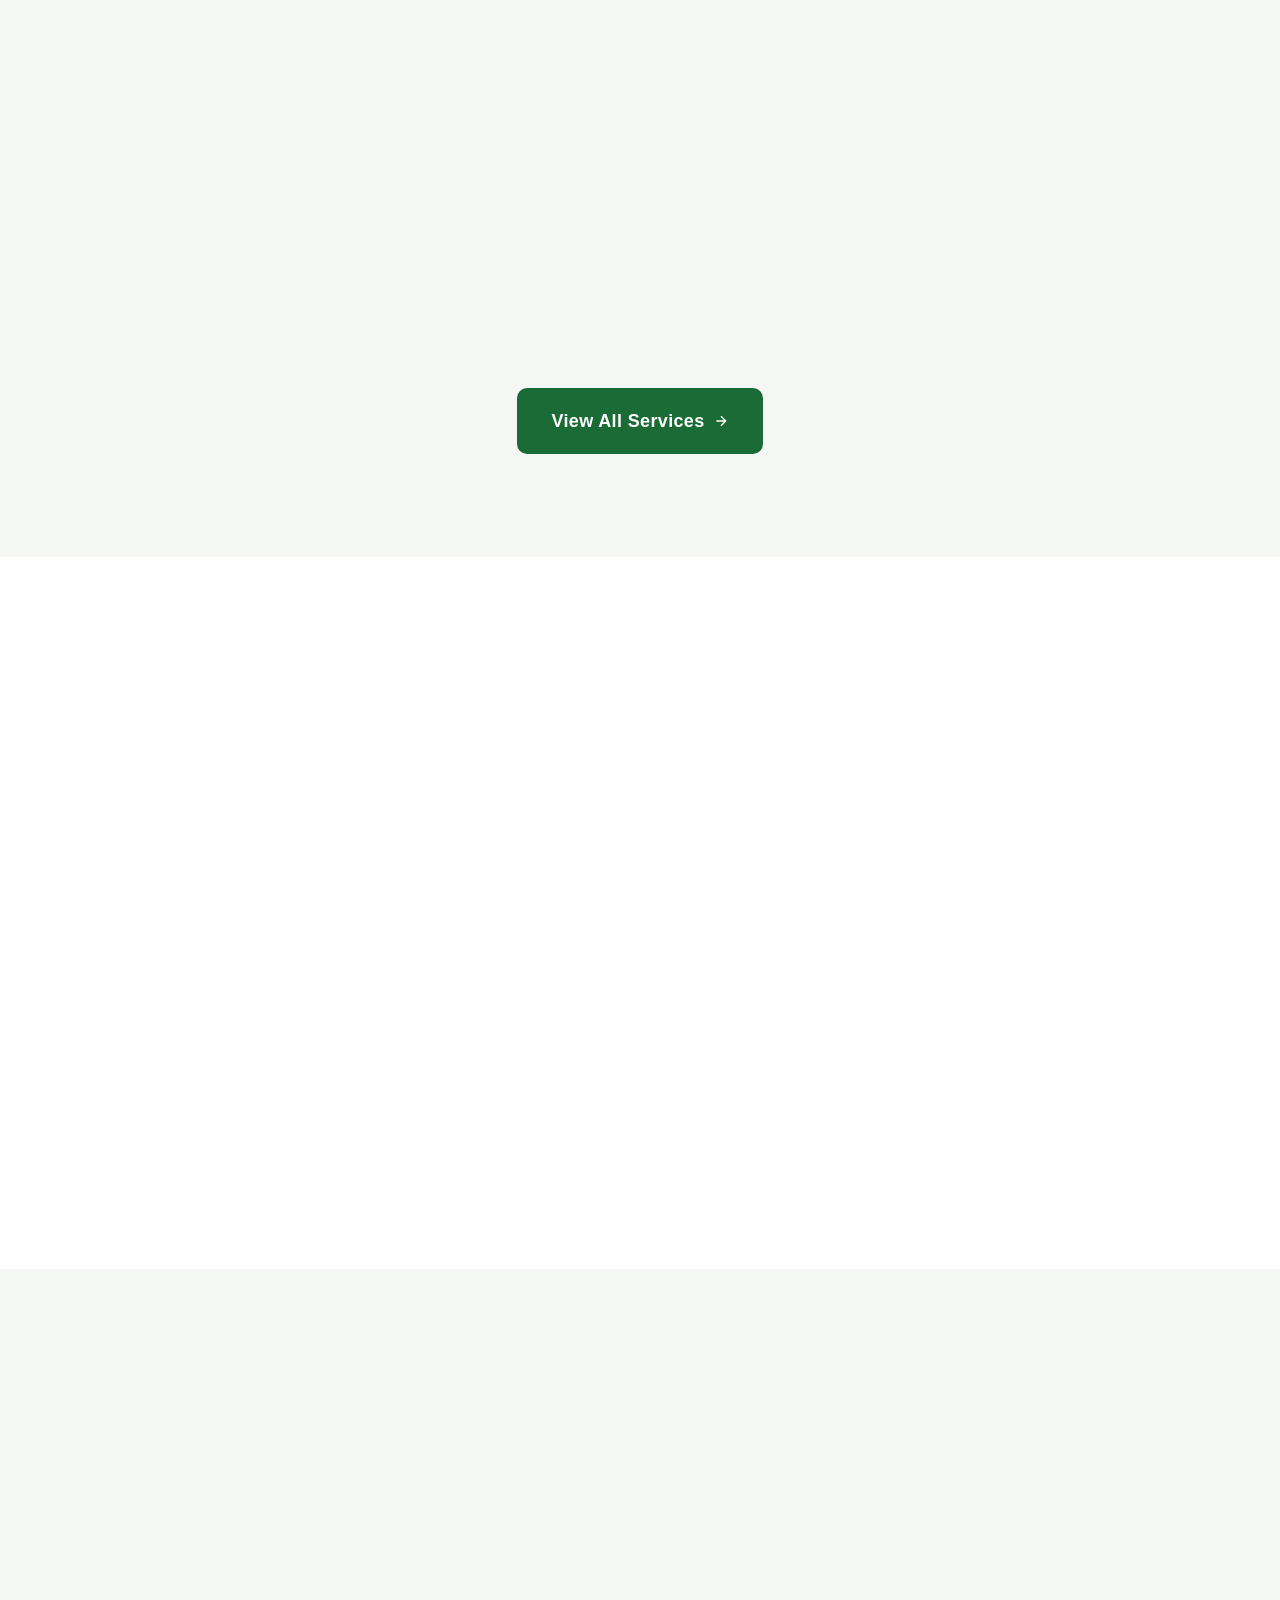
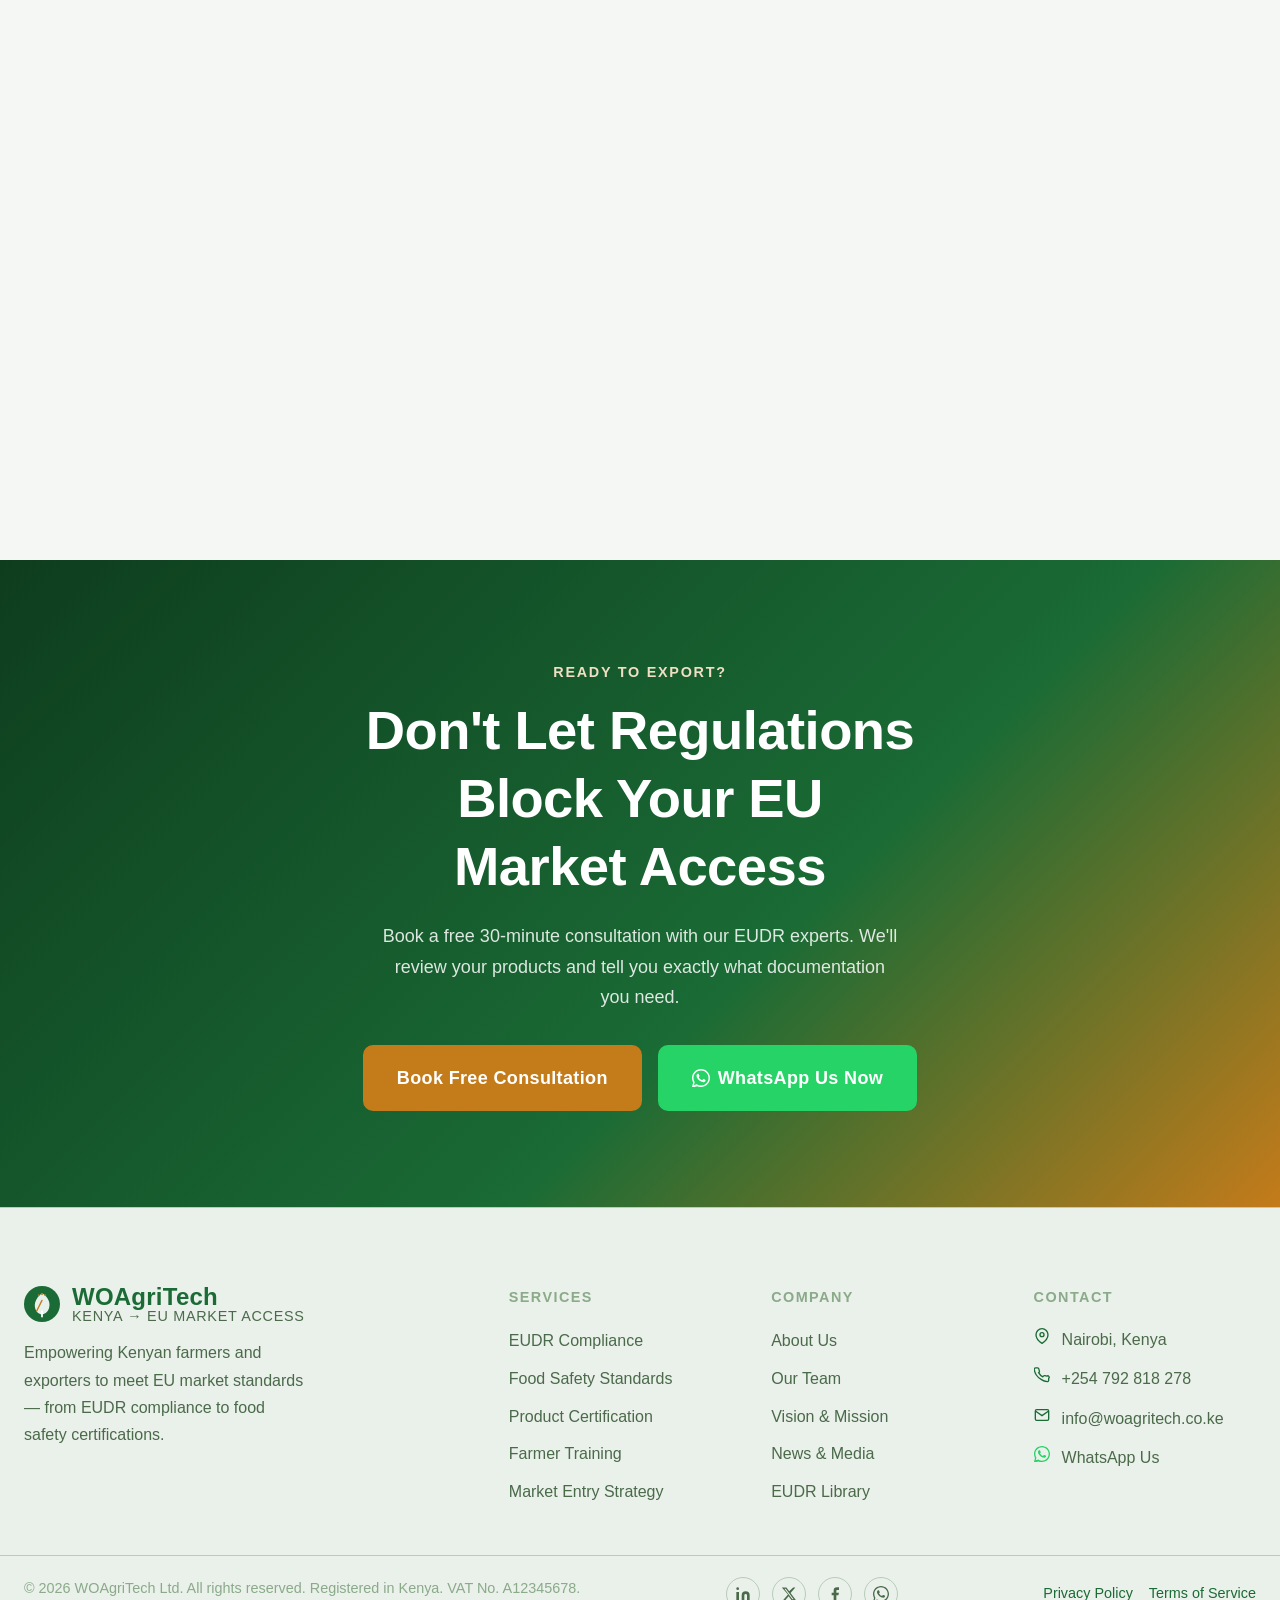
==== commit 4b0b6530: "Replace image sources for various feature cards" ====
--- a/index.html
+++ b/index.html
@@ -161,8 +161,8 @@
           <div class="feature-card reveal" role="article">
             <!-- Card photo: Kenya coffee harvest -->
             <div class="feature-card-img" style="height:160px;overflow:hidden;border-radius:8px;margin-bottom:var(--space-4)">
-              <img src="images/coffee-farm.jpg"
-                   alt="Woman picking coffee in Kenya"
+              <img src="images/coffee_projeto.jpg"
+                   alt="Coffee plantation in Kenya"
                    loading="lazy"
                    style="width:100%;height:100%;object-fit:cover;">
             </div>
@@ -185,7 +185,7 @@
           <div class="feature-card reveal" role="article">
             <!-- Card photo: African tea plantation -->
             <div class="feature-card-img" style="height:160px;overflow:hidden;border-radius:8px;margin-bottom:var(--space-4)">
-              <img src="images/tea-farm.jpg"
+              <img src="images/Tee_dinda.jpg"
                    alt="Tea plantation in East Africa"
                    loading="lazy"
                    style="width:100%;height:100%;object-fit:cover;">
@@ -210,7 +210,7 @@
           <div class="feature-card reveal" role="article">
             <!-- Card photo: Kenya livestock farming -->
             <div class="feature-card-img" style="height:160px;overflow:hidden;border-radius:8px;margin-bottom:var(--space-4)">
-              <img src="images/meat-livestock.jpg"
+              <img src="images/Bull_andrew.jpg"
                    alt="Sustainable agriculture in Kenya"
                    loading="lazy"
                    style="width:100%;height:100%;object-fit:cover;">
@@ -235,7 +235,7 @@
           <div class="feature-card reveal" role="article">
             <!-- Card photo: Kenya avocado export farm -->
             <div class="feature-card-img" style="height:160px;overflow:hidden;border-radius:8px;margin-bottom:var(--space-4)">
-              <img src="images/avocado-farm.jpg"
+              <img src="images/Avcado_eddie_pipocas.jpg"
                    alt="Organic avocados from Kenya"
                    loading="lazy"
                    style="width:100%;height:100%;object-fit:cover;">
@@ -261,7 +261,7 @@
           <div class="feature-card reveal" role="article">
             <!-- Card photo: herb/spice farming for export Kenya -->
             <div class="feature-card-img" style="height:160px;overflow:hidden;border-radius:8px;margin-bottom:var(--space-4)">
-              <img src="images/horticulture.jpg"
+              <img src="images/Palm_wei.jpg"
                    alt="Kenya herb farming for EU export"
                    loading="lazy"
                    style="width:100%;height:100%;object-fit:cover;">
@@ -285,7 +285,7 @@
           <div class="feature-card reveal" role="article">
             <!-- Card photo: coffee farm (similar crop type) -->
             <div class="feature-card-img" style="height:160px;overflow:hidden;border-radius:8px;margin-bottom:var(--space-4)">
-              <img src="images/coffee-farm.jpg"
+              <img src="images/cocoa_isuru.jpg"
                    alt="Kenya agricultural produce for export"
                    loading="lazy"
                    style="width:100%;height:100%;object-fit:cover;">
@@ -310,7 +310,7 @@
           <div class="feature-card reveal" role="article">
             <!-- Card photo: Kenyan agriculture export context -->
             <div class="feature-card-img" style="height:160px;overflow:hidden;border-radius:8px;margin-bottom:var(--space-4)">
-              <img src="images/coffee-farm.jpg"
+              <img src="images/Timeber_ Irena.jpg"
                    alt="Workers processing coffee in Nyeri, Kenya"
                    loading="lazy"
                    style="width:100%;height:100%;object-fit:cover;">
@@ -334,7 +334,7 @@
           <div class="feature-card reveal" role="article">
             <!-- Card photo: Kenya horticulture for export -->
             <div class="feature-card-img" style="height:160px;overflow:hidden;border-radius:8px;margin-bottom:var(--space-4)">
-              <img src="images/horticulture.jpg"
+              <img src="images/Flower_rebecca.jpg"
                    alt="Horticulture crops for export in Kenya"
                    loading="lazy"
                    style="width:100%;height:100%;object-fit:cover;">
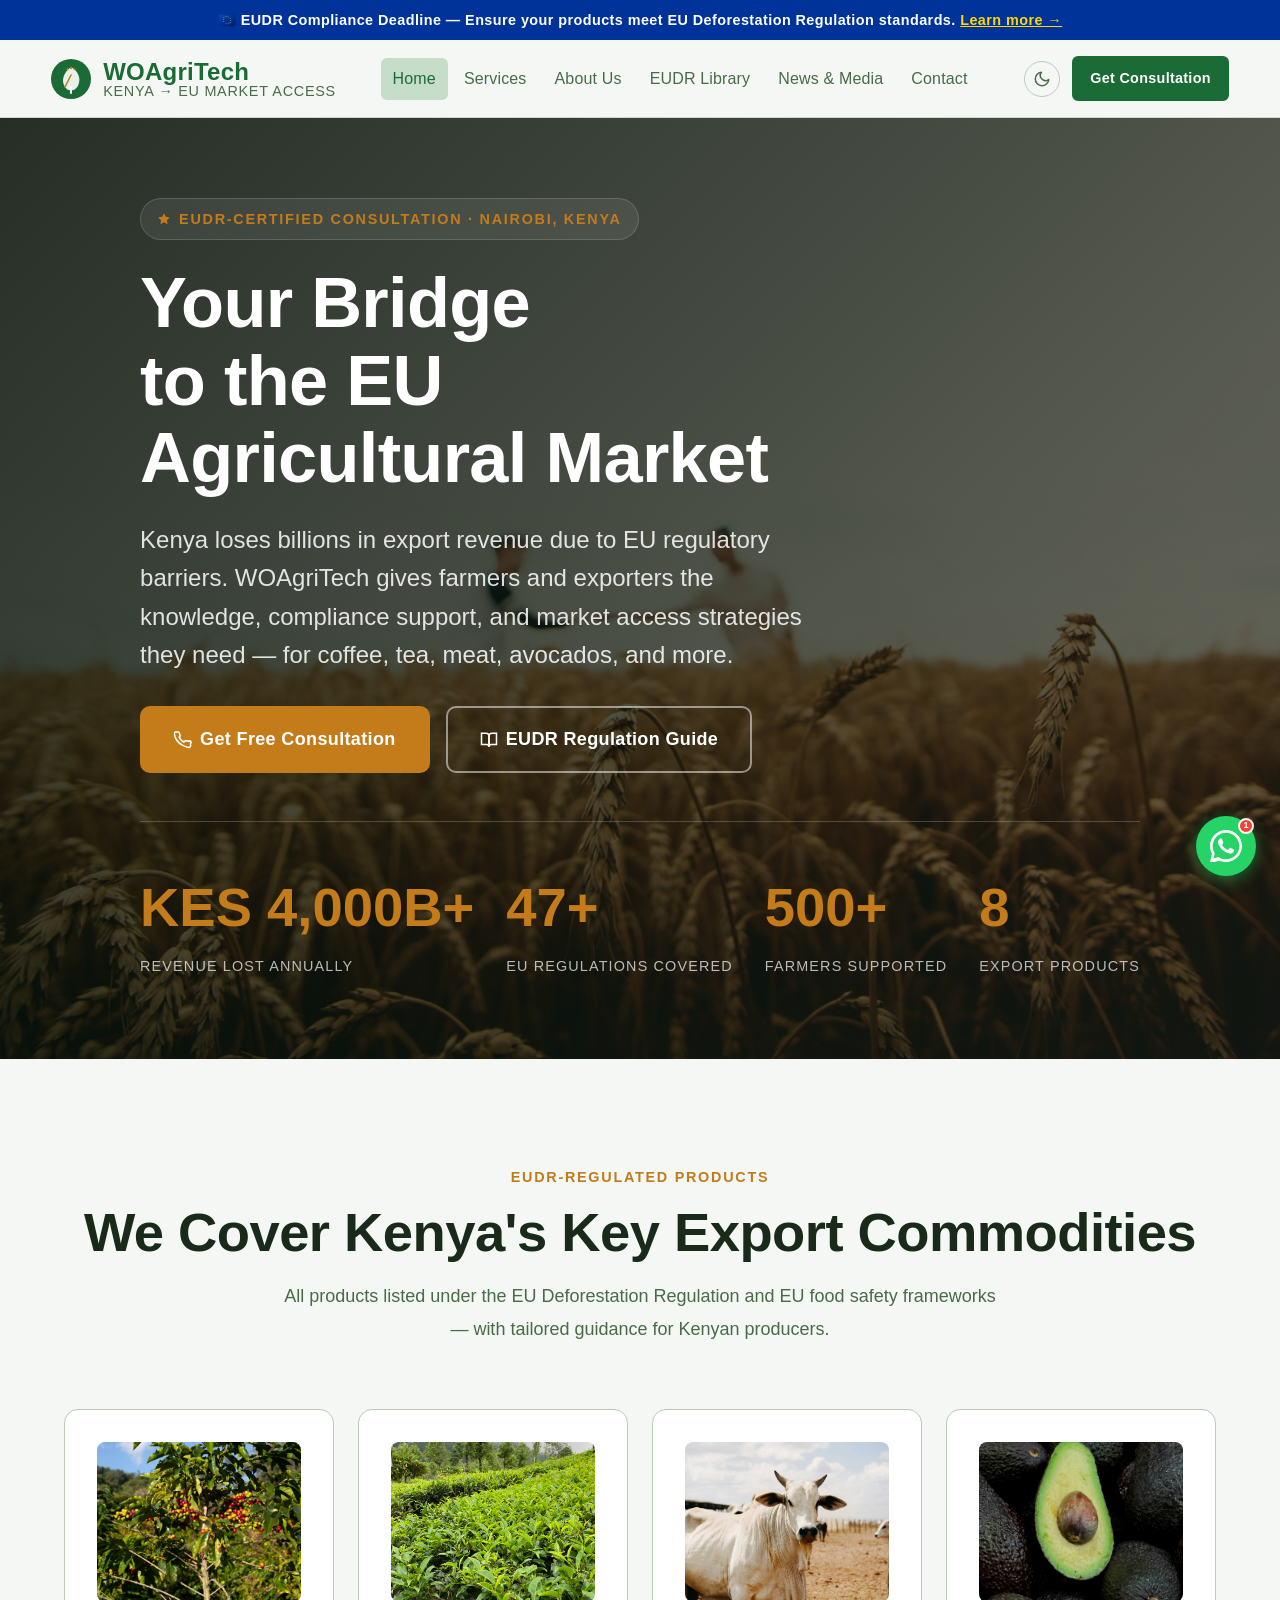
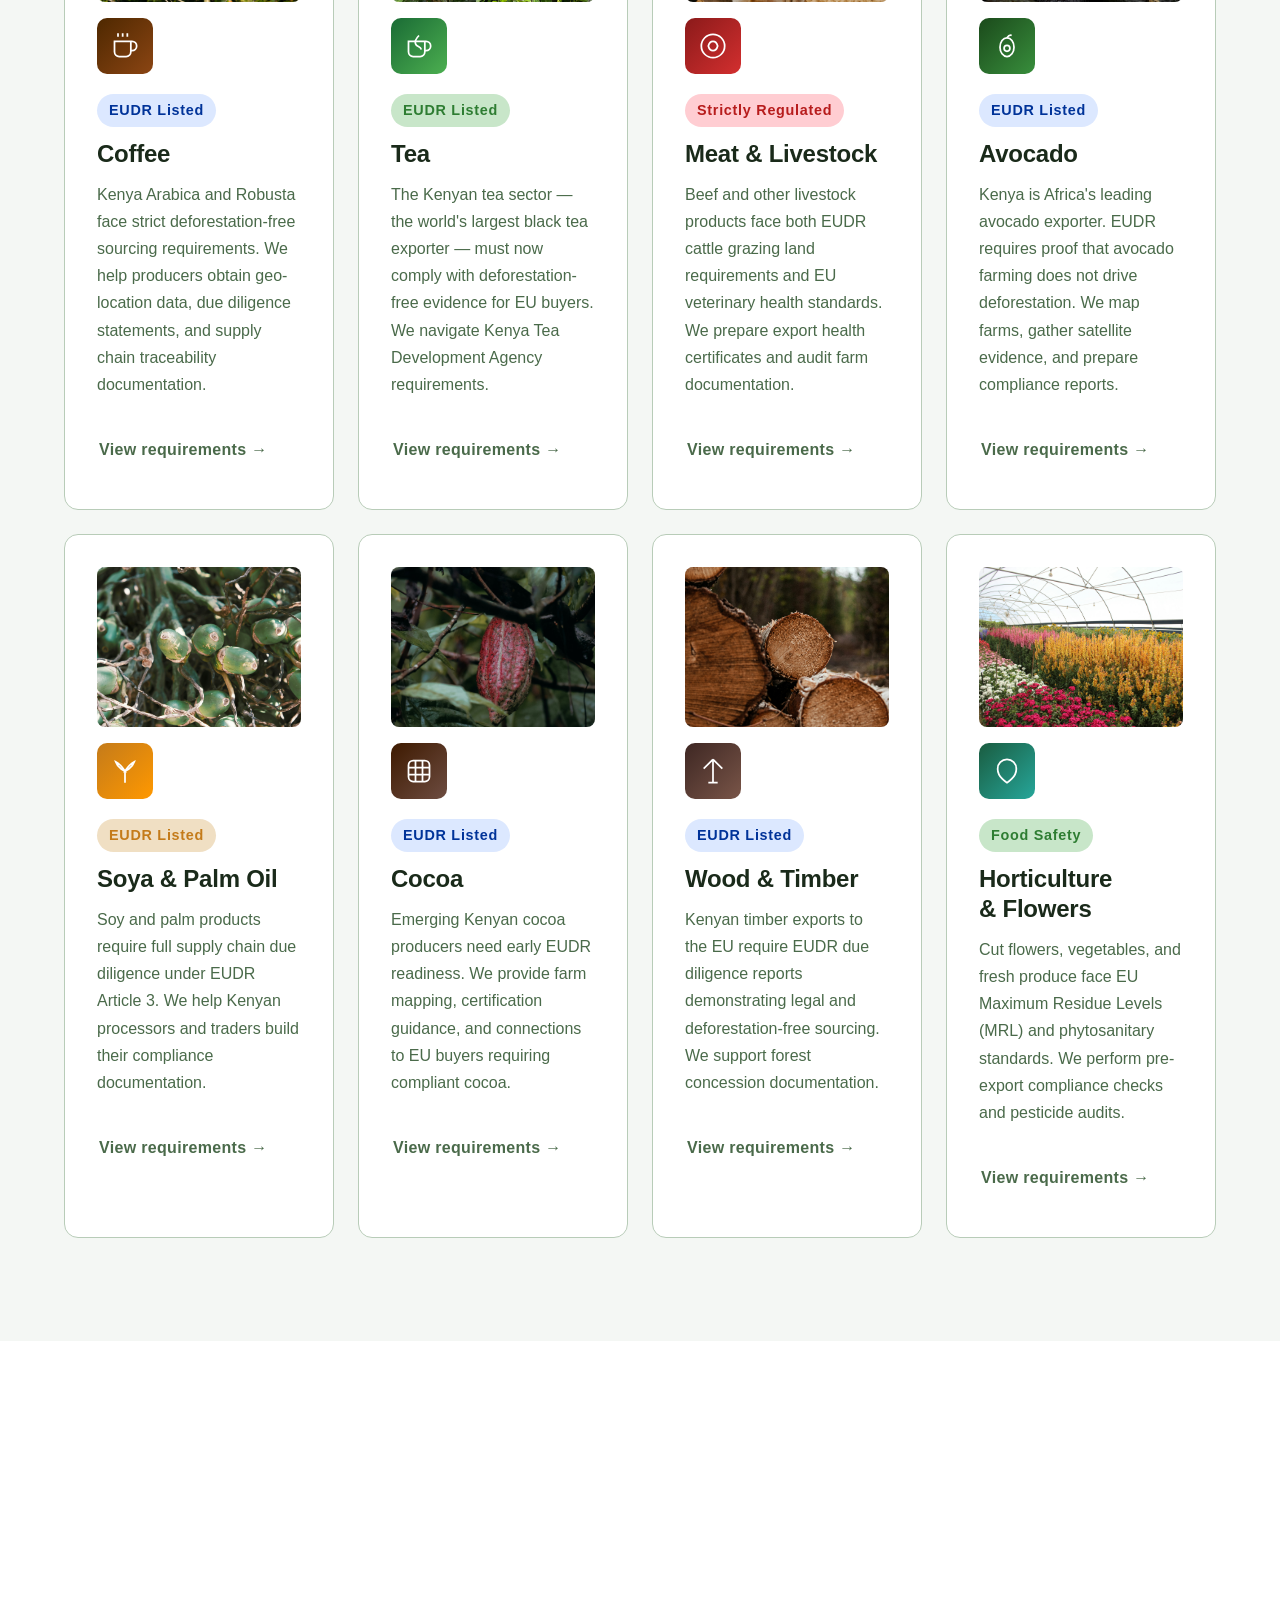
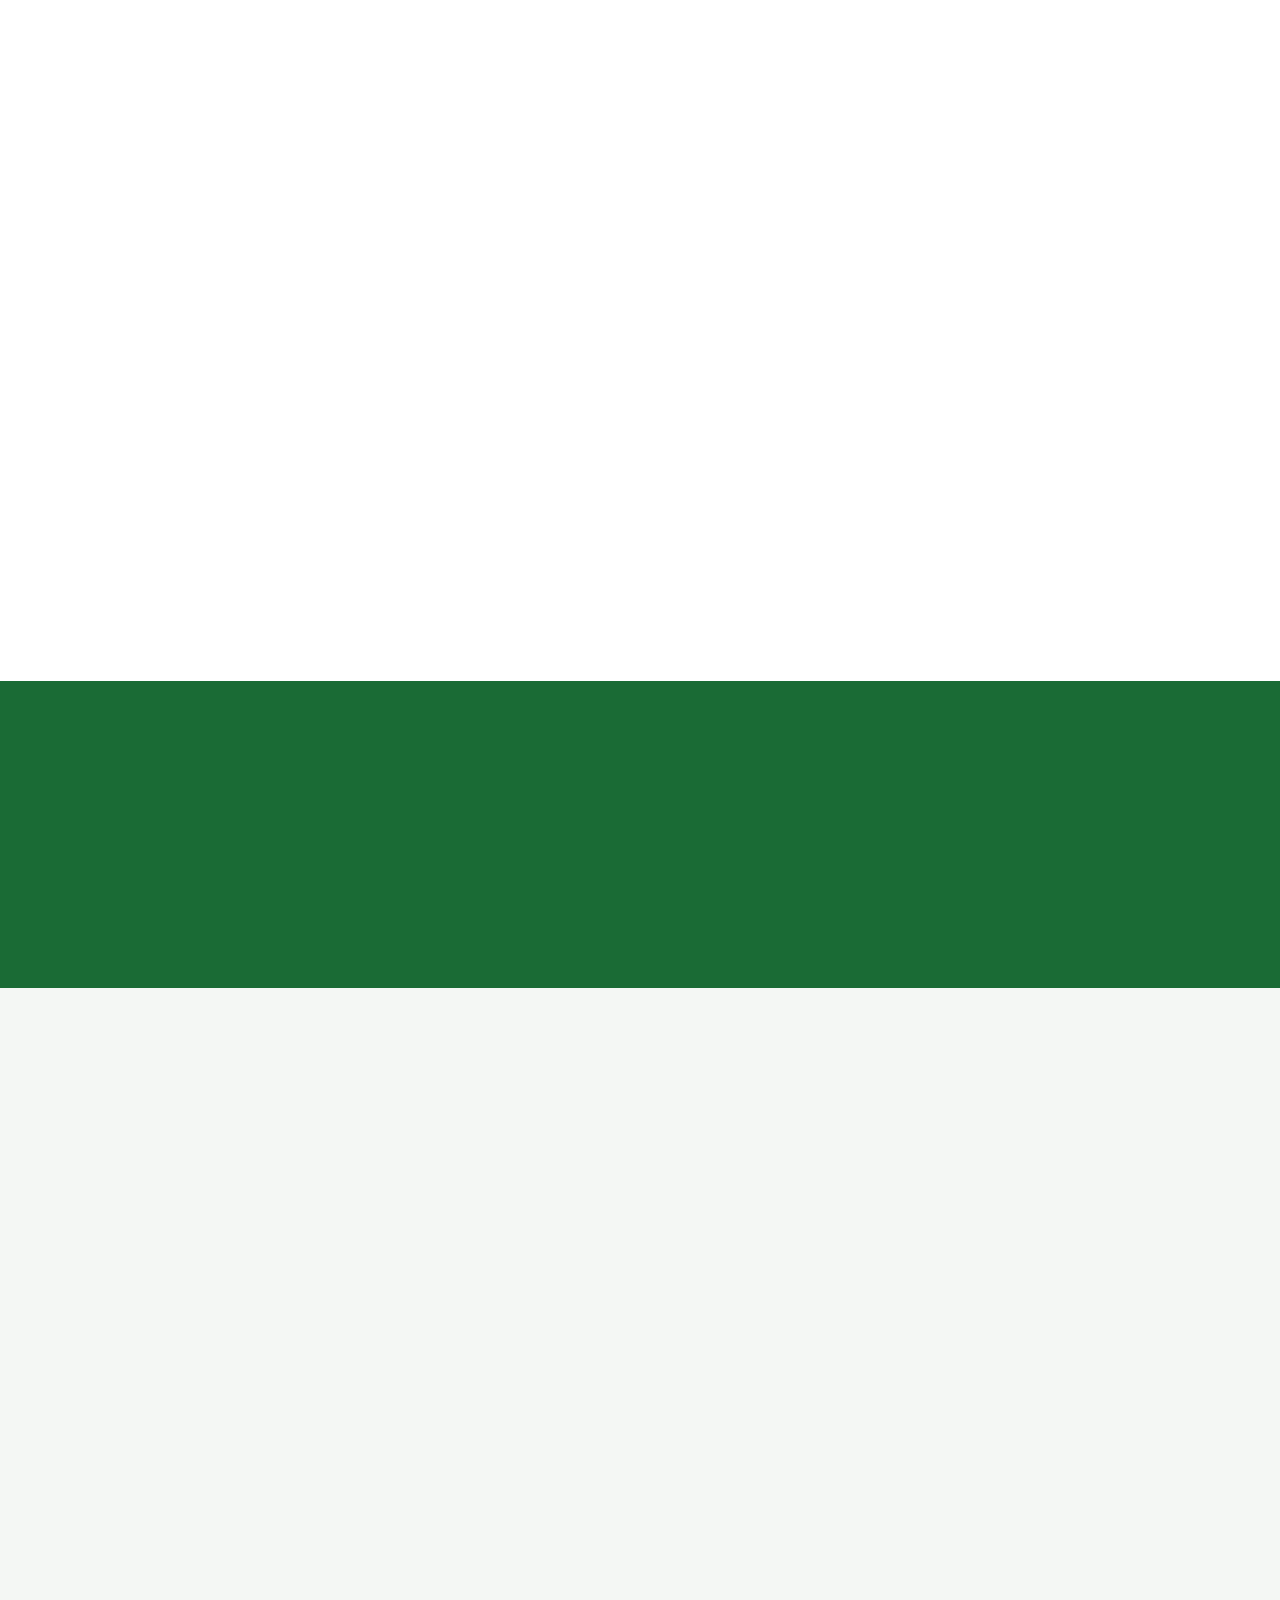
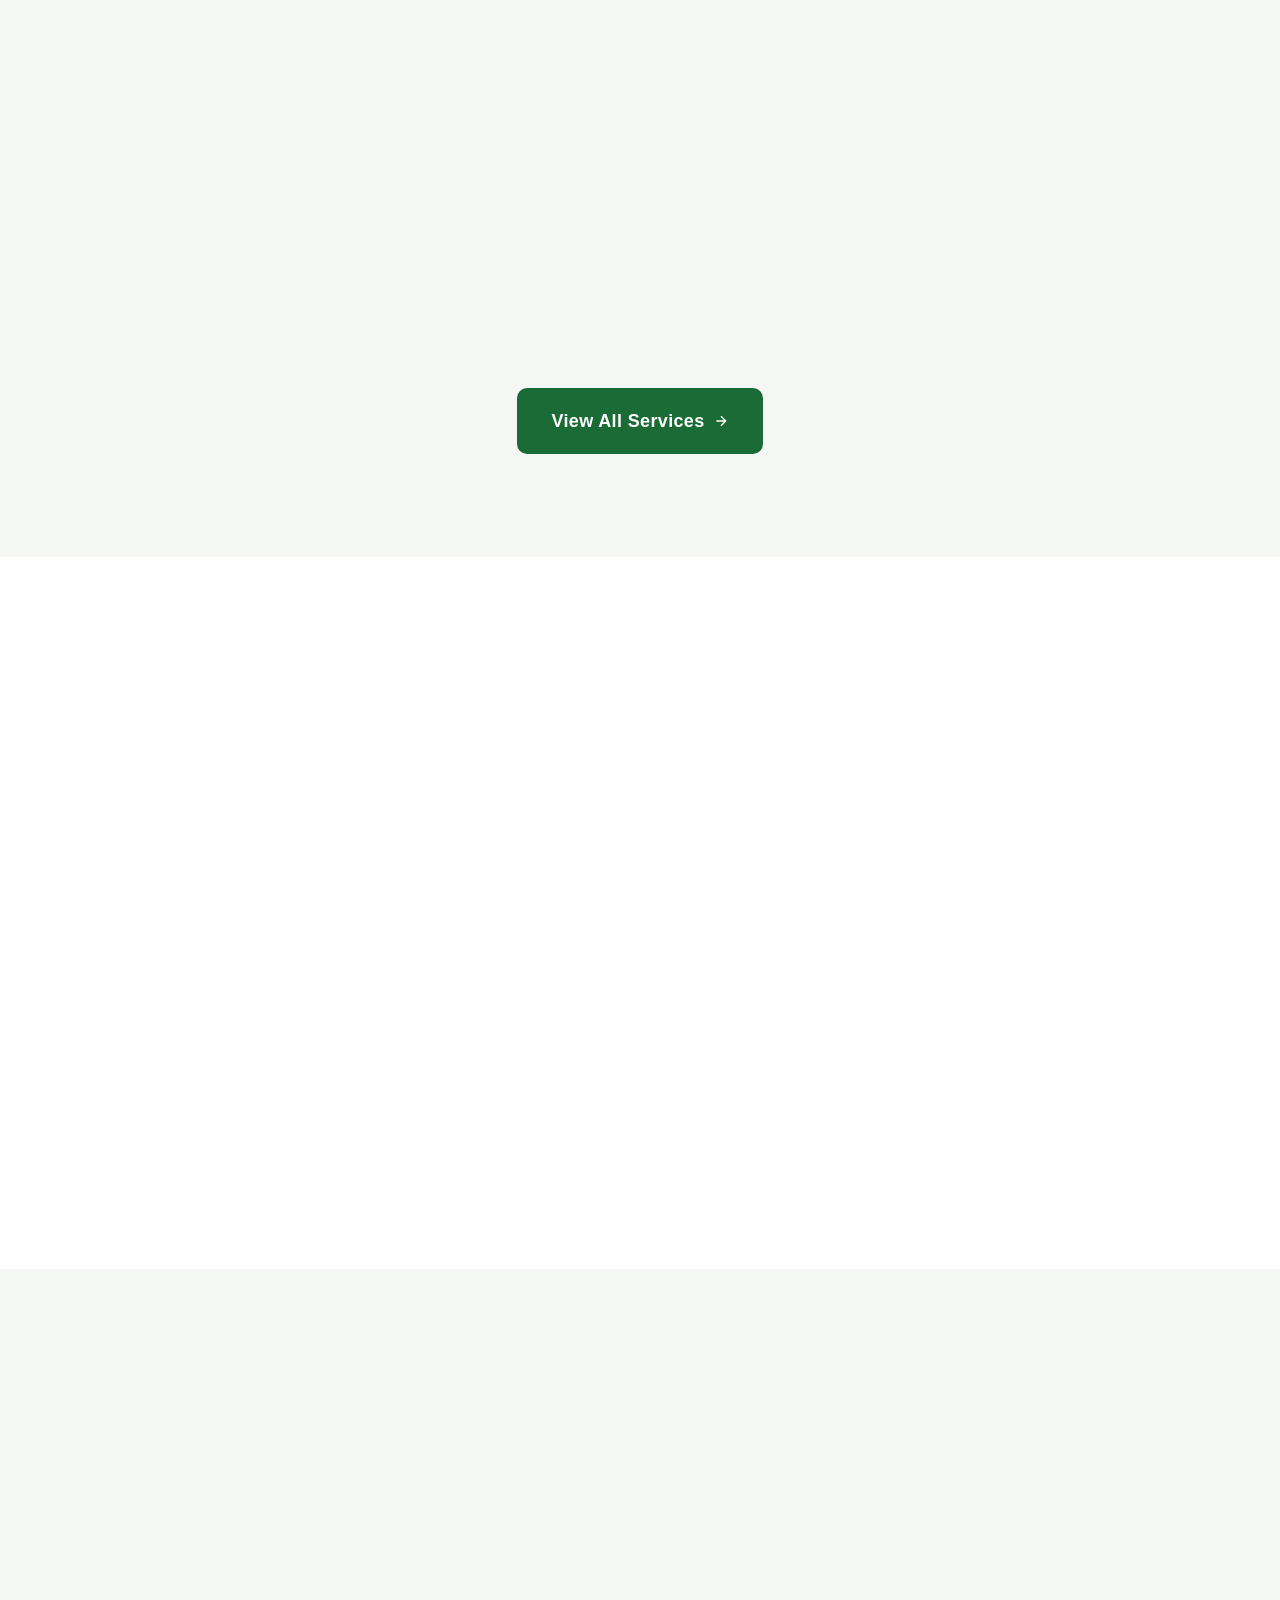
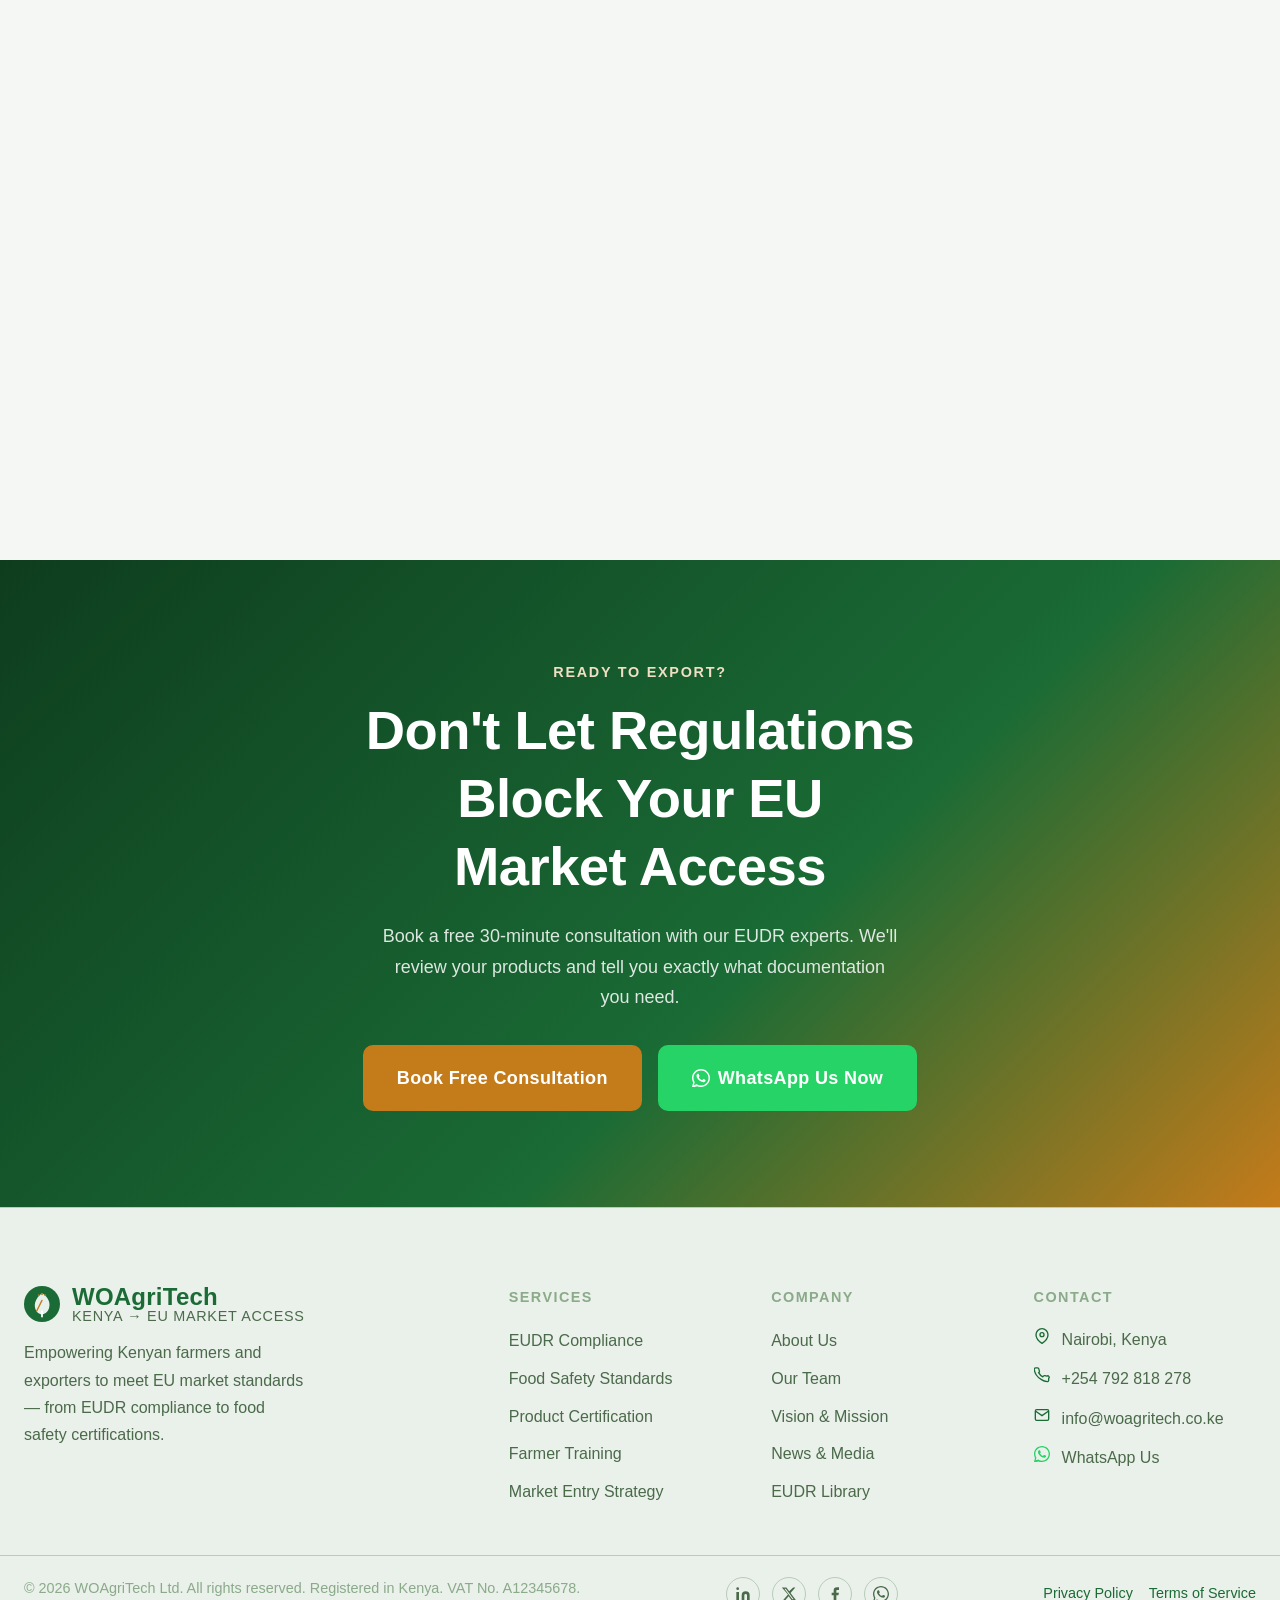
==== commit f6234630: "Fix image file names in index.html" ====
--- a/index.html
+++ b/index.html
@@ -161,7 +161,7 @@
           <div class="feature-card reveal" role="article">
             <!-- Card photo: Kenya coffee harvest -->
             <div class="feature-card-img" style="height:160px;overflow:hidden;border-radius:8px;margin-bottom:var(--space-4)">
-              <img src="images/coffee_projeto.jpg"
+              <img src="images/Coffee_projeto.jpg"
                    alt="Coffee plantation in Kenya"
                    loading="lazy"
                    style="width:100%;height:100%;object-fit:cover;">
@@ -210,7 +210,7 @@
           <div class="feature-card reveal" role="article">
             <!-- Card photo: Kenya livestock farming -->
             <div class="feature-card-img" style="height:160px;overflow:hidden;border-radius:8px;margin-bottom:var(--space-4)">
-              <img src="images/Bull_andrew.jpg"
+              <img src="images/Bull_andrey.jpg"
                    alt="Sustainable agriculture in Kenya"
                    loading="lazy"
                    style="width:100%;height:100%;object-fit:cover;">
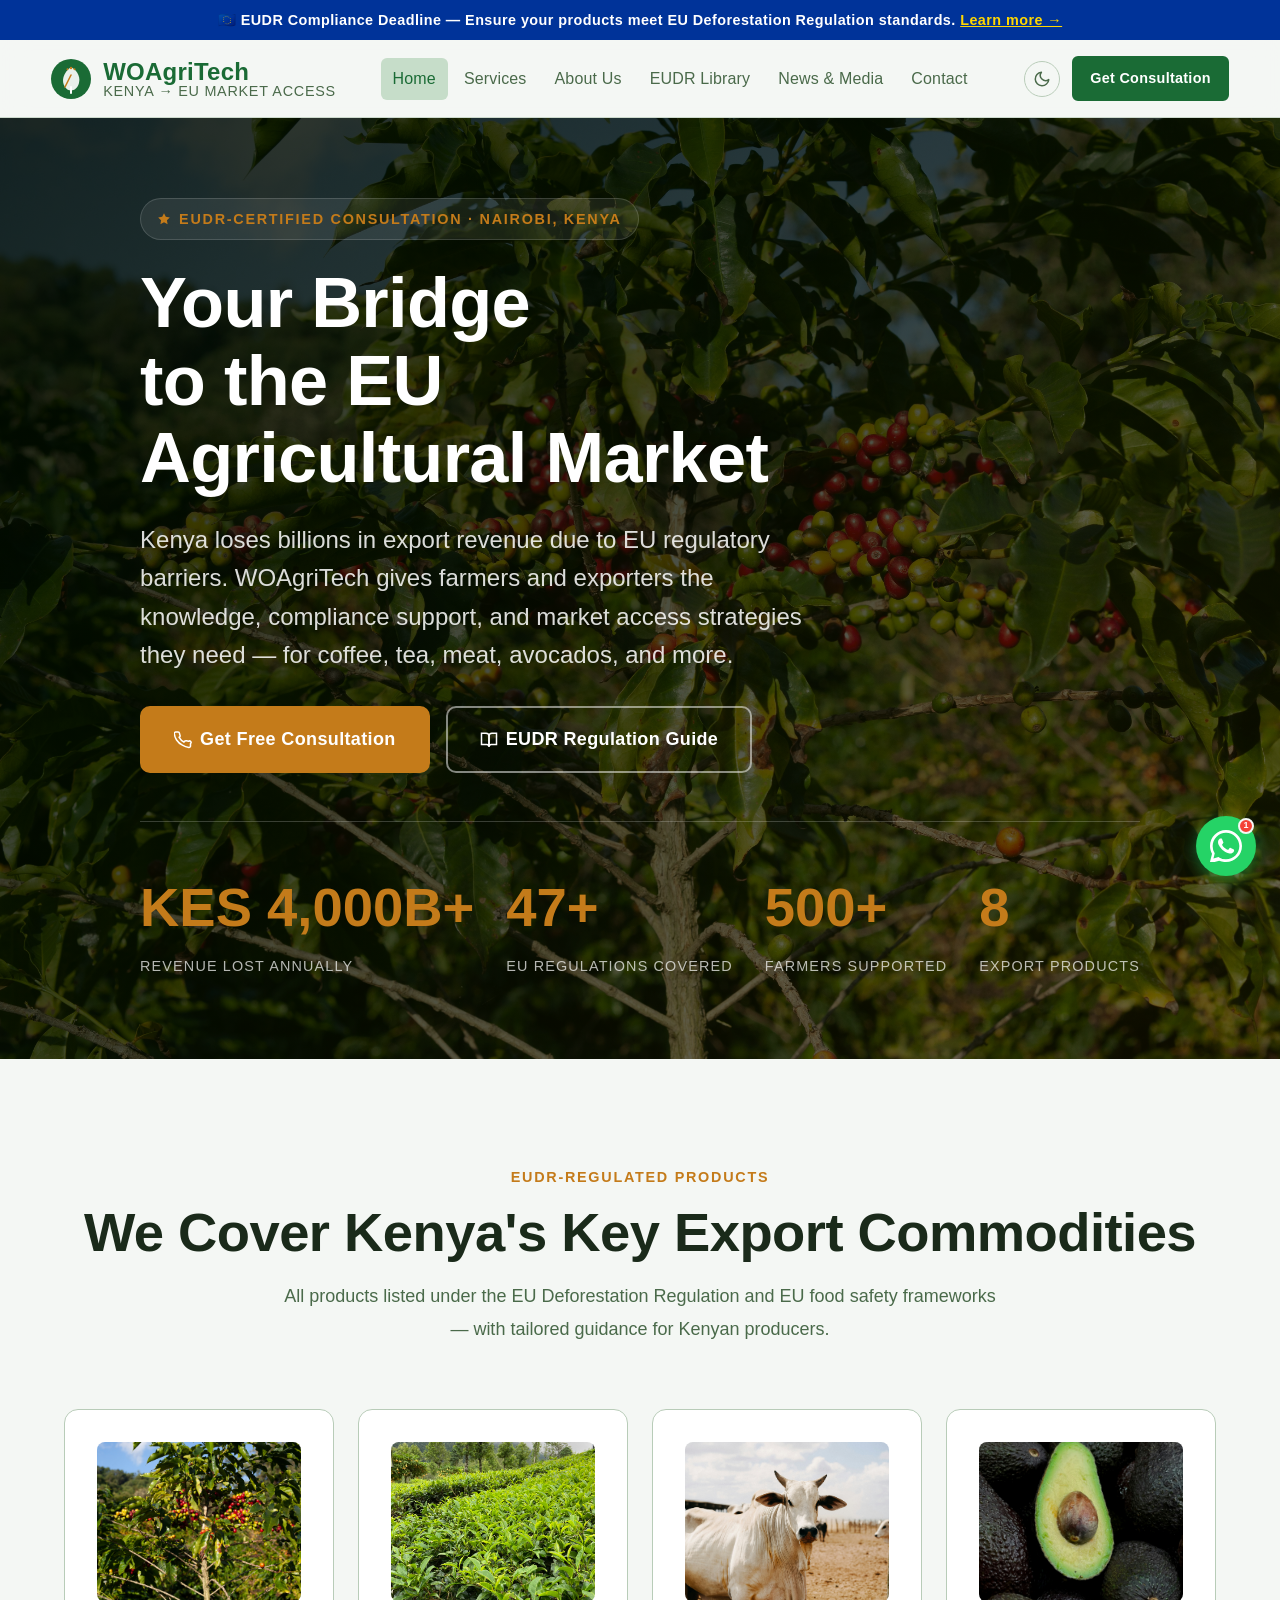
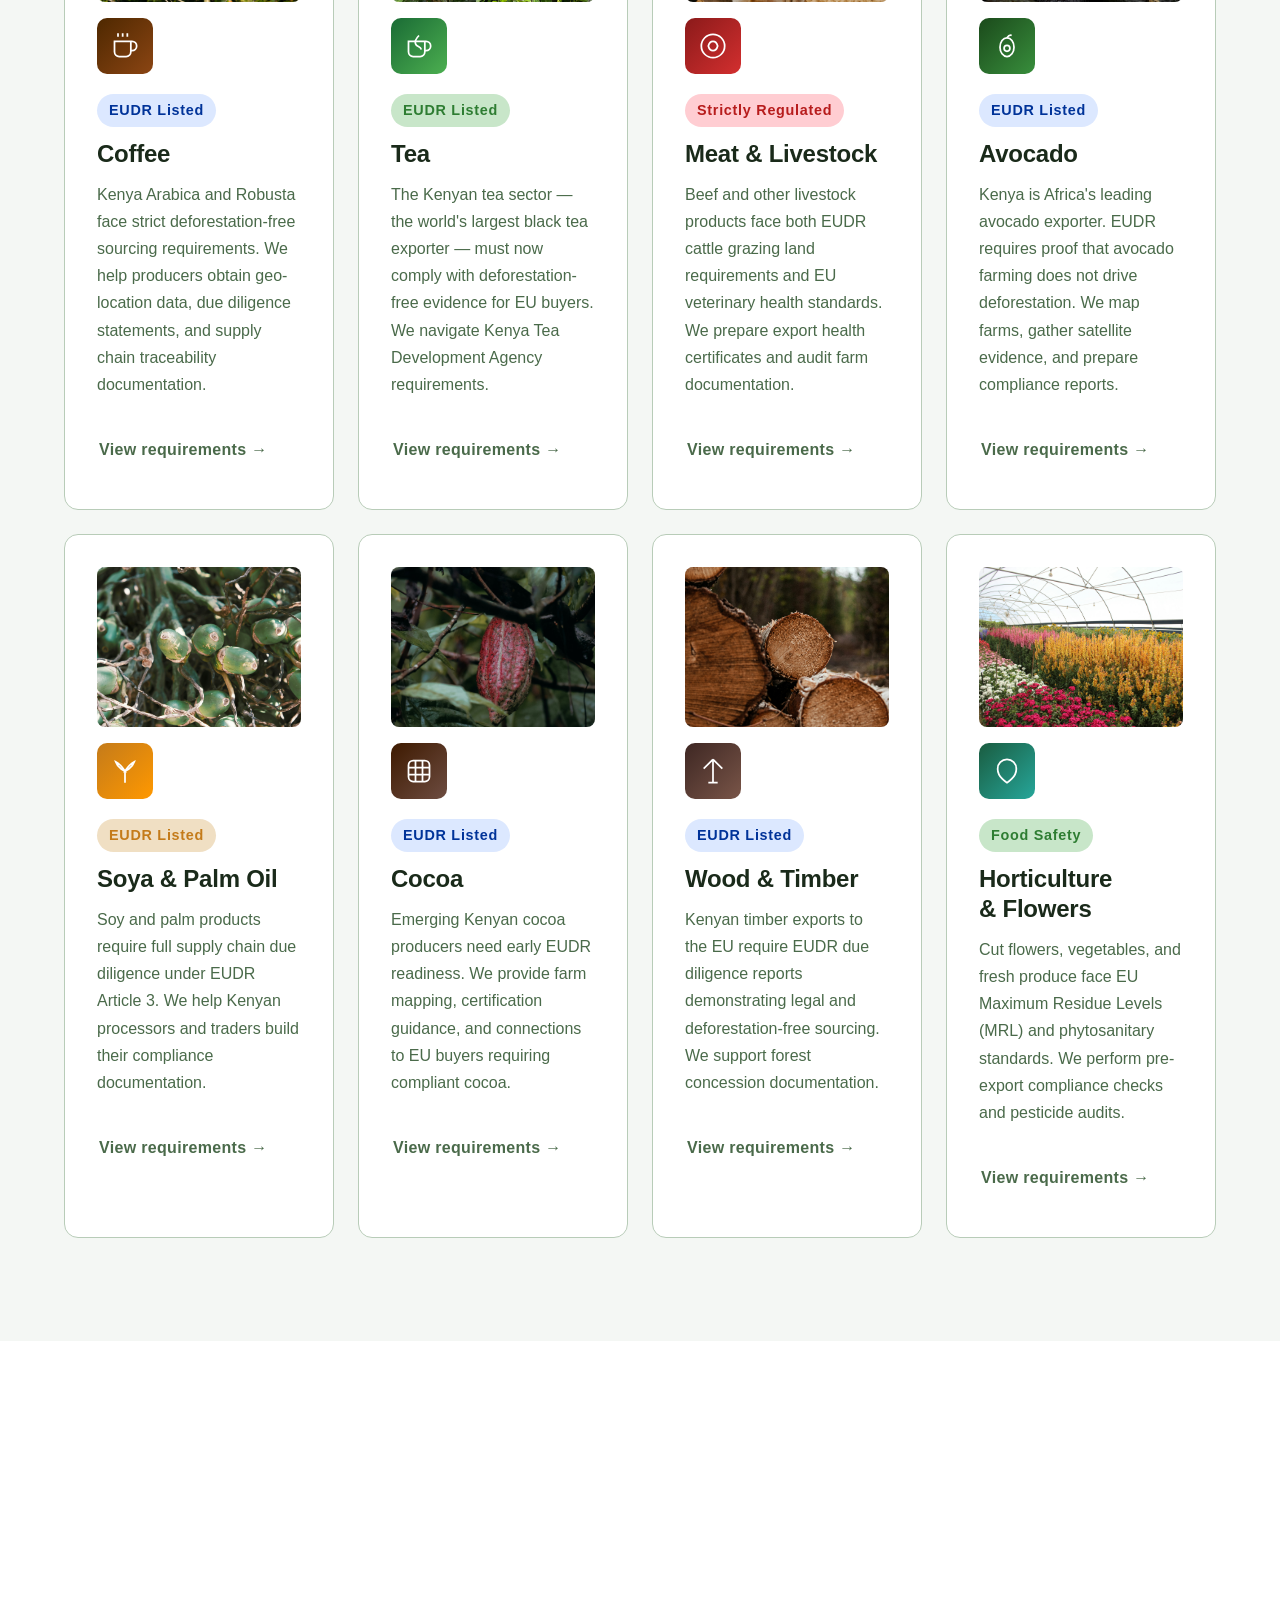
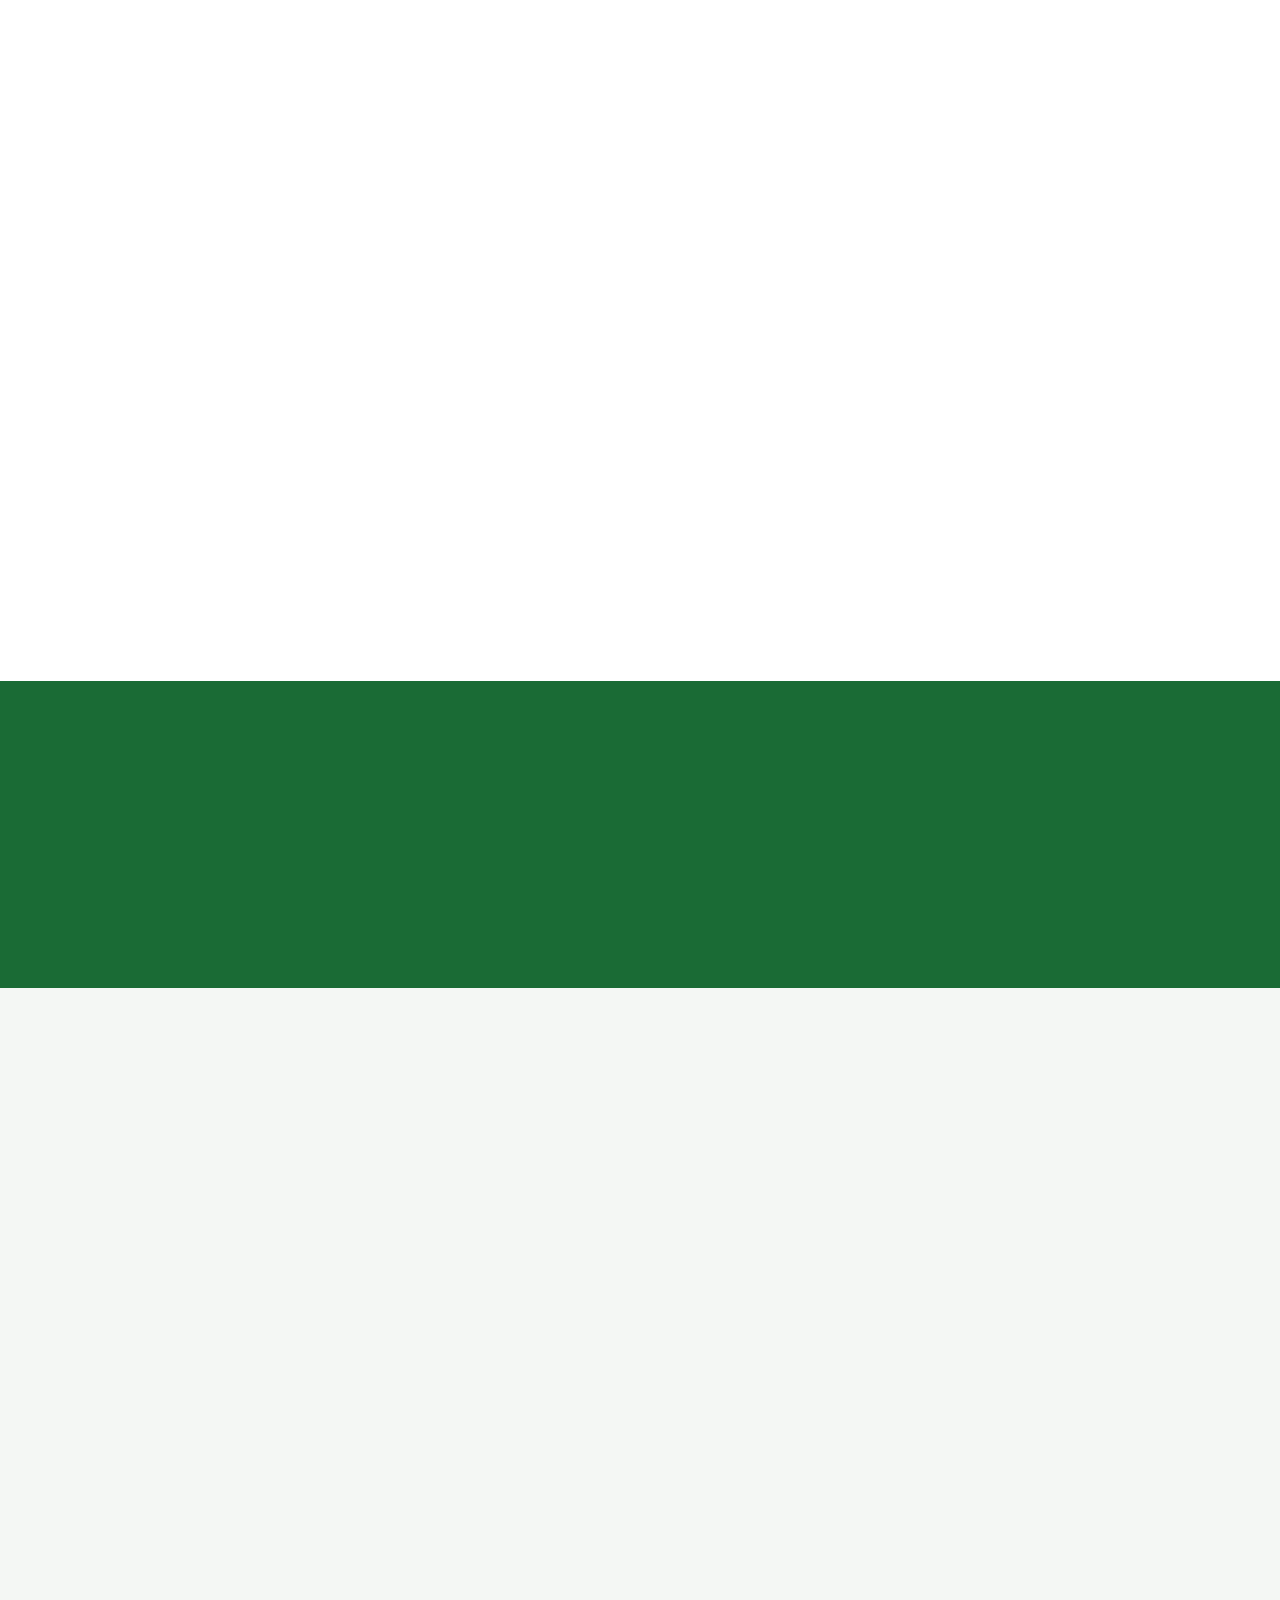
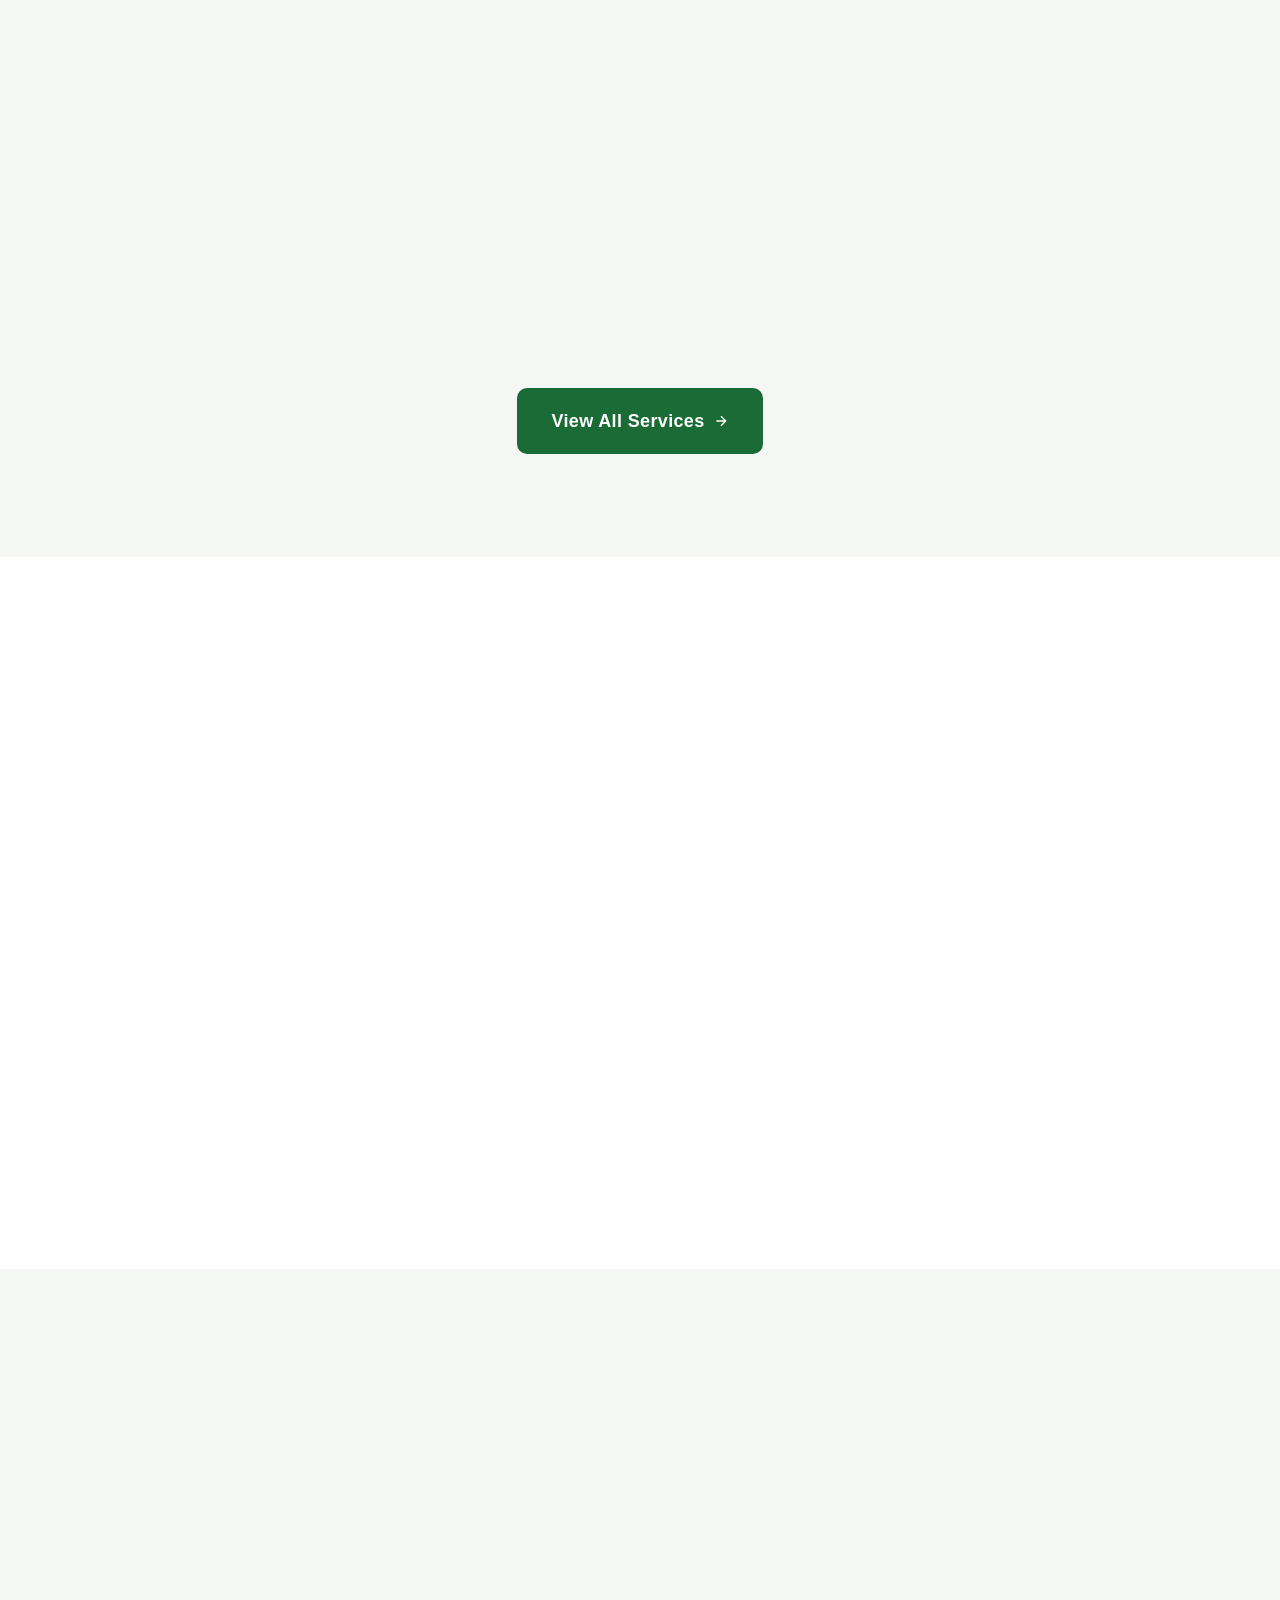
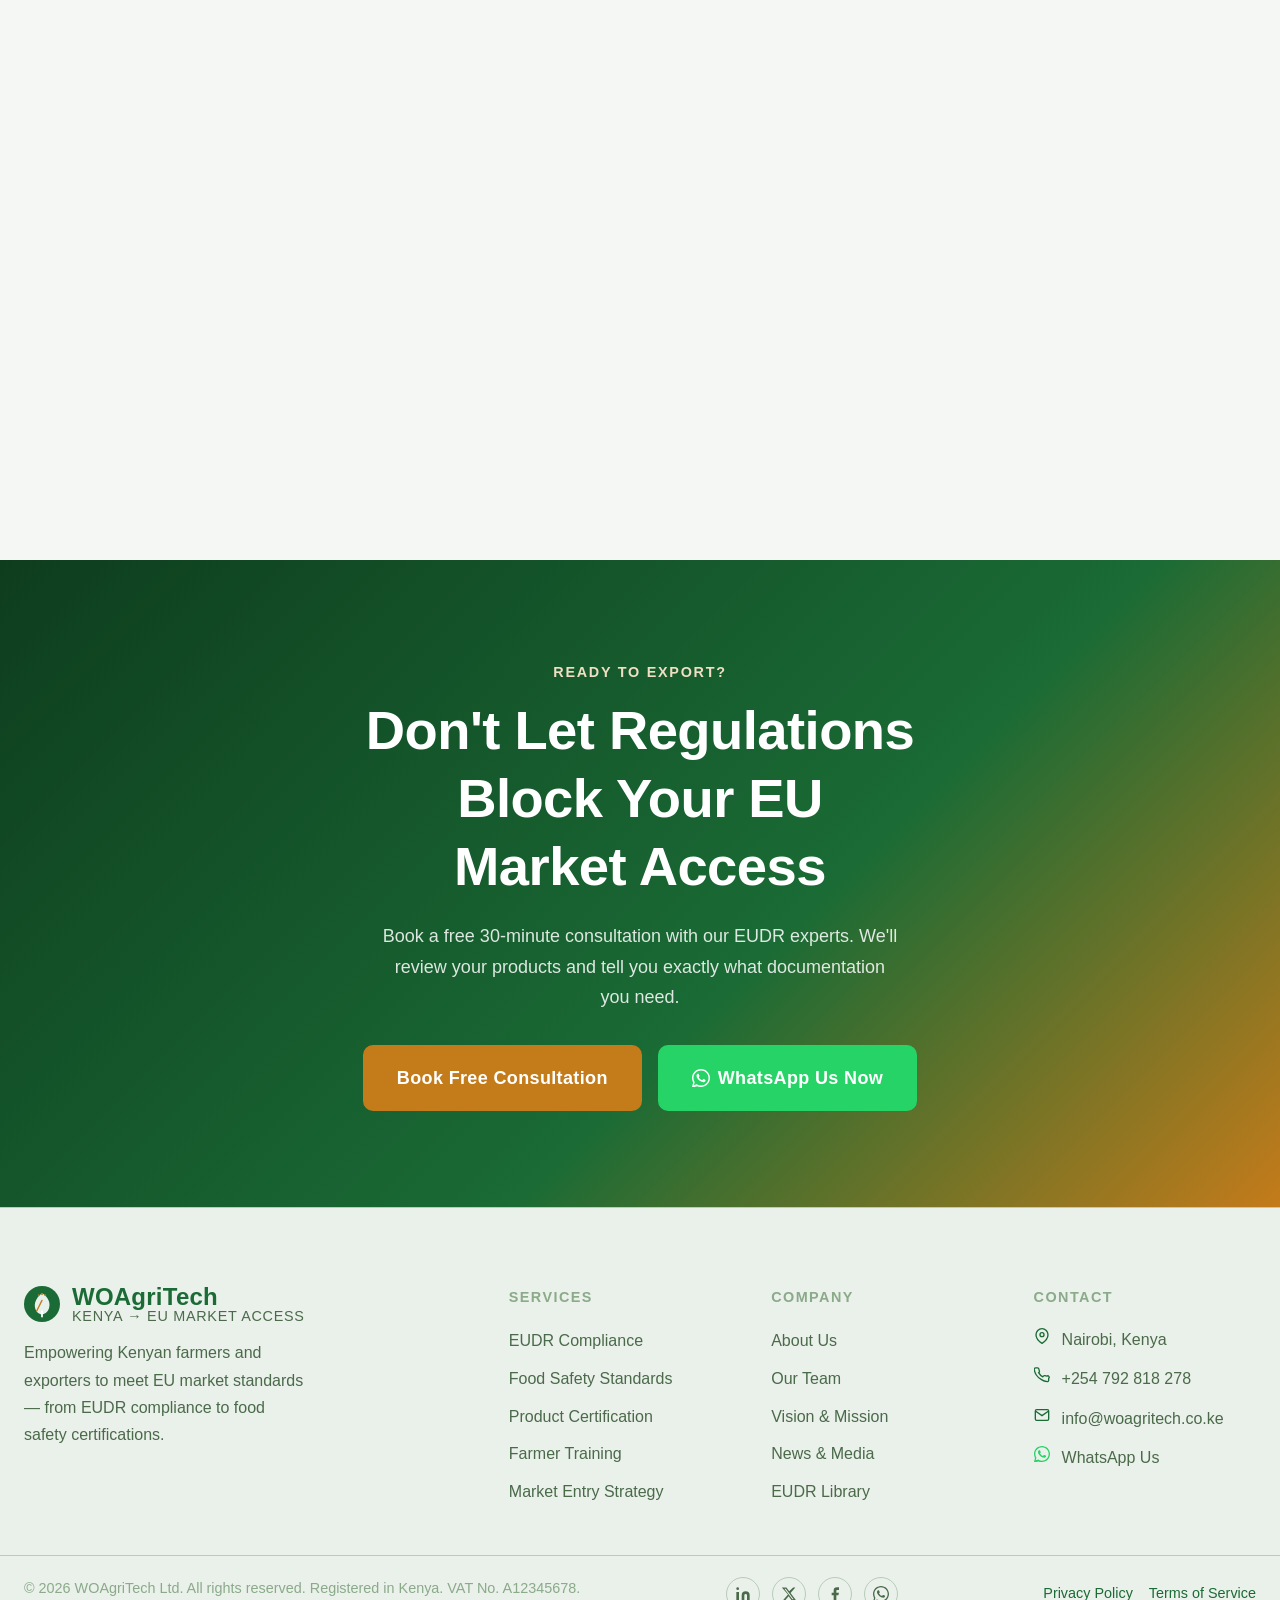
==== commit 36394f95: "Wire your own uploaded images across the entire site Mapping applied: - Homepage hero          → Cof" ====
--- a/index.html
+++ b/index.html
@@ -83,7 +83,7 @@
       <!-- Hero background: real Kenya coffee farm photograph -->
       <div class="hero-bg" style="
         position:absolute; inset:0; z-index:0;
-        background-image: url('images/hero-farm.jpg');
+        background-image: url('images/Coffee_projeto.jpg');
         background-size: cover;
         background-position: center 40%;
         background-repeat: no-repeat;">
@@ -681,7 +681,7 @@
           <article class="card reveal">
             <!-- News card image: Kenya coffee harvest -->
             <div class="card-img" style="overflow:hidden">
-              <img src="images/coffee-farm.jpg"
+              <img src="images/Cofee_hand.jpg"
                    alt="Kenya coffee farming"
                    loading="lazy"
                    style="width:100%;height:100%;object-fit:cover;">
@@ -701,7 +701,7 @@
           <article class="card reveal">
             <!-- News card image: Kenya avocado export -->
             <div class="card-img" style="overflow:hidden">
-              <img src="images/avocado-farm.jpg"
+              <img src="images/avocado.jpg"
                    alt="Avocado farming in Kenya"
                    loading="lazy"
                    style="width:100%;height:100%;object-fit:cover;">
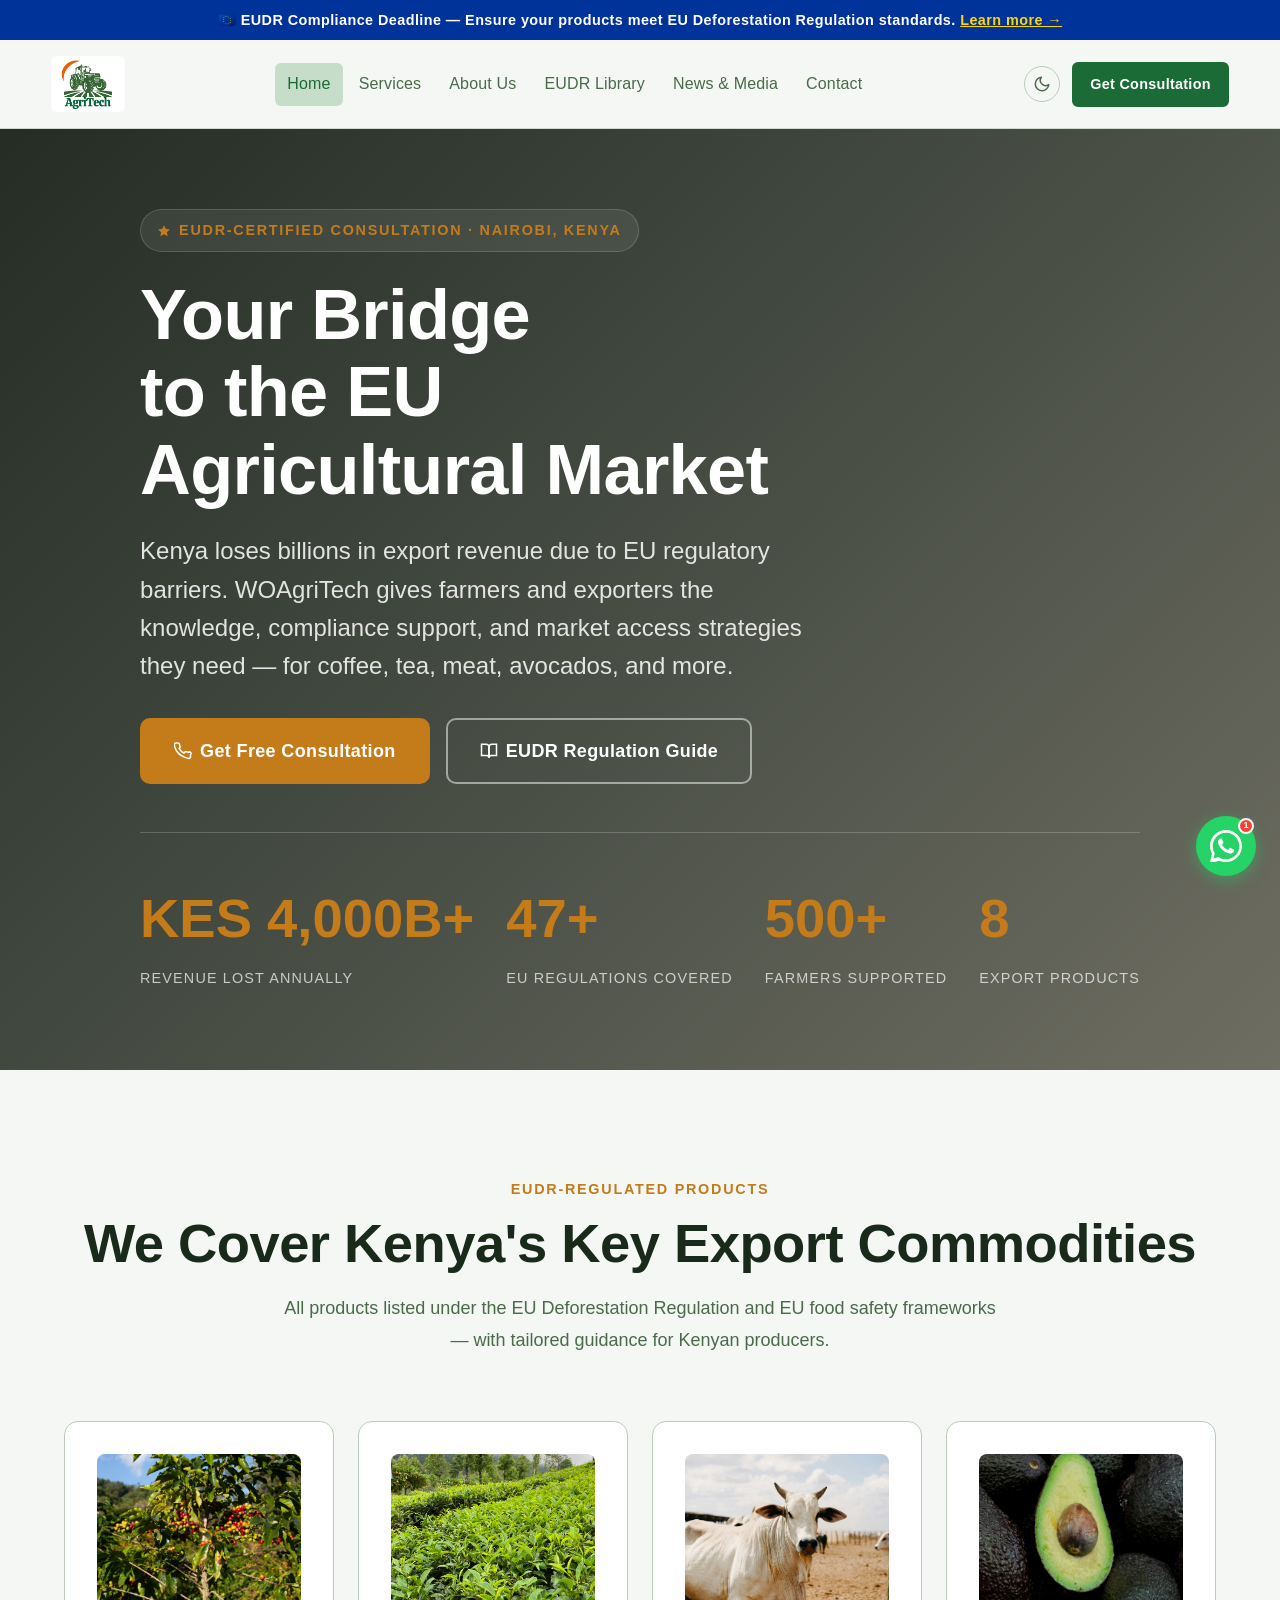
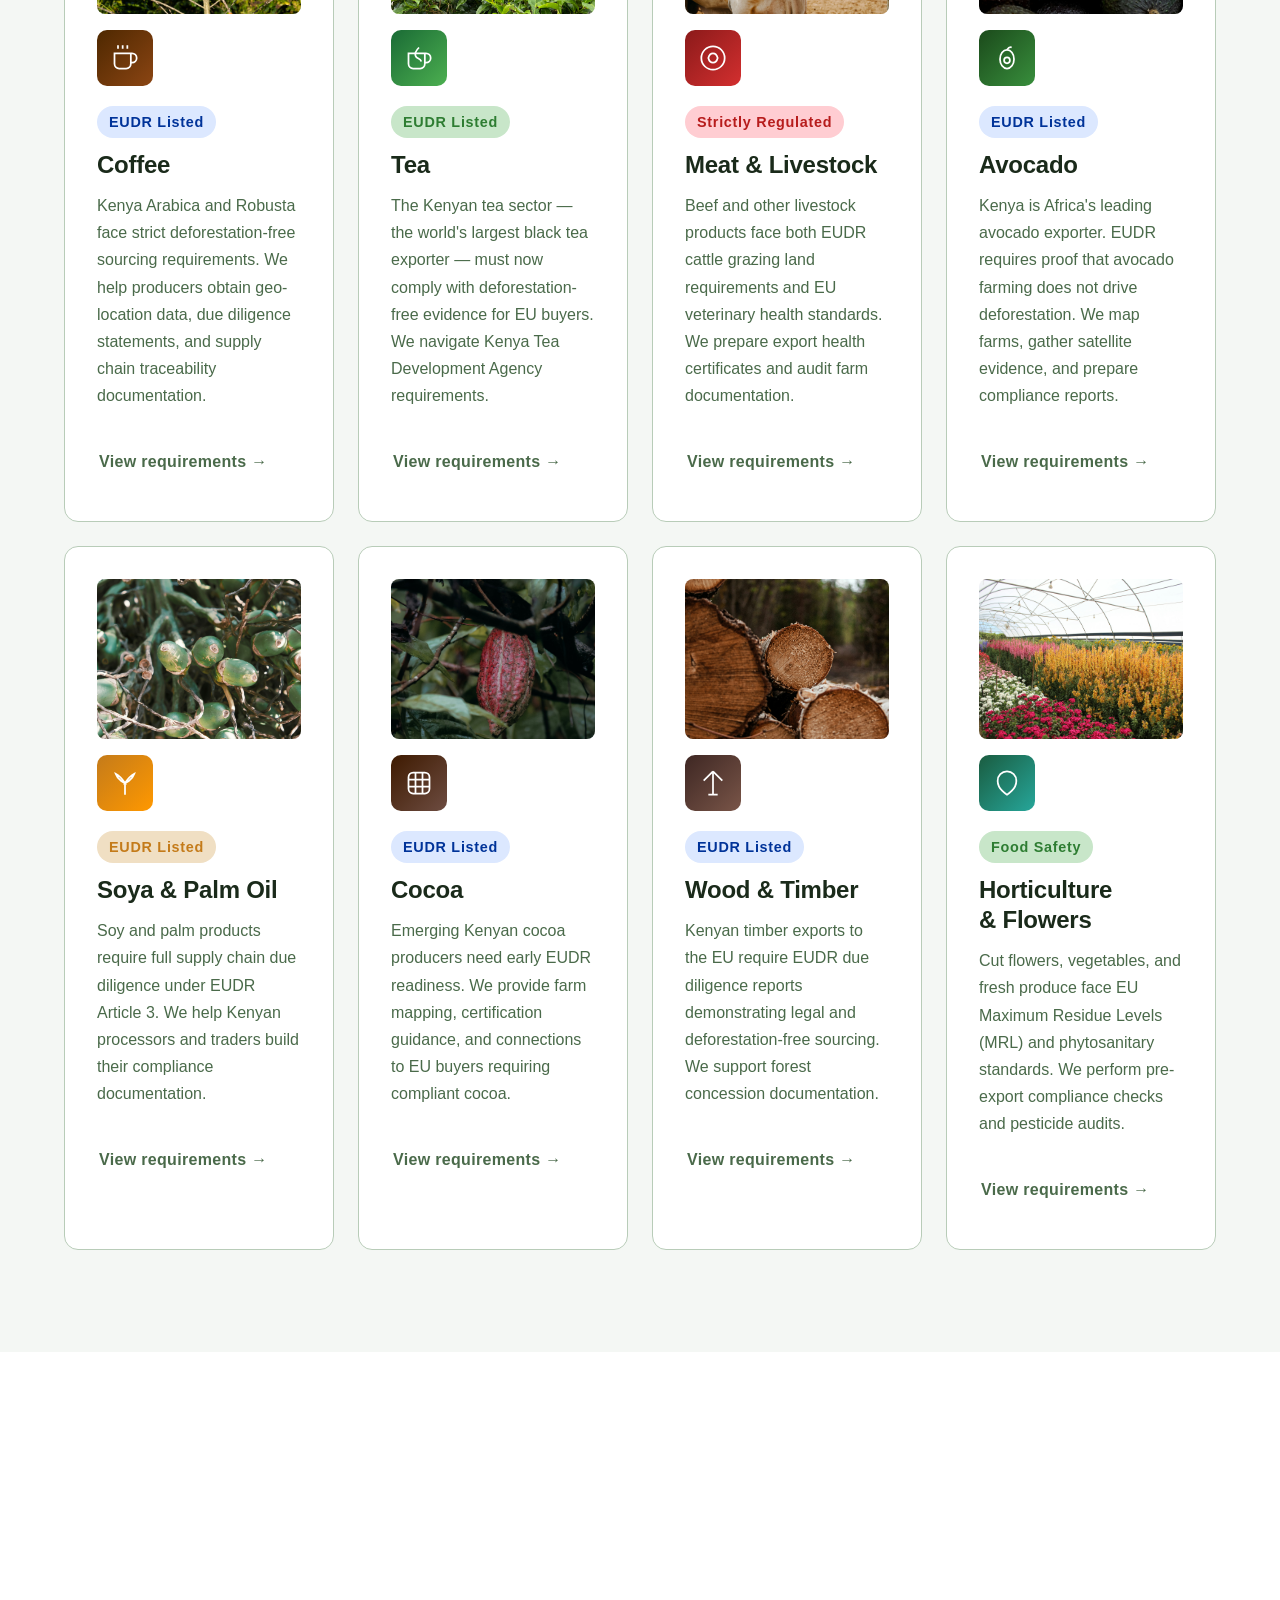
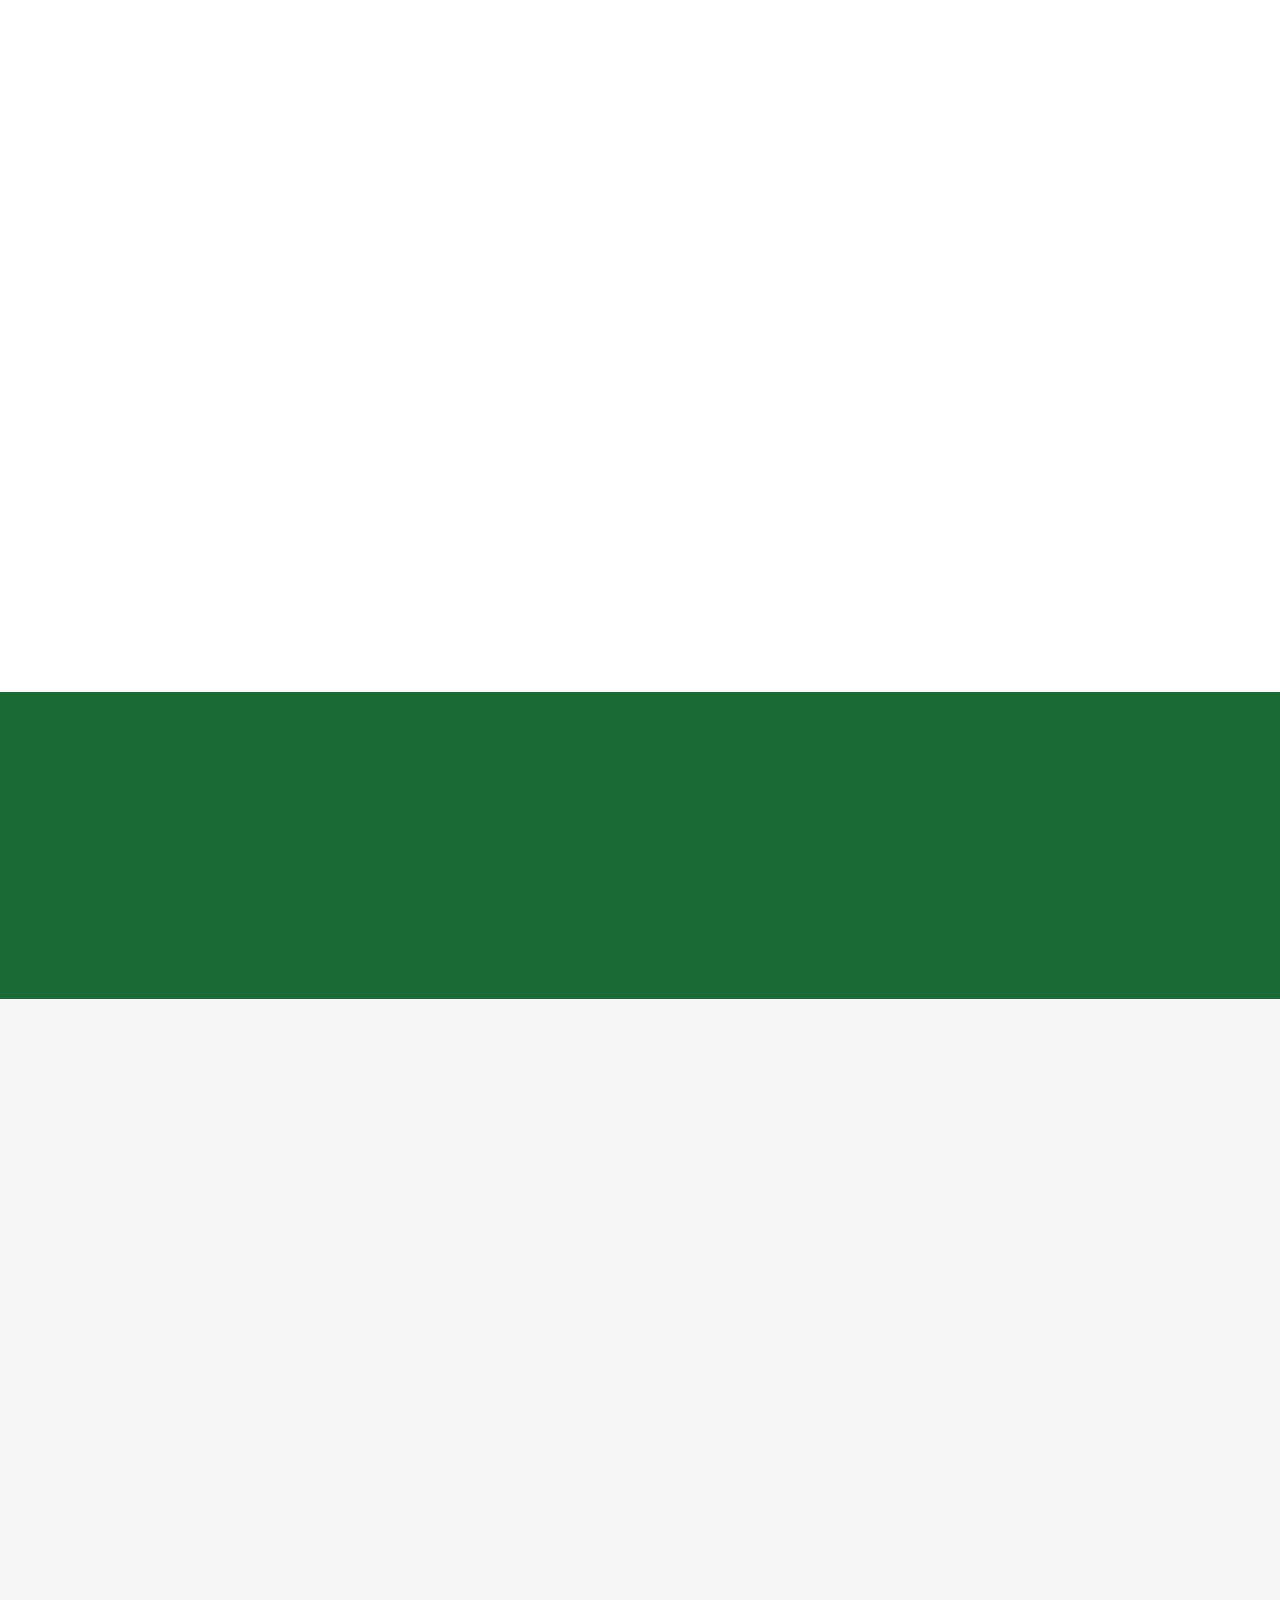
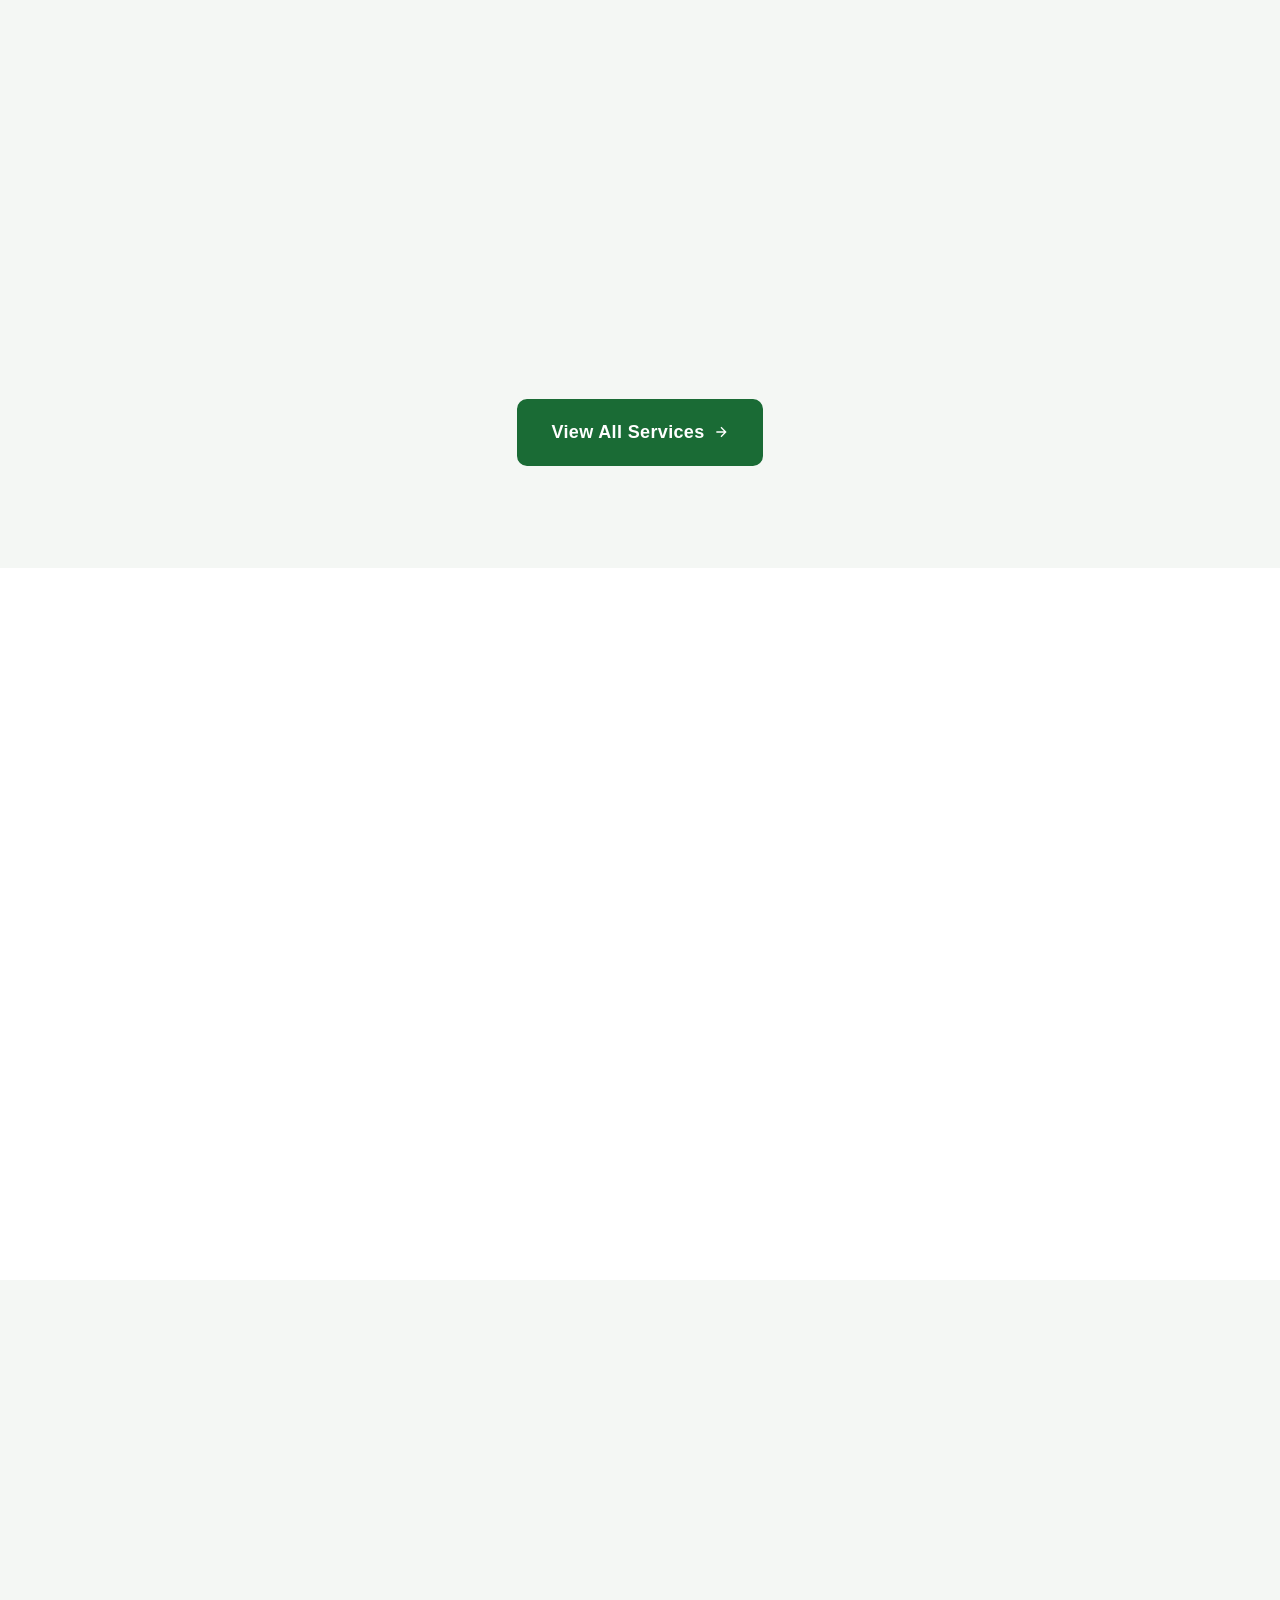
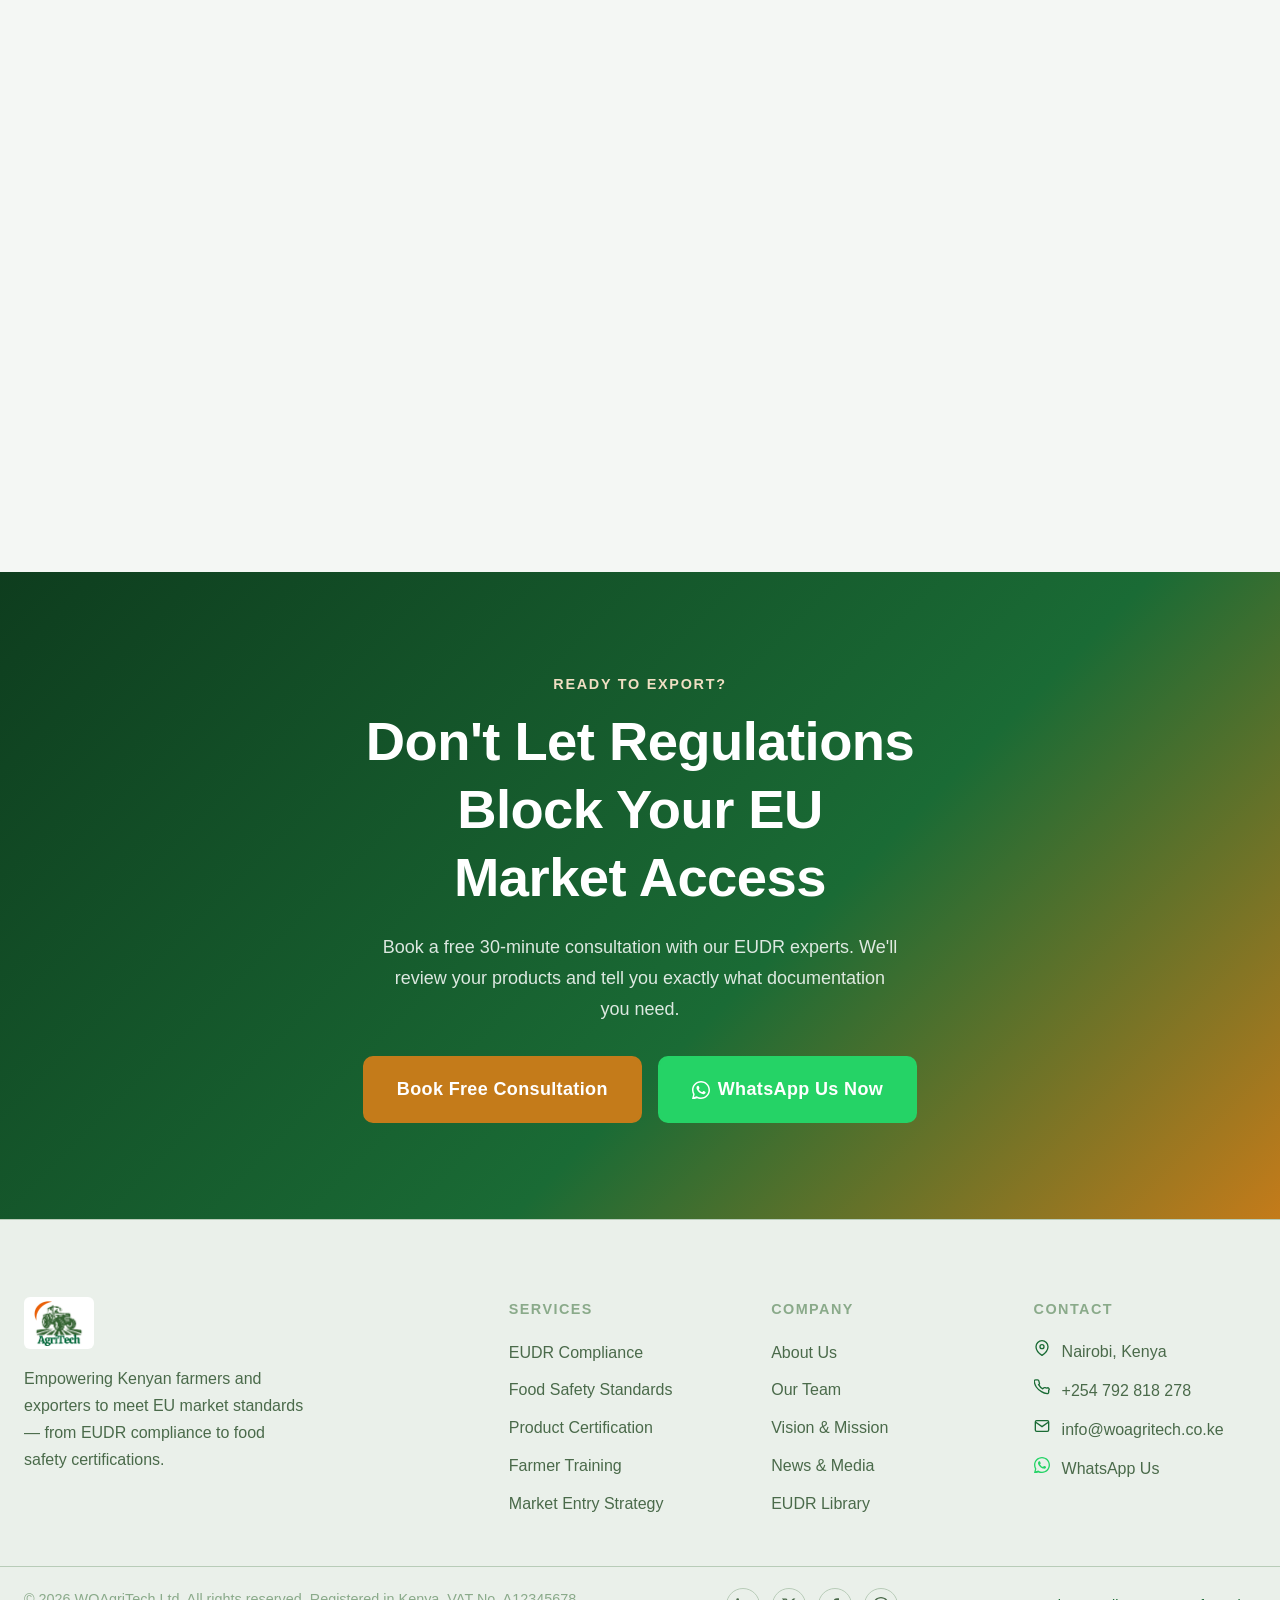
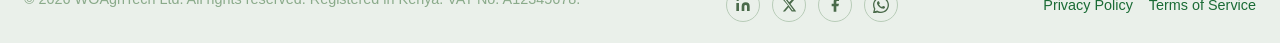
==== commit 0979044c: "Update hero background image in index.html" ====
--- a/index.html
+++ b/index.html
@@ -83,7 +83,7 @@
       <!-- Hero background: real Kenya coffee farm photograph -->
       <div class="hero-bg" style="
         position:absolute; inset:0; z-index:0;
-        background-image: url('images/Coffee_projeto.jpg');
+        background-image: url('images/Coffeedrying_pexels.jpg');
         background-size: cover;
         background-position: center 40%;
         background-repeat: no-repeat;">
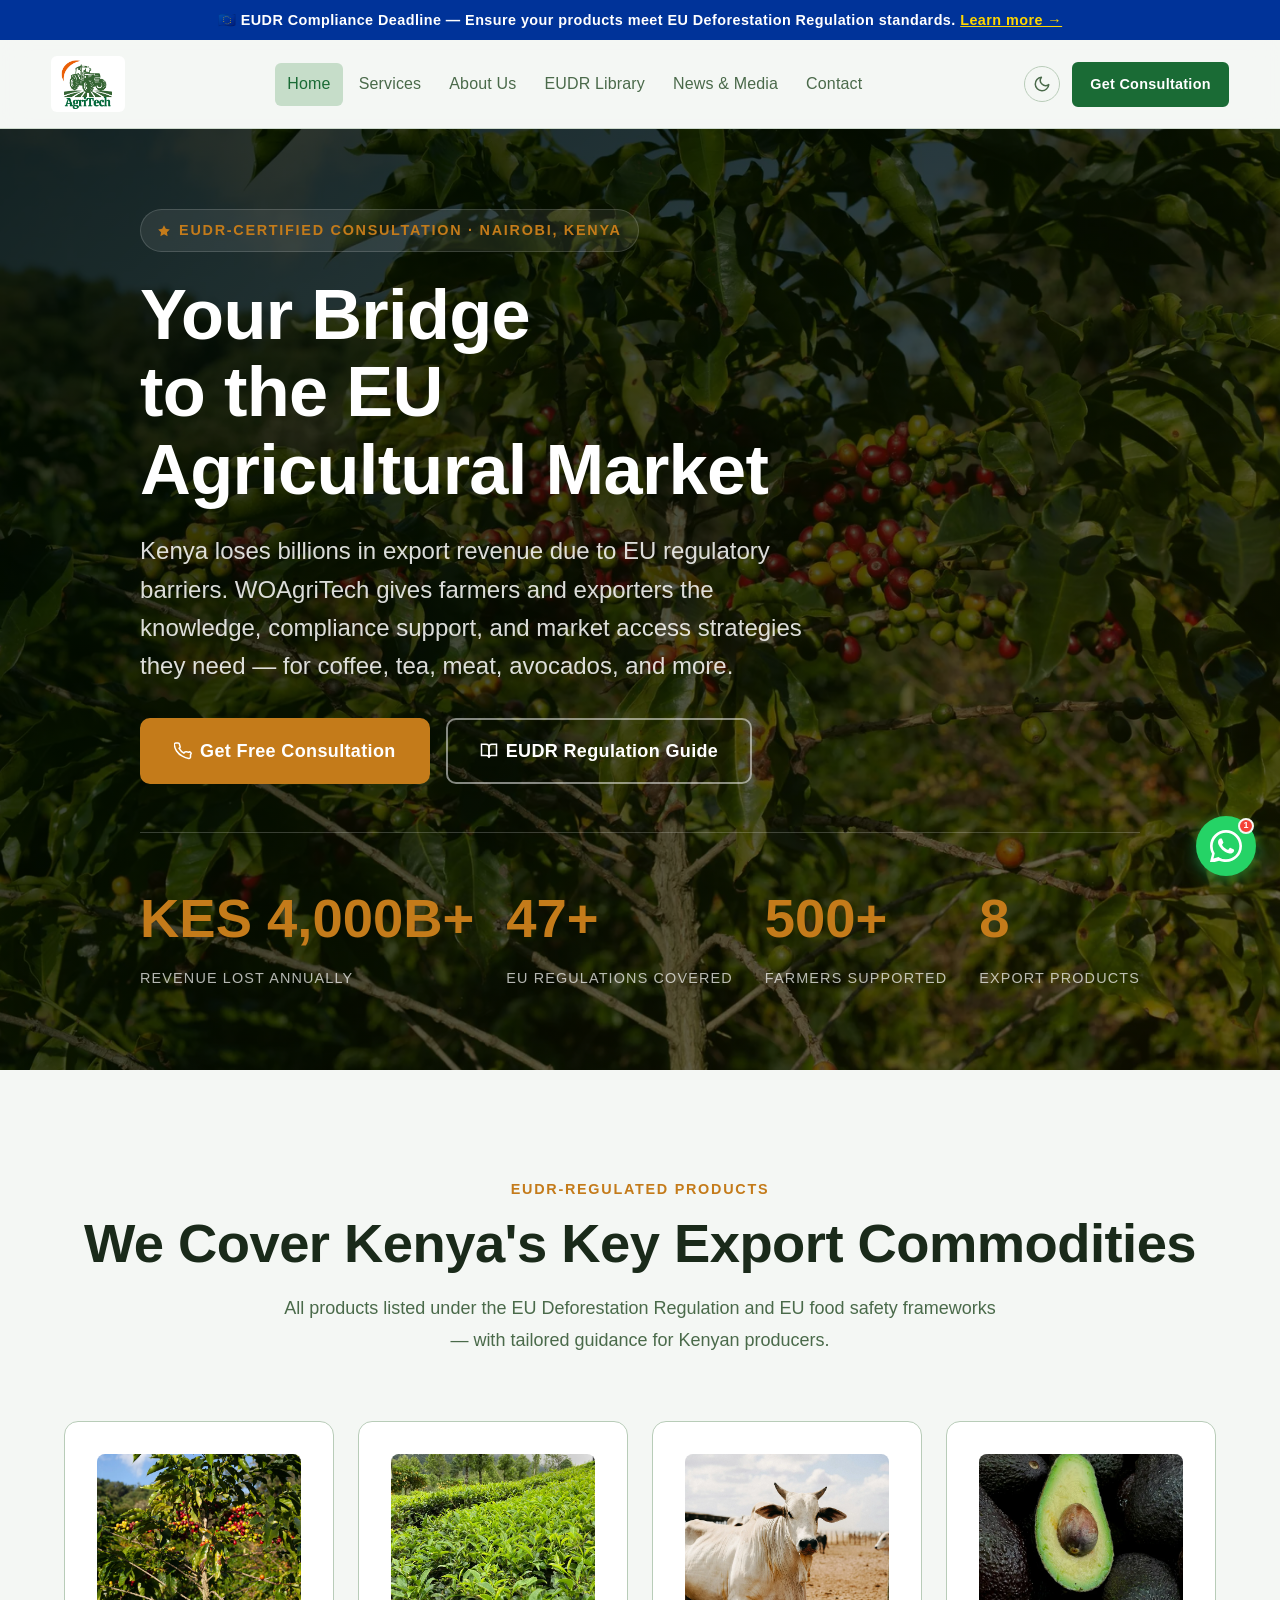
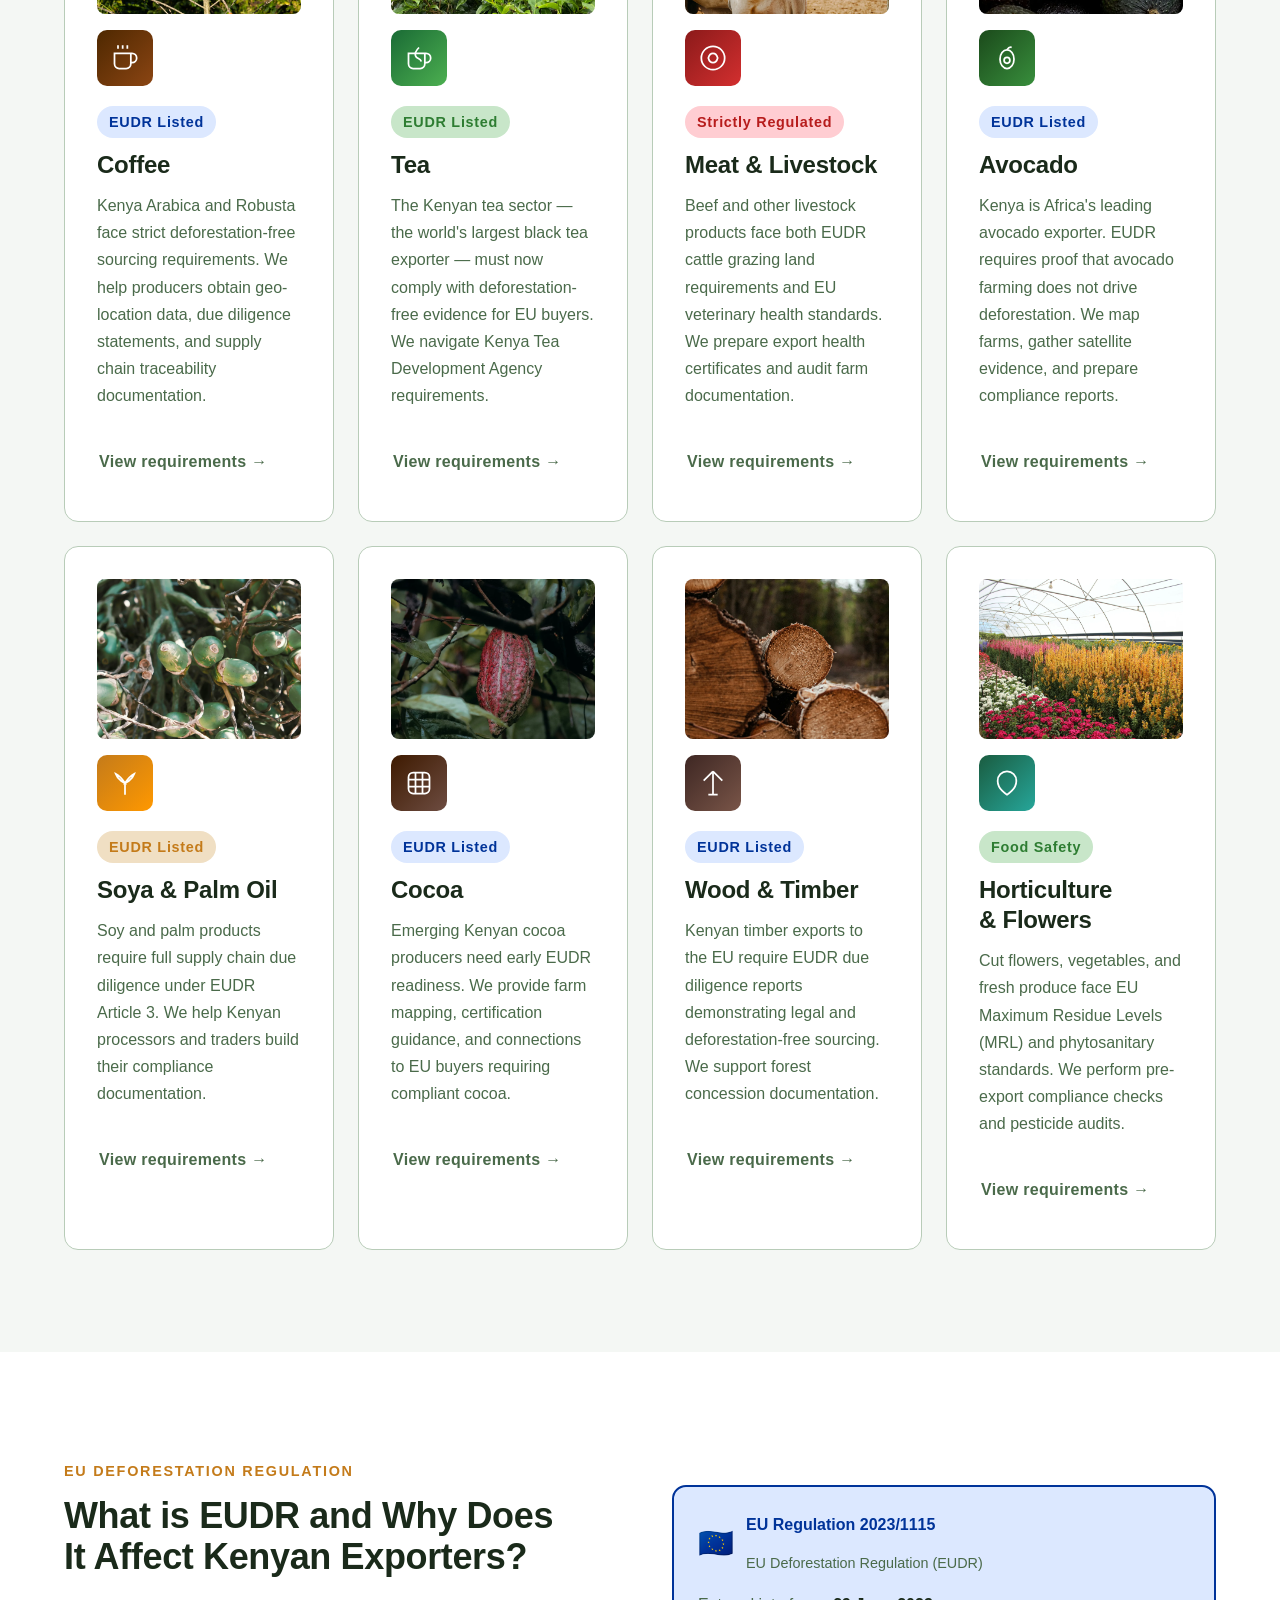
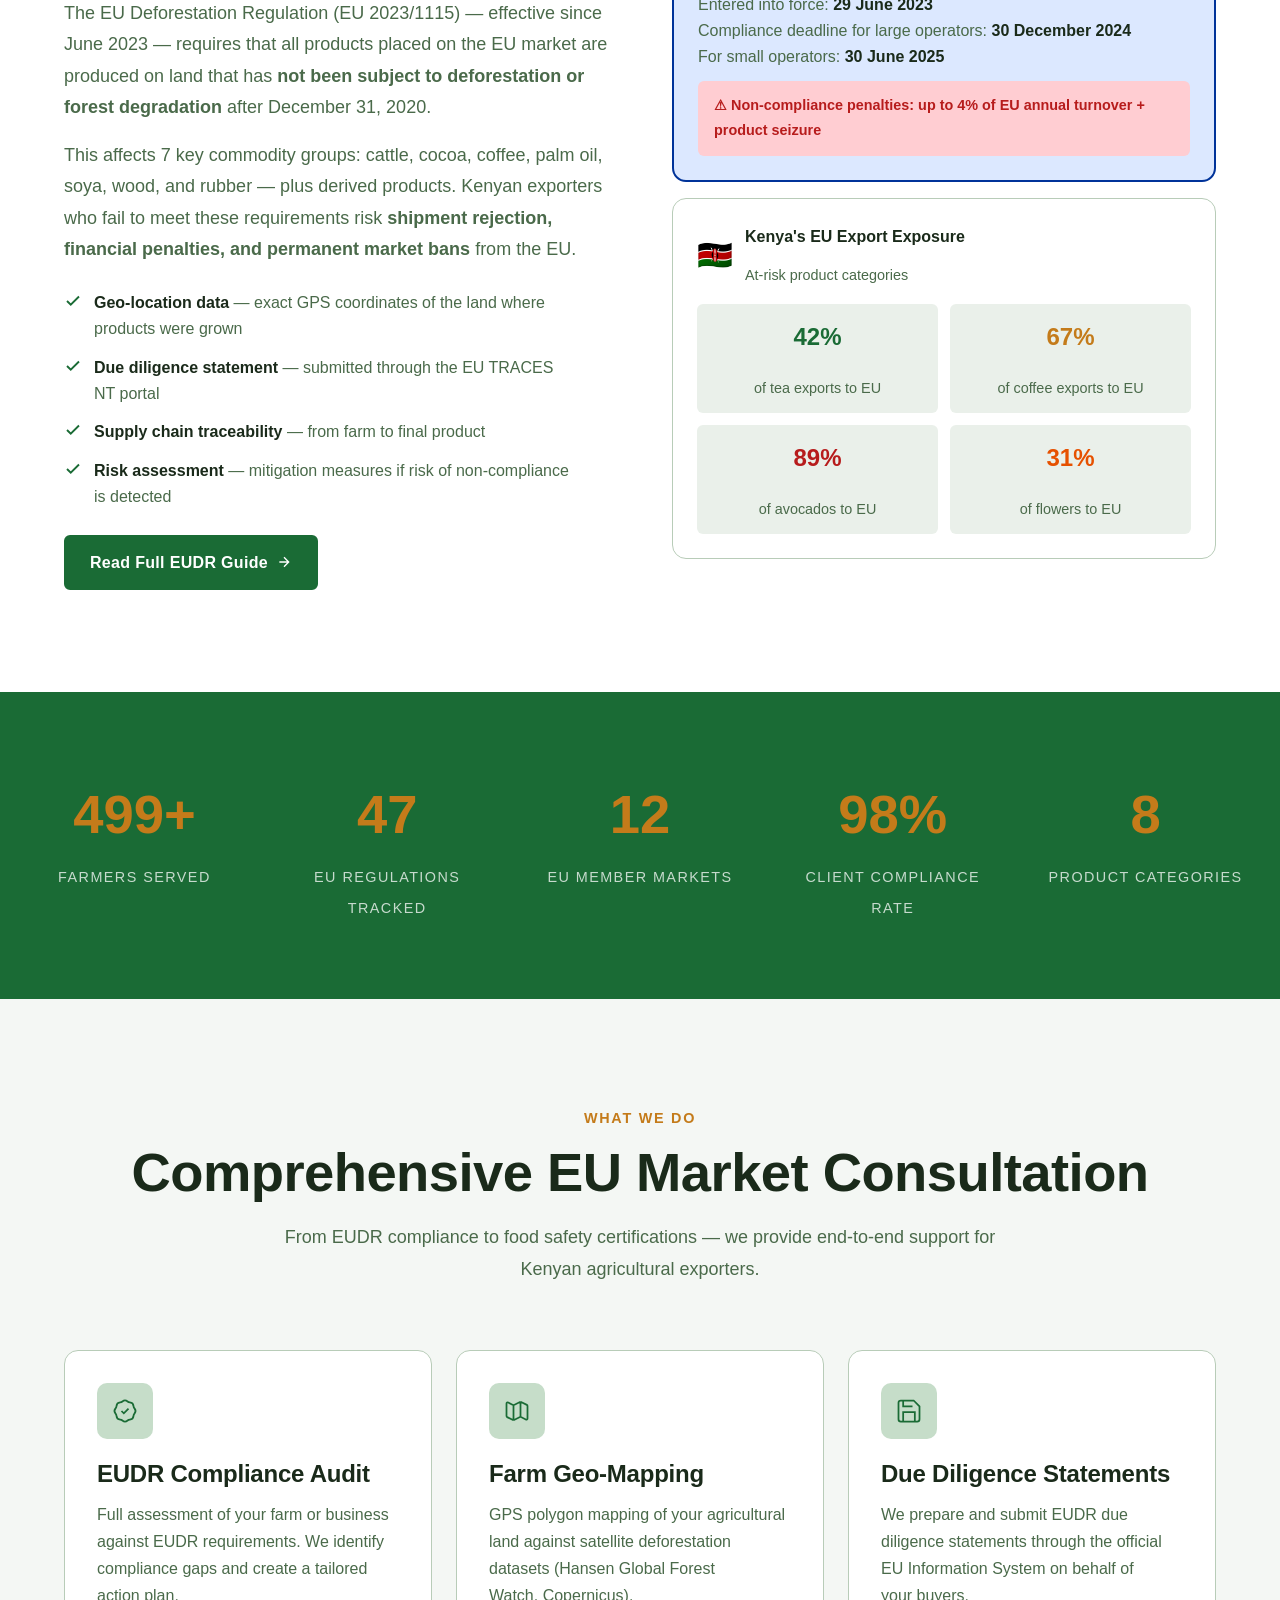
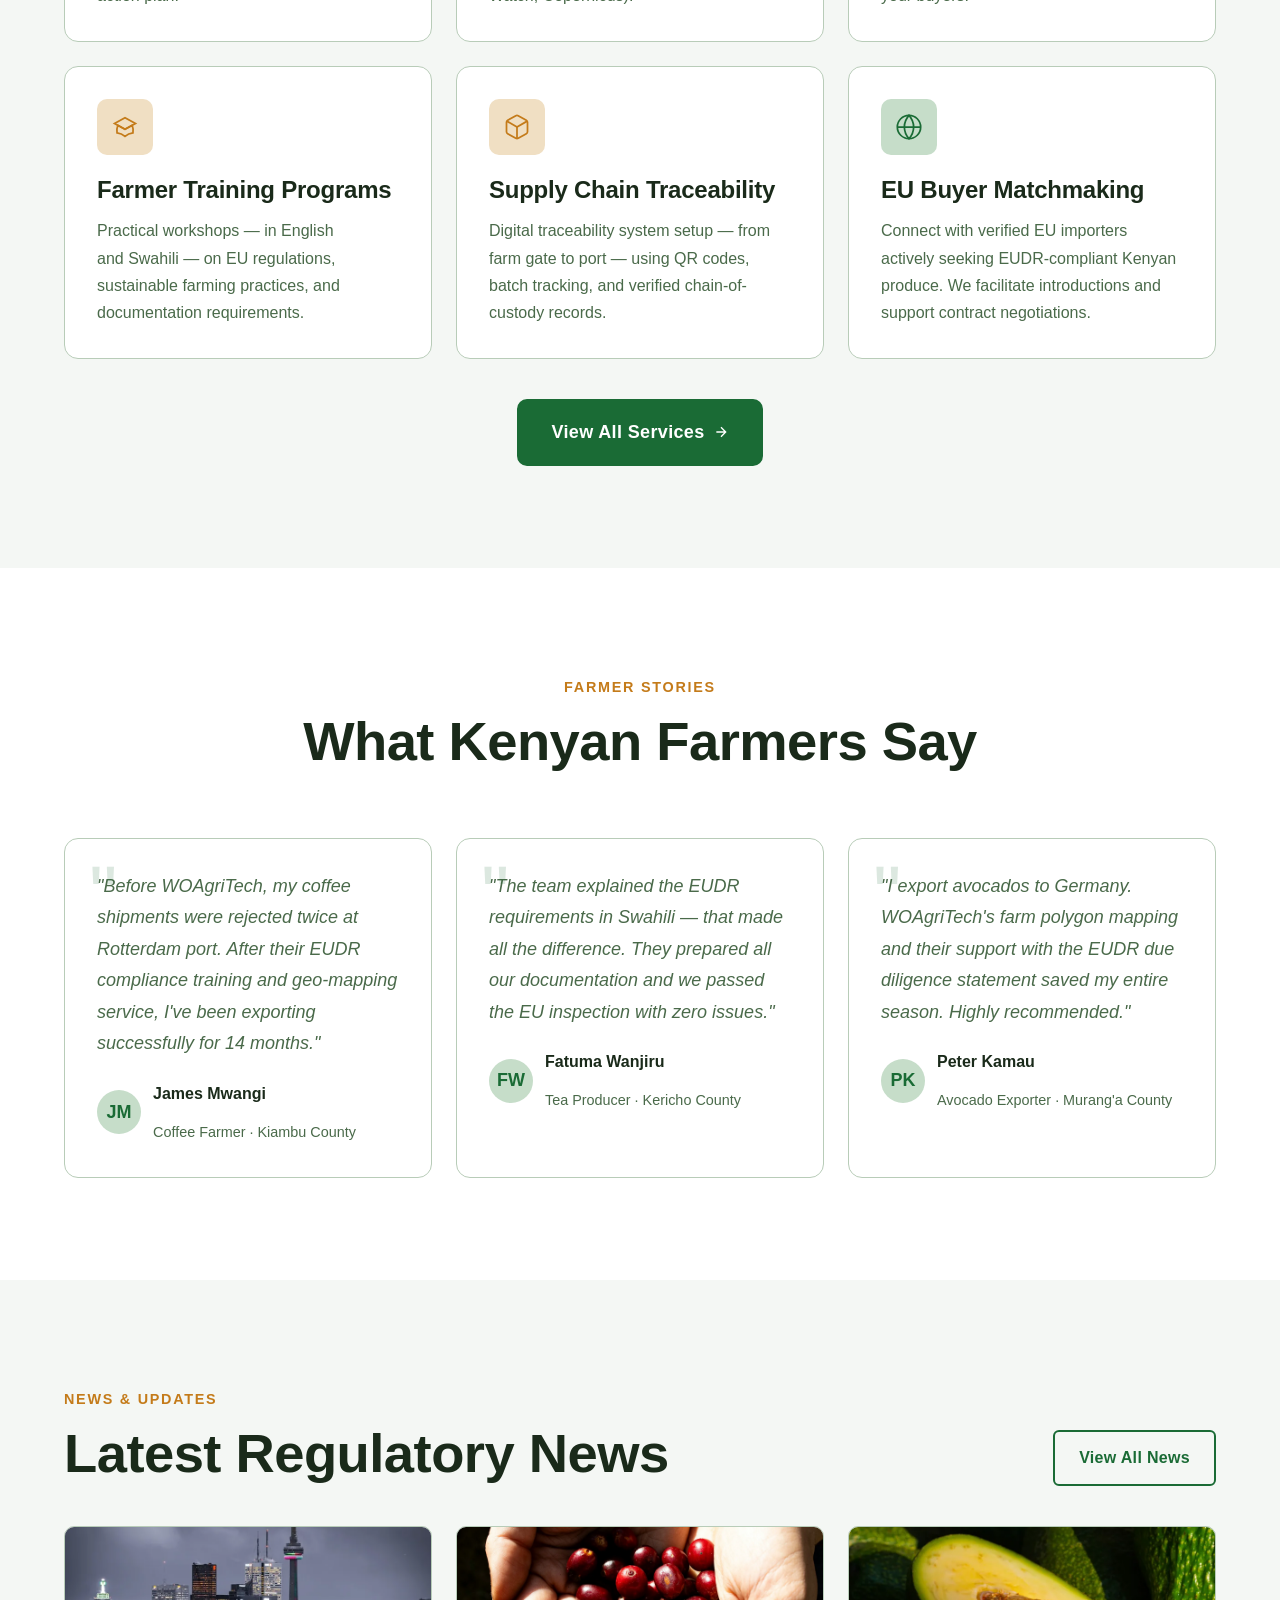
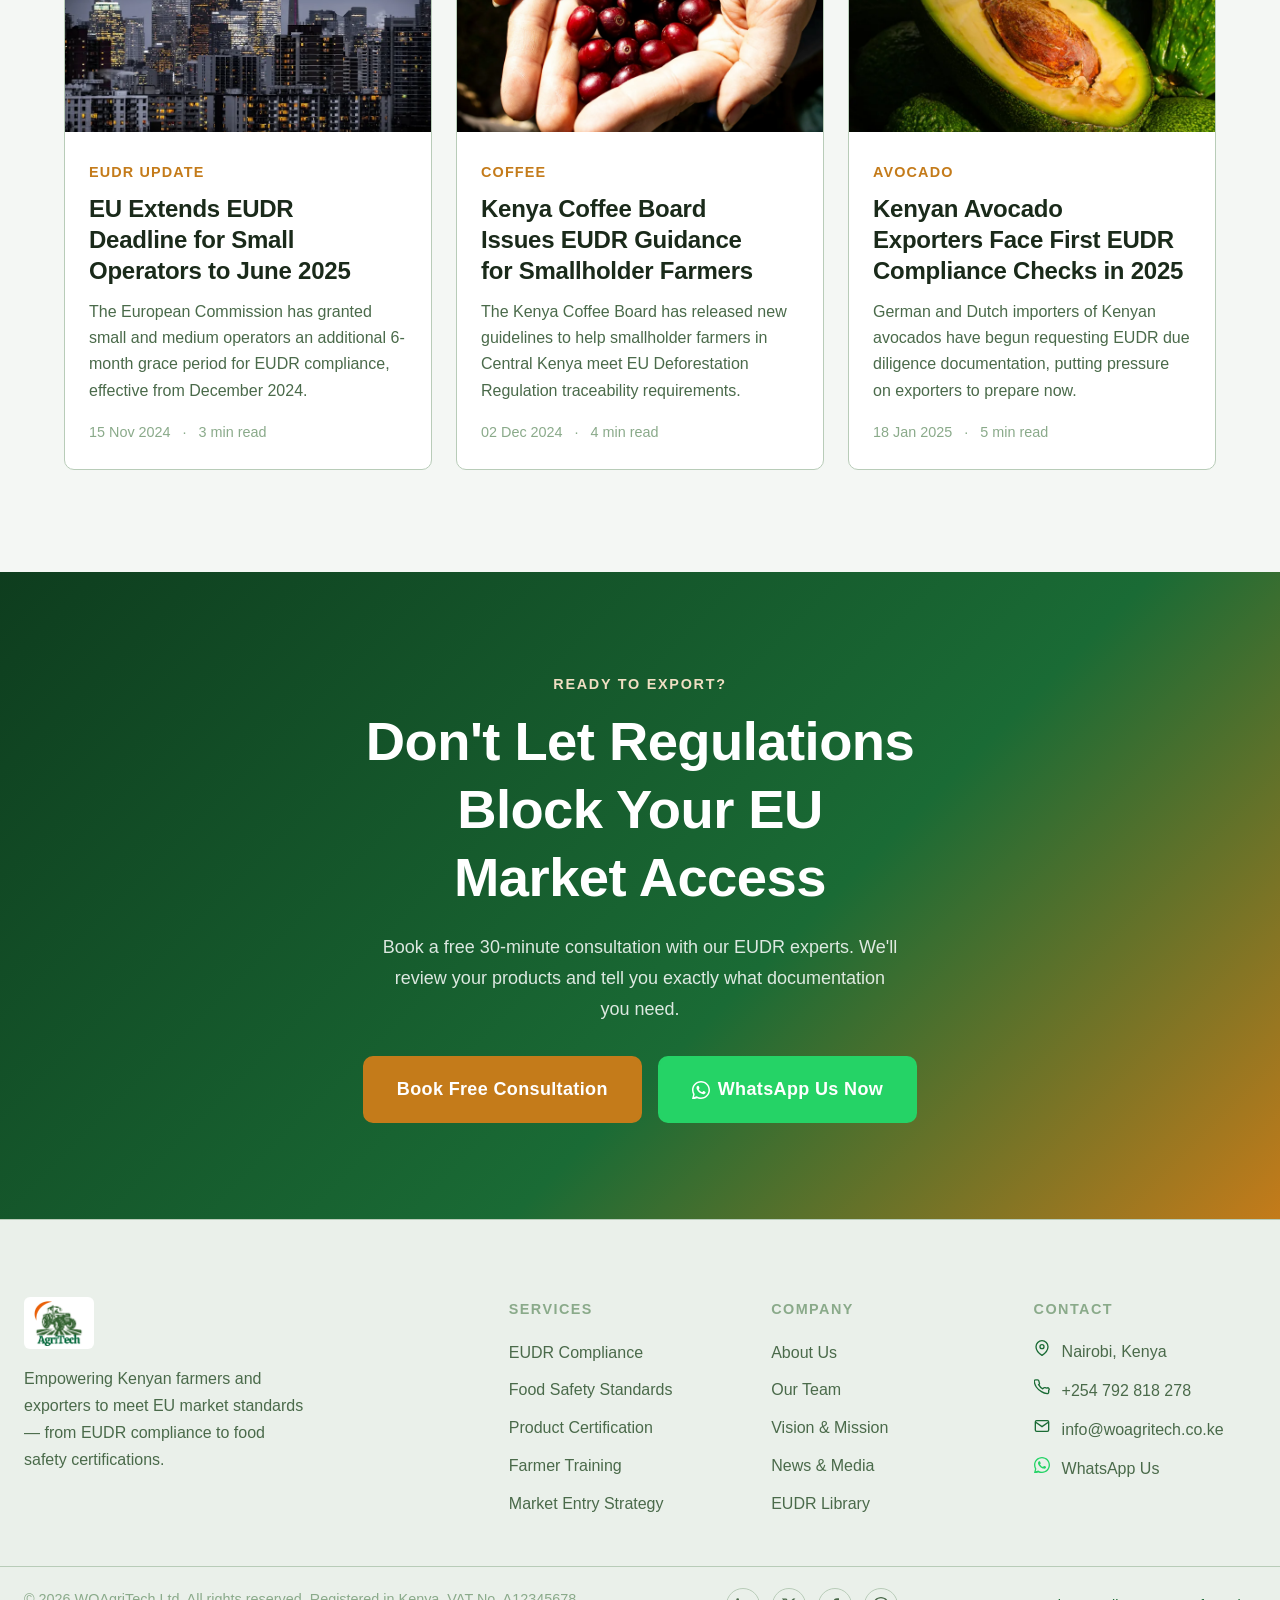
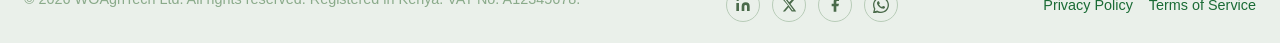
==== commit 504626b2: "perf: convert all images to WebP — 33.7MB → 3.8MB (89% smaller), add lazy loading" ====
--- a/index.html
+++ b/index.html
@@ -83,7 +83,7 @@
       <!-- Hero background: real Kenya coffee farm photograph -->
       <div class="hero-bg" style="
         position:absolute; inset:0; z-index:0;
-        background-image: url('images/Coffeedrying_pexels.jpg');
+        background-image: url('images/Coffee_projeto.webp');
         background-size: cover;
         background-position: center 40%;
         background-repeat: no-repeat;">
@@ -161,7 +161,7 @@
           <div class="feature-card reveal" role="article">
             <!-- Card photo: Kenya coffee harvest -->
             <div class="feature-card-img" style="height:160px;overflow:hidden;border-radius:8px;margin-bottom:var(--space-4)">
-              <img src="images/Coffee_projeto.jpg"
+              <img src="images/Coffee_projeto.webp"
                    alt="Coffee plantation in Kenya"
                    loading="lazy"
                    style="width:100%;height:100%;object-fit:cover;">
@@ -185,7 +185,7 @@
           <div class="feature-card reveal" role="article">
             <!-- Card photo: African tea plantation -->
             <div class="feature-card-img" style="height:160px;overflow:hidden;border-radius:8px;margin-bottom:var(--space-4)">
-              <img src="images/Tee_dinda.jpg"
+              <img src="images/Tee_dinda.webp"
                    alt="Tea plantation in East Africa"
                    loading="lazy"
                    style="width:100%;height:100%;object-fit:cover;">
@@ -210,7 +210,7 @@
           <div class="feature-card reveal" role="article">
             <!-- Card photo: Kenya livestock farming -->
             <div class="feature-card-img" style="height:160px;overflow:hidden;border-radius:8px;margin-bottom:var(--space-4)">
-              <img src="images/Bull_andrey.jpg"
+              <img src="images/Bull_andrey.webp"
                    alt="Sustainable agriculture in Kenya"
                    loading="lazy"
                    style="width:100%;height:100%;object-fit:cover;">
@@ -235,7 +235,7 @@
           <div class="feature-card reveal" role="article">
             <!-- Card photo: Kenya avocado export farm -->
             <div class="feature-card-img" style="height:160px;overflow:hidden;border-radius:8px;margin-bottom:var(--space-4)">
-              <img src="images/Avcado_eddie_pipocas.jpg"
+              <img src="images/Avcado_eddie_pipocas.webp"
                    alt="Organic avocados from Kenya"
                    loading="lazy"
                    style="width:100%;height:100%;object-fit:cover;">
@@ -261,7 +261,7 @@
           <div class="feature-card reveal" role="article">
             <!-- Card photo: herb/spice farming for export Kenya -->
             <div class="feature-card-img" style="height:160px;overflow:hidden;border-radius:8px;margin-bottom:var(--space-4)">
-              <img src="images/Palm_wei.jpg"
+              <img src="images/Palm_wei.webp"
                    alt="Kenya herb farming for EU export"
                    loading="lazy"
                    style="width:100%;height:100%;object-fit:cover;">
@@ -285,7 +285,7 @@
           <div class="feature-card reveal" role="article">
             <!-- Card photo: coffee farm (similar crop type) -->
             <div class="feature-card-img" style="height:160px;overflow:hidden;border-radius:8px;margin-bottom:var(--space-4)">
-              <img src="images/cocoa_isuru.jpg"
+              <img src="images/cocoa_isuru.webp"
                    alt="Kenya agricultural produce for export"
                    loading="lazy"
                    style="width:100%;height:100%;object-fit:cover;">
@@ -310,7 +310,7 @@
           <div class="feature-card reveal" role="article">
             <!-- Card photo: Kenyan agriculture export context -->
             <div class="feature-card-img" style="height:160px;overflow:hidden;border-radius:8px;margin-bottom:var(--space-4)">
-              <img src="images/Timeber_ Irena.jpg"
+              <img src="images/Timeber_ Irena.webp"
                    alt="Workers processing coffee in Nyeri, Kenya"
                    loading="lazy"
                    style="width:100%;height:100%;object-fit:cover;">
@@ -334,7 +334,7 @@
           <div class="feature-card reveal" role="article">
             <!-- Card photo: Kenya horticulture for export -->
             <div class="feature-card-img" style="height:160px;overflow:hidden;border-radius:8px;margin-bottom:var(--space-4)">
-              <img src="images/Flower_rebecca.jpg"
+              <img src="images/Flower_rebecca.webp"
                    alt="Horticulture crops for export in Kenya"
                    loading="lazy"
                    style="width:100%;height:100%;object-fit:cover;">
@@ -661,7 +661,7 @@
           <article class="card reveal">
             <!-- News card image: EU trade compliance -->
             <div class="card-img" style="overflow:hidden">
-              <img src="images/eu-trade.jpg"
+              <img src="images/eu-trade.webp"
                    alt="EU DPP Registry for African Exporters"
                    loading="lazy"
                    style="width:100%;height:100%;object-fit:cover;">
@@ -681,7 +681,7 @@
           <article class="card reveal">
             <!-- News card image: Kenya coffee harvest -->
             <div class="card-img" style="overflow:hidden">
-              <img src="images/Cofee_hand.jpg"
+              <img src="images/Cofee_hand.webp"
                    alt="Kenya coffee farming"
                    loading="lazy"
                    style="width:100%;height:100%;object-fit:cover;">
@@ -701,7 +701,7 @@
           <article class="card reveal">
             <!-- News card image: Kenya avocado export -->
             <div class="card-img" style="overflow:hidden">
-              <img src="images/avocado.jpg"
+              <img src="images/avocado.webp"
                    alt="Avocado farming in Kenya"
                    loading="lazy"
                    style="width:100%;height:100%;object-fit:cover;">
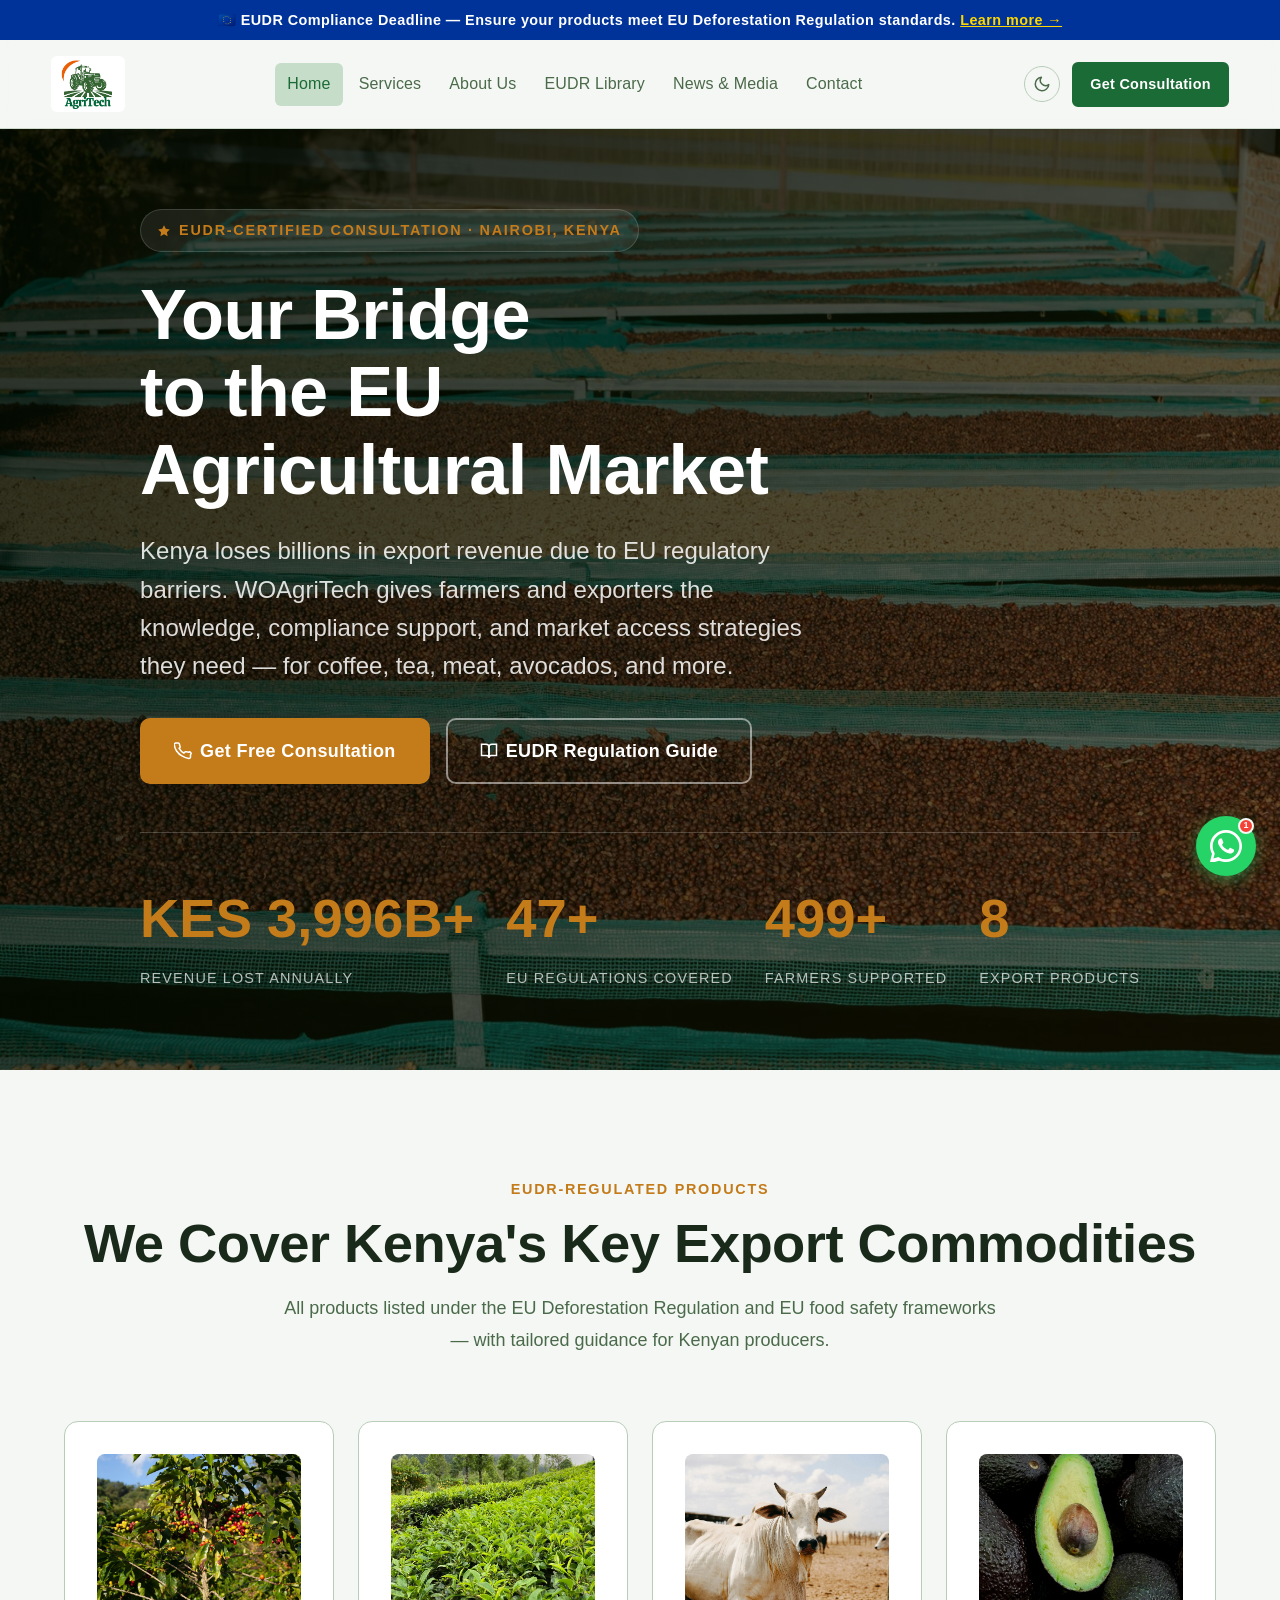
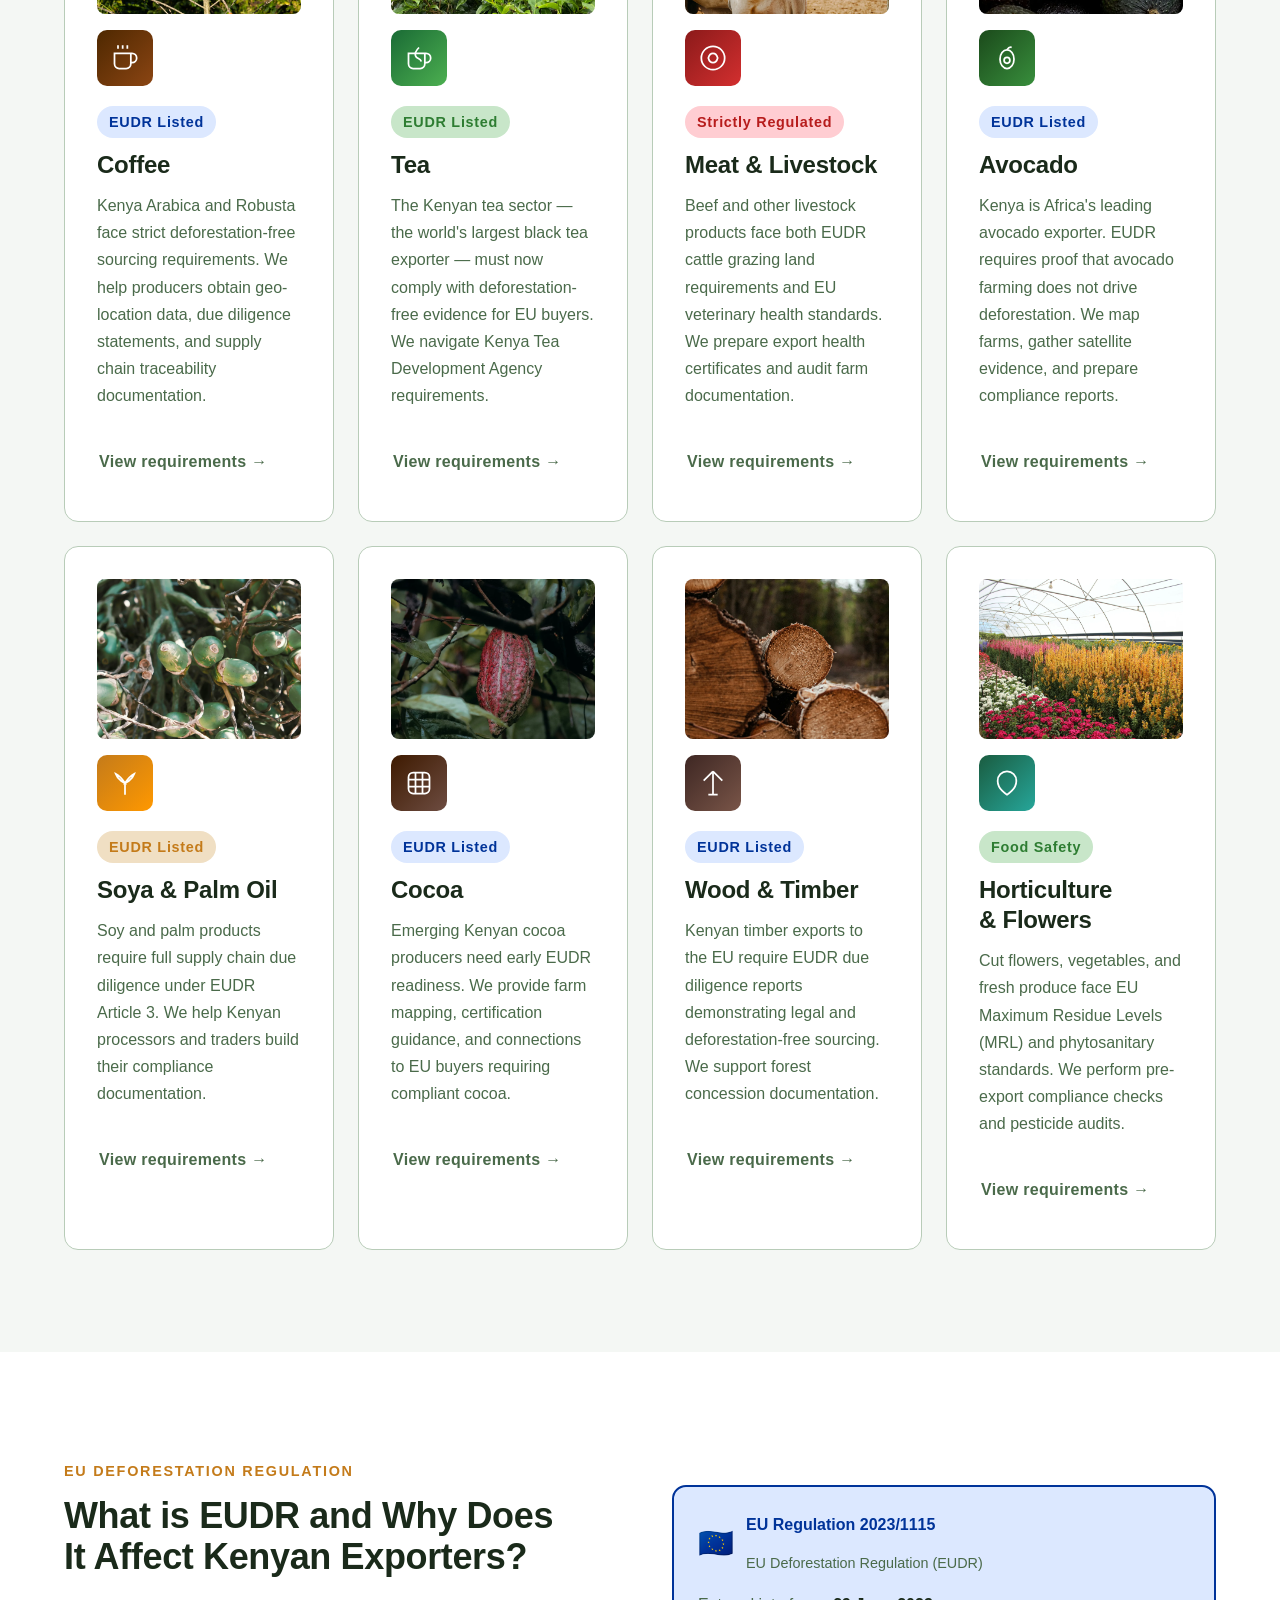
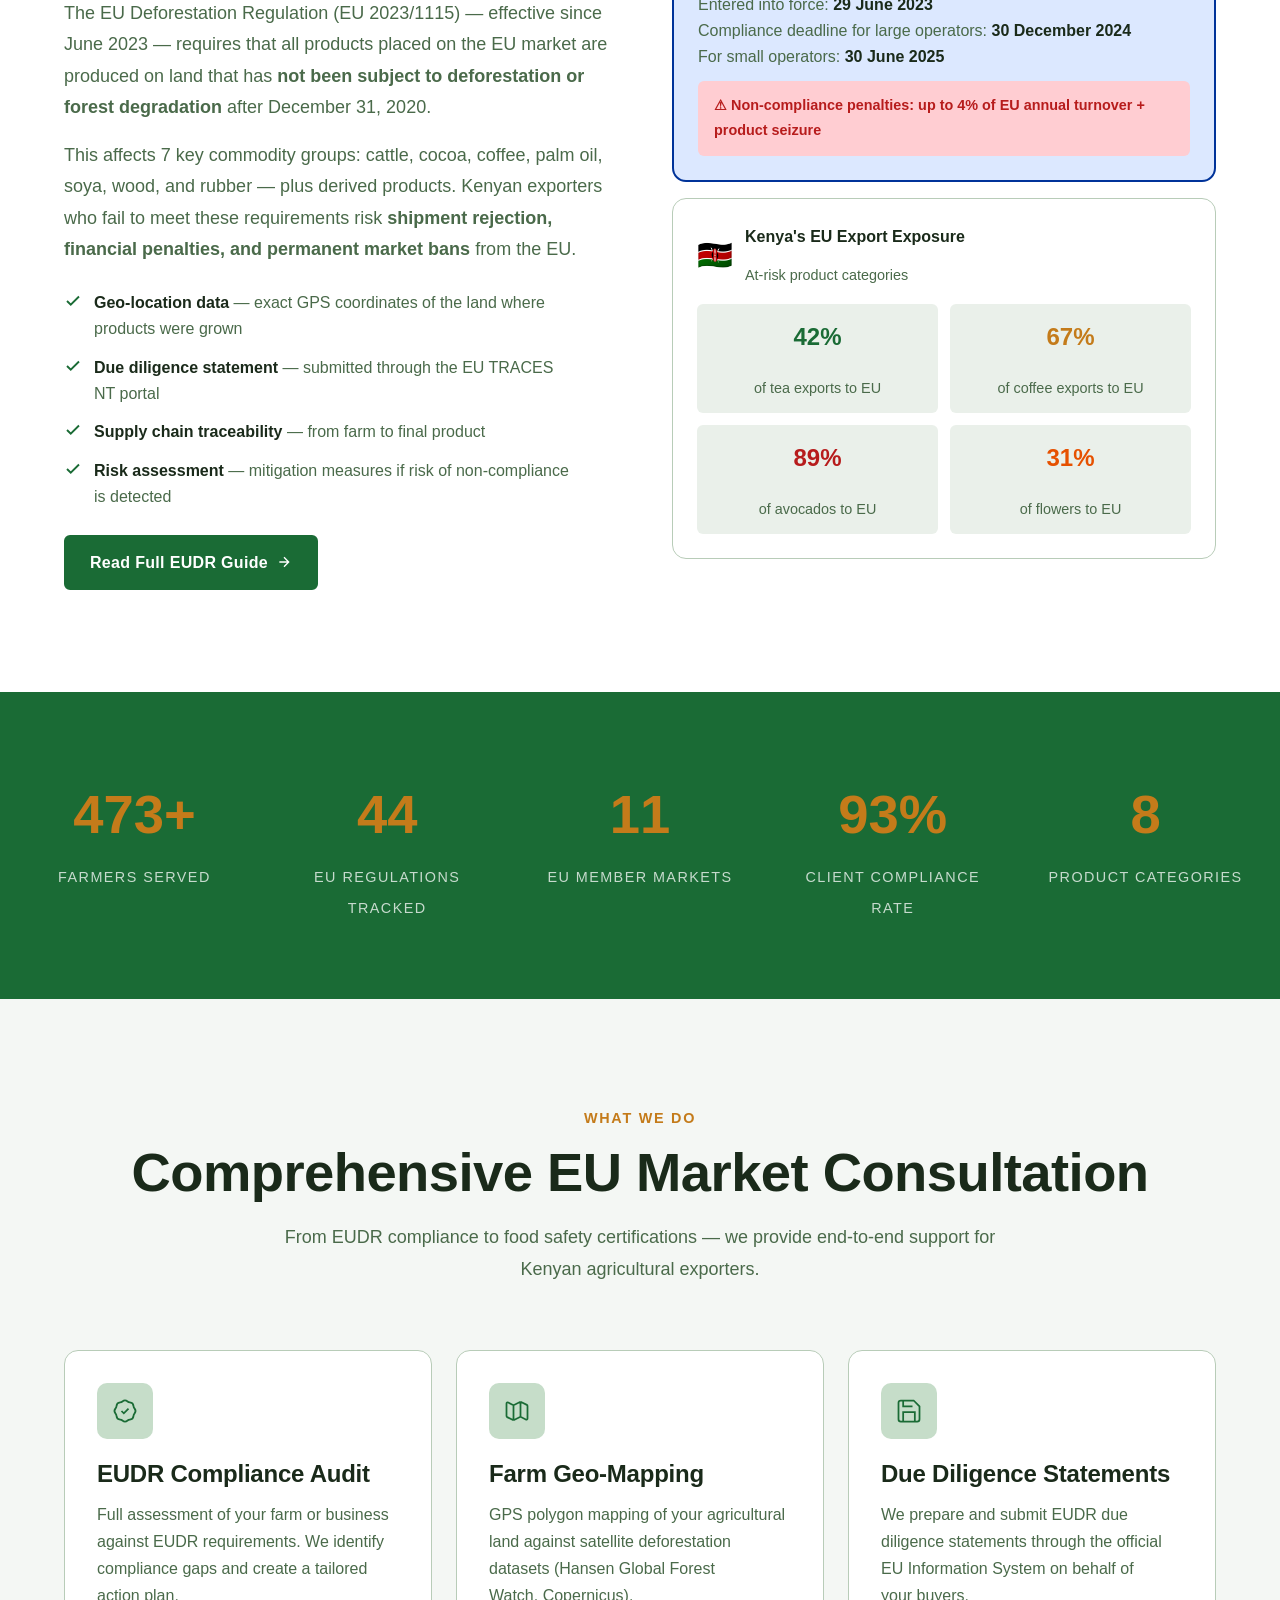
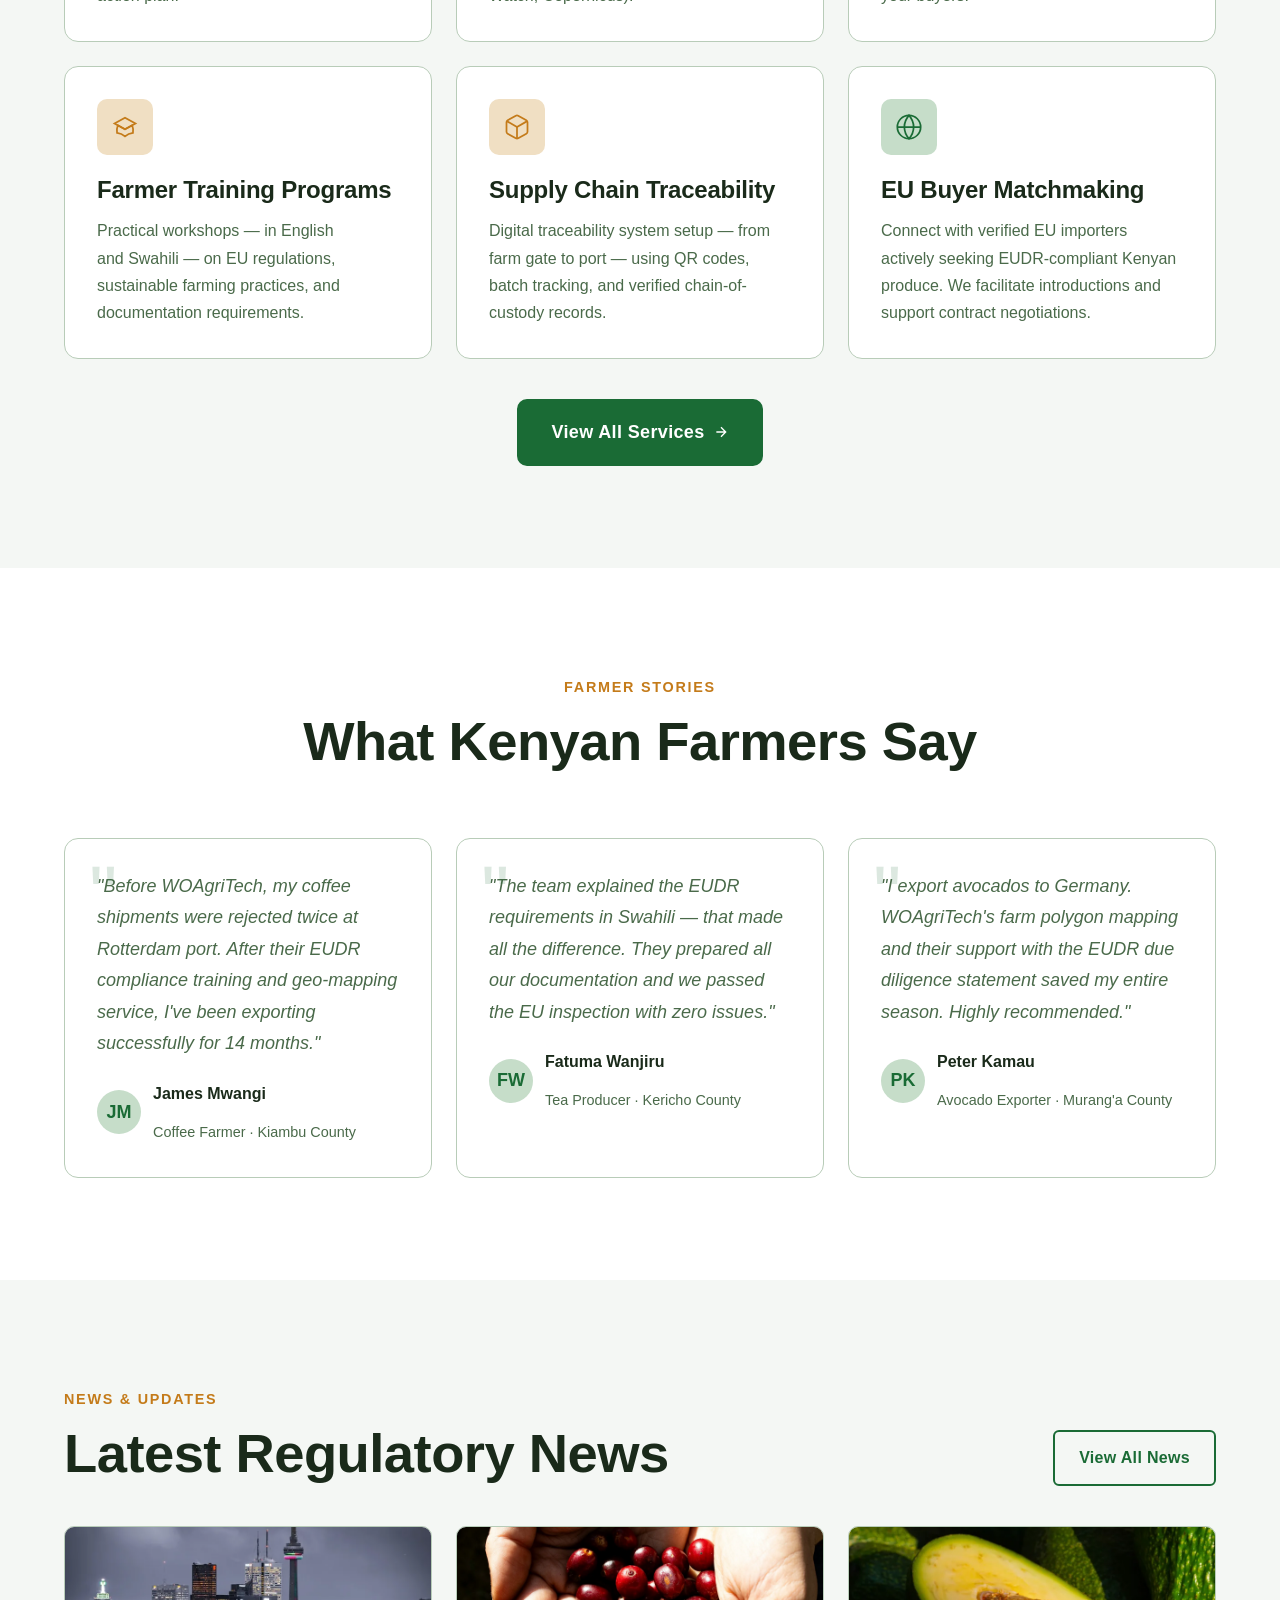
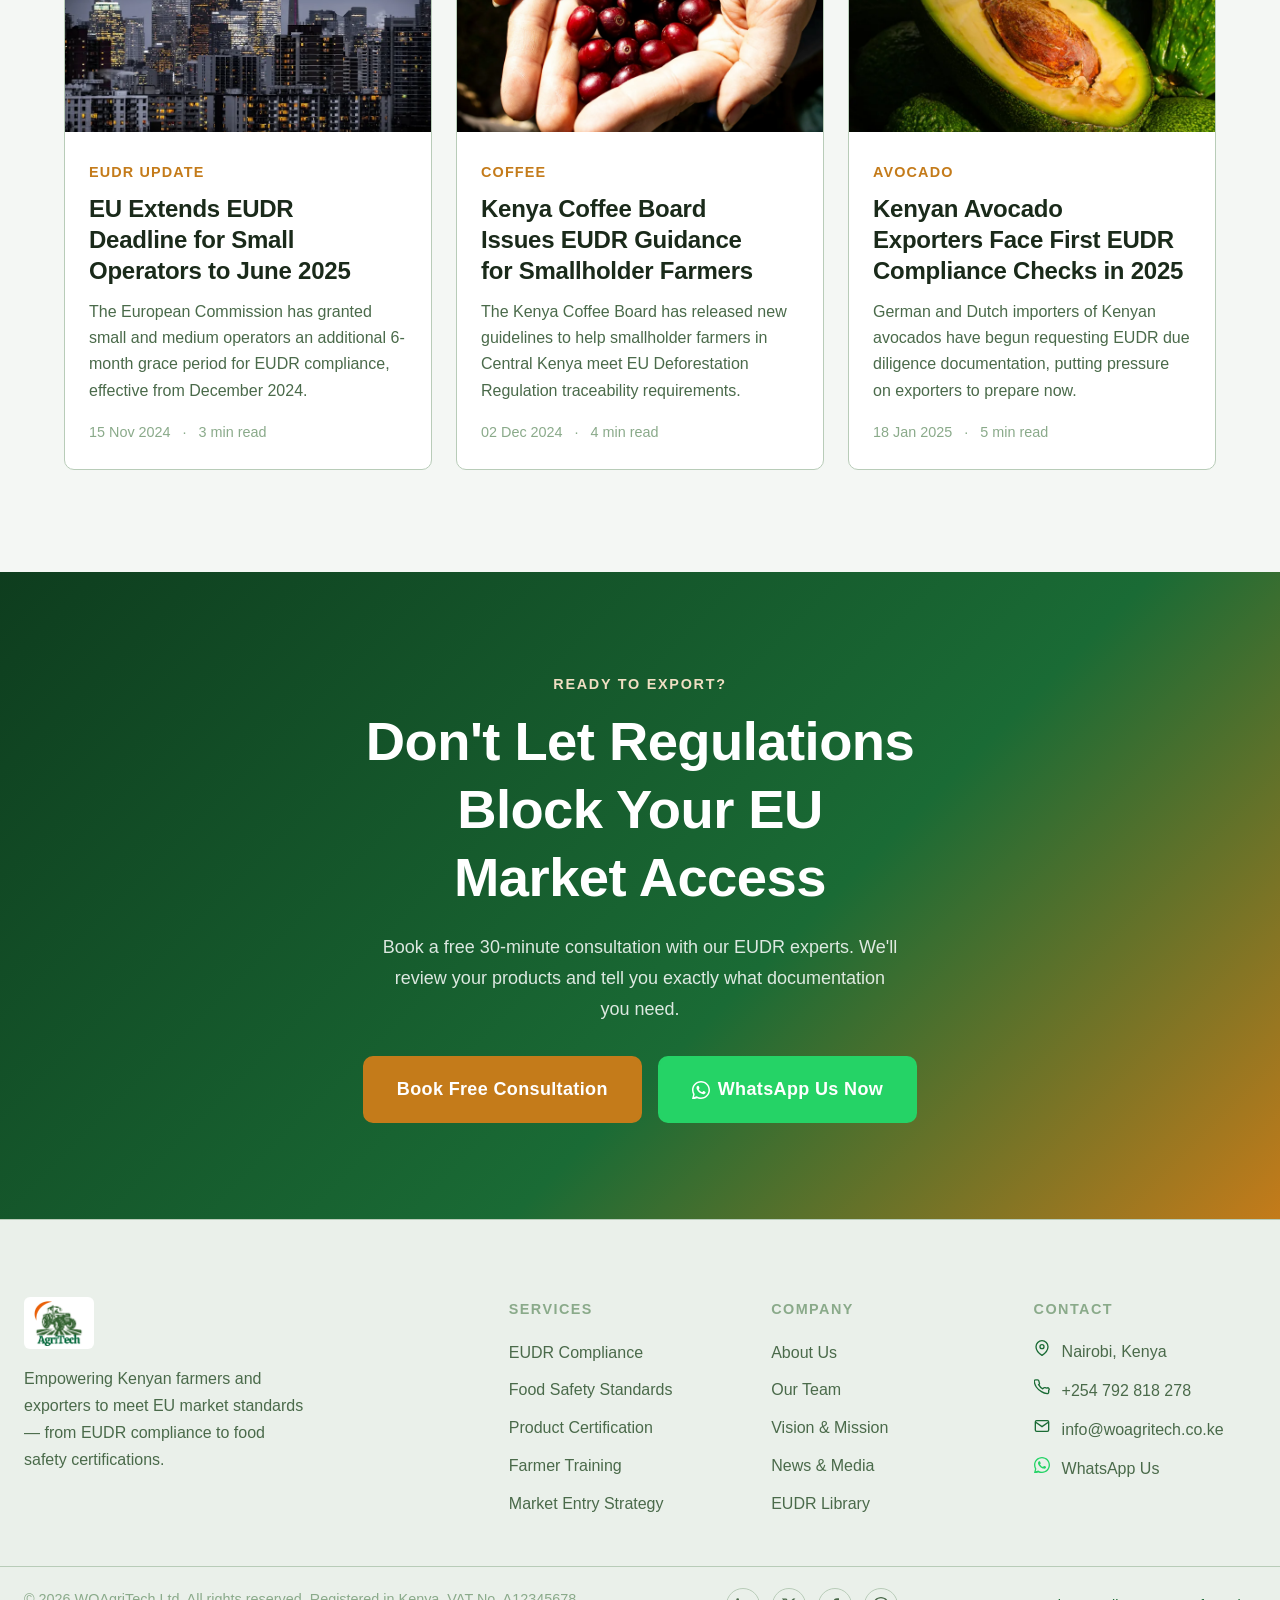
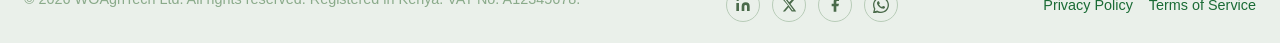
==== commit e2f58567: "fix: restore your original image placements — only change .jpg to .webp extension" ====
--- a/index.html
+++ b/index.html
@@ -83,7 +83,7 @@
       <!-- Hero background: real Kenya coffee farm photograph -->
       <div class="hero-bg" style="
         position:absolute; inset:0; z-index:0;
-        background-image: url('images/Coffee_projeto.webp');
+        background-image: url('images/Coffeedrying_pexels.webp');
         background-size: cover;
         background-position: center 40%;
         background-repeat: no-repeat;">
